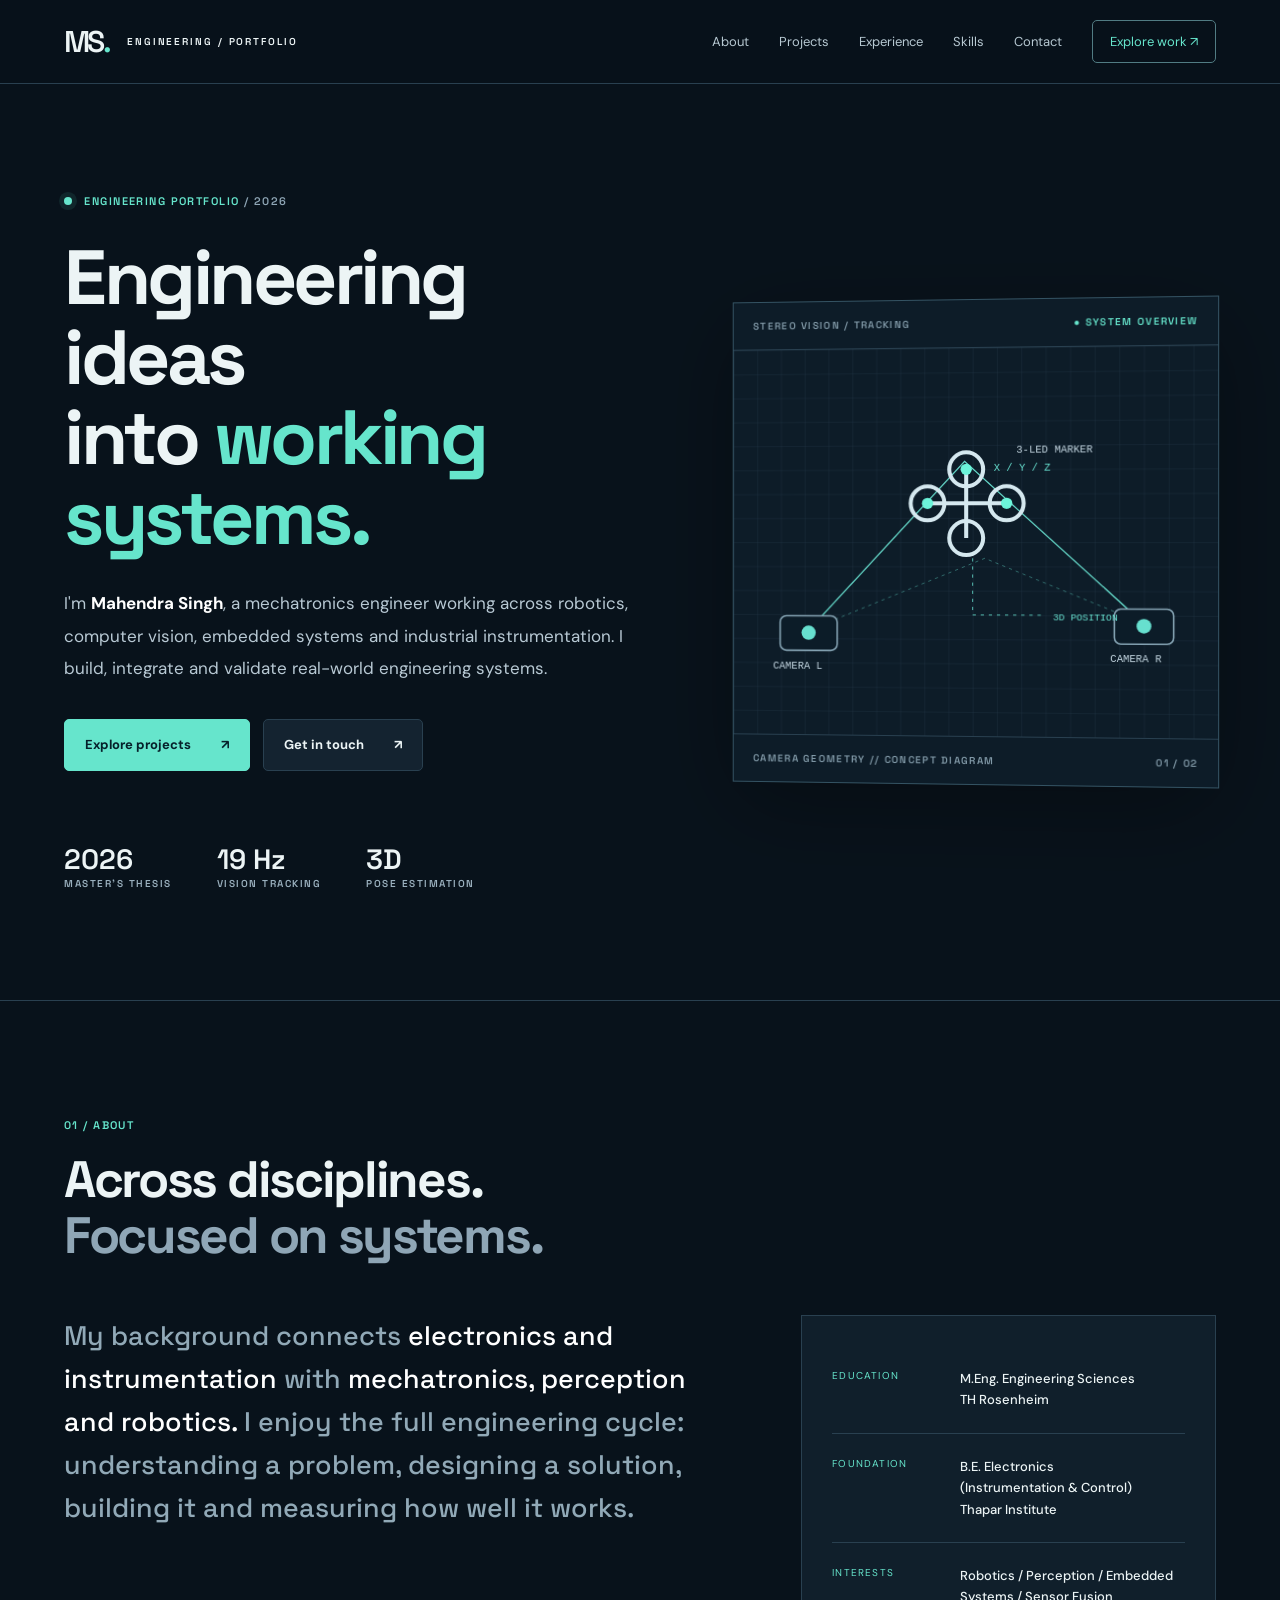
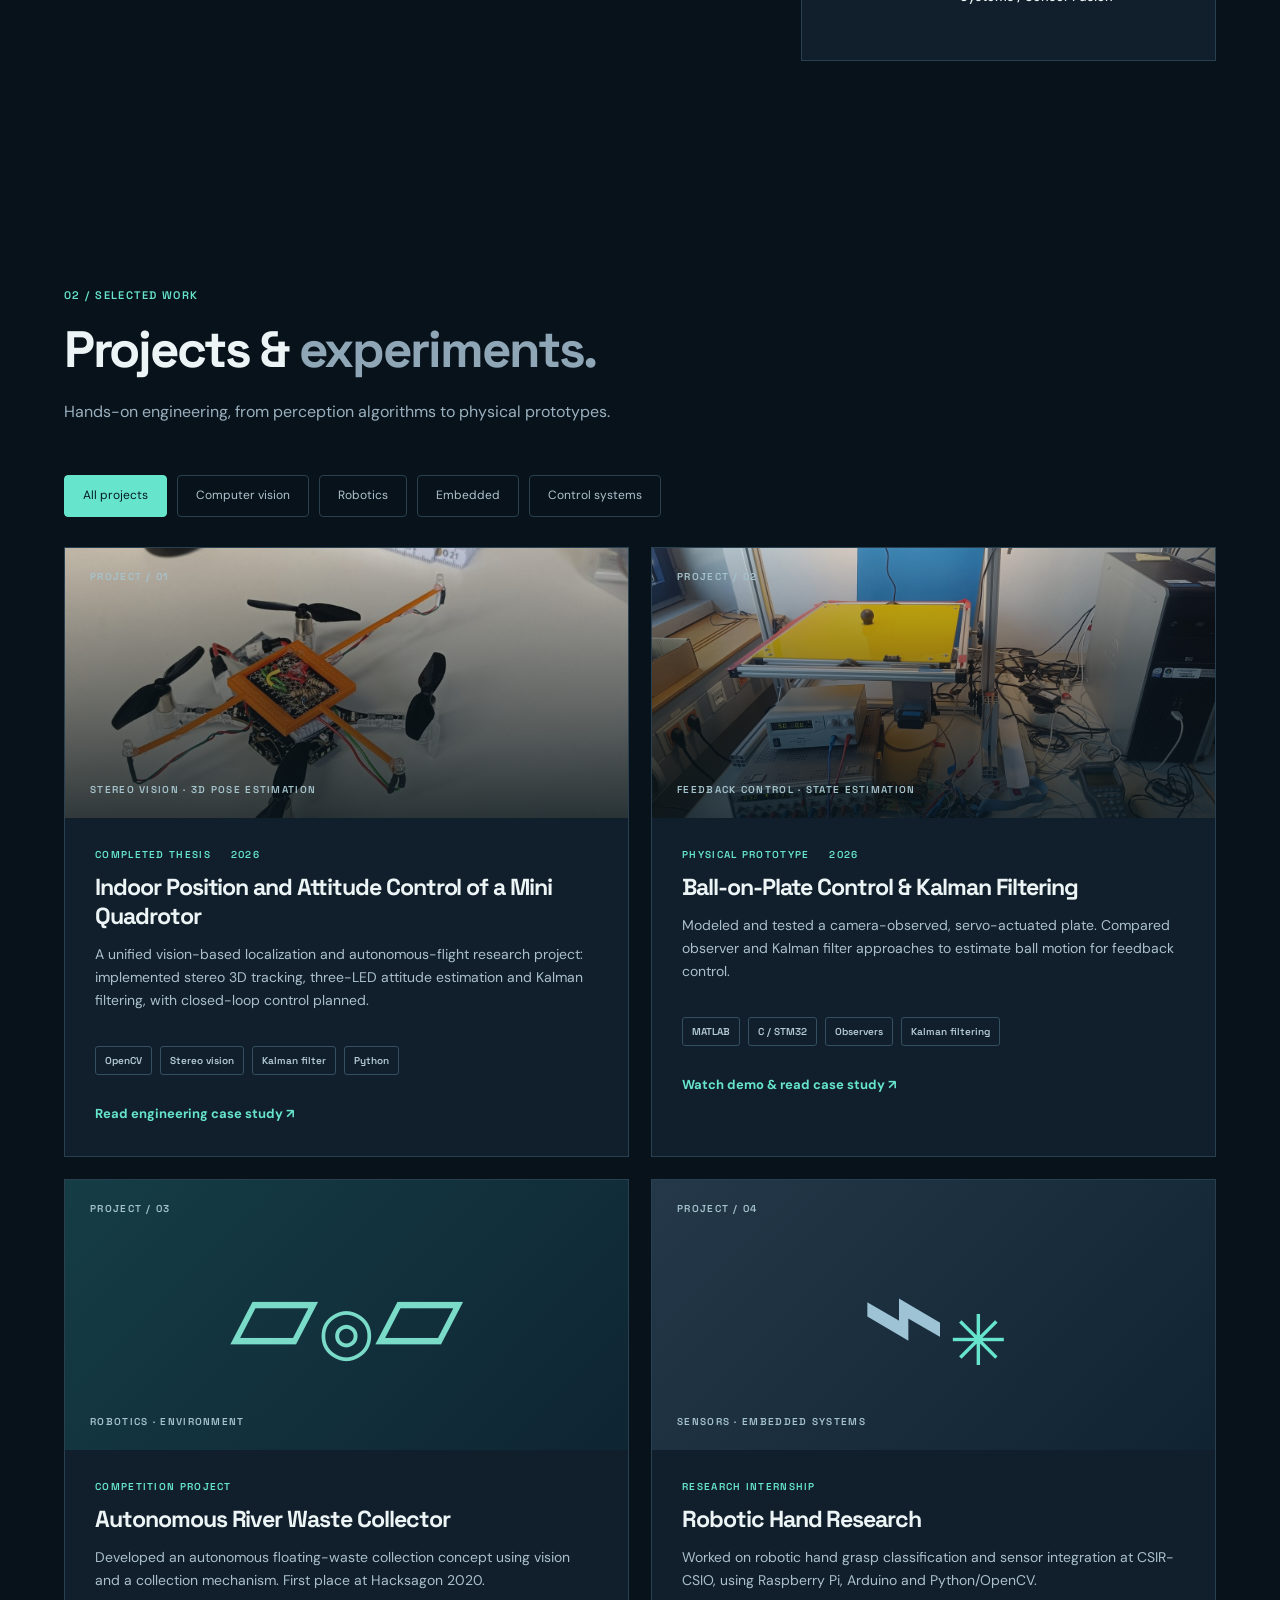
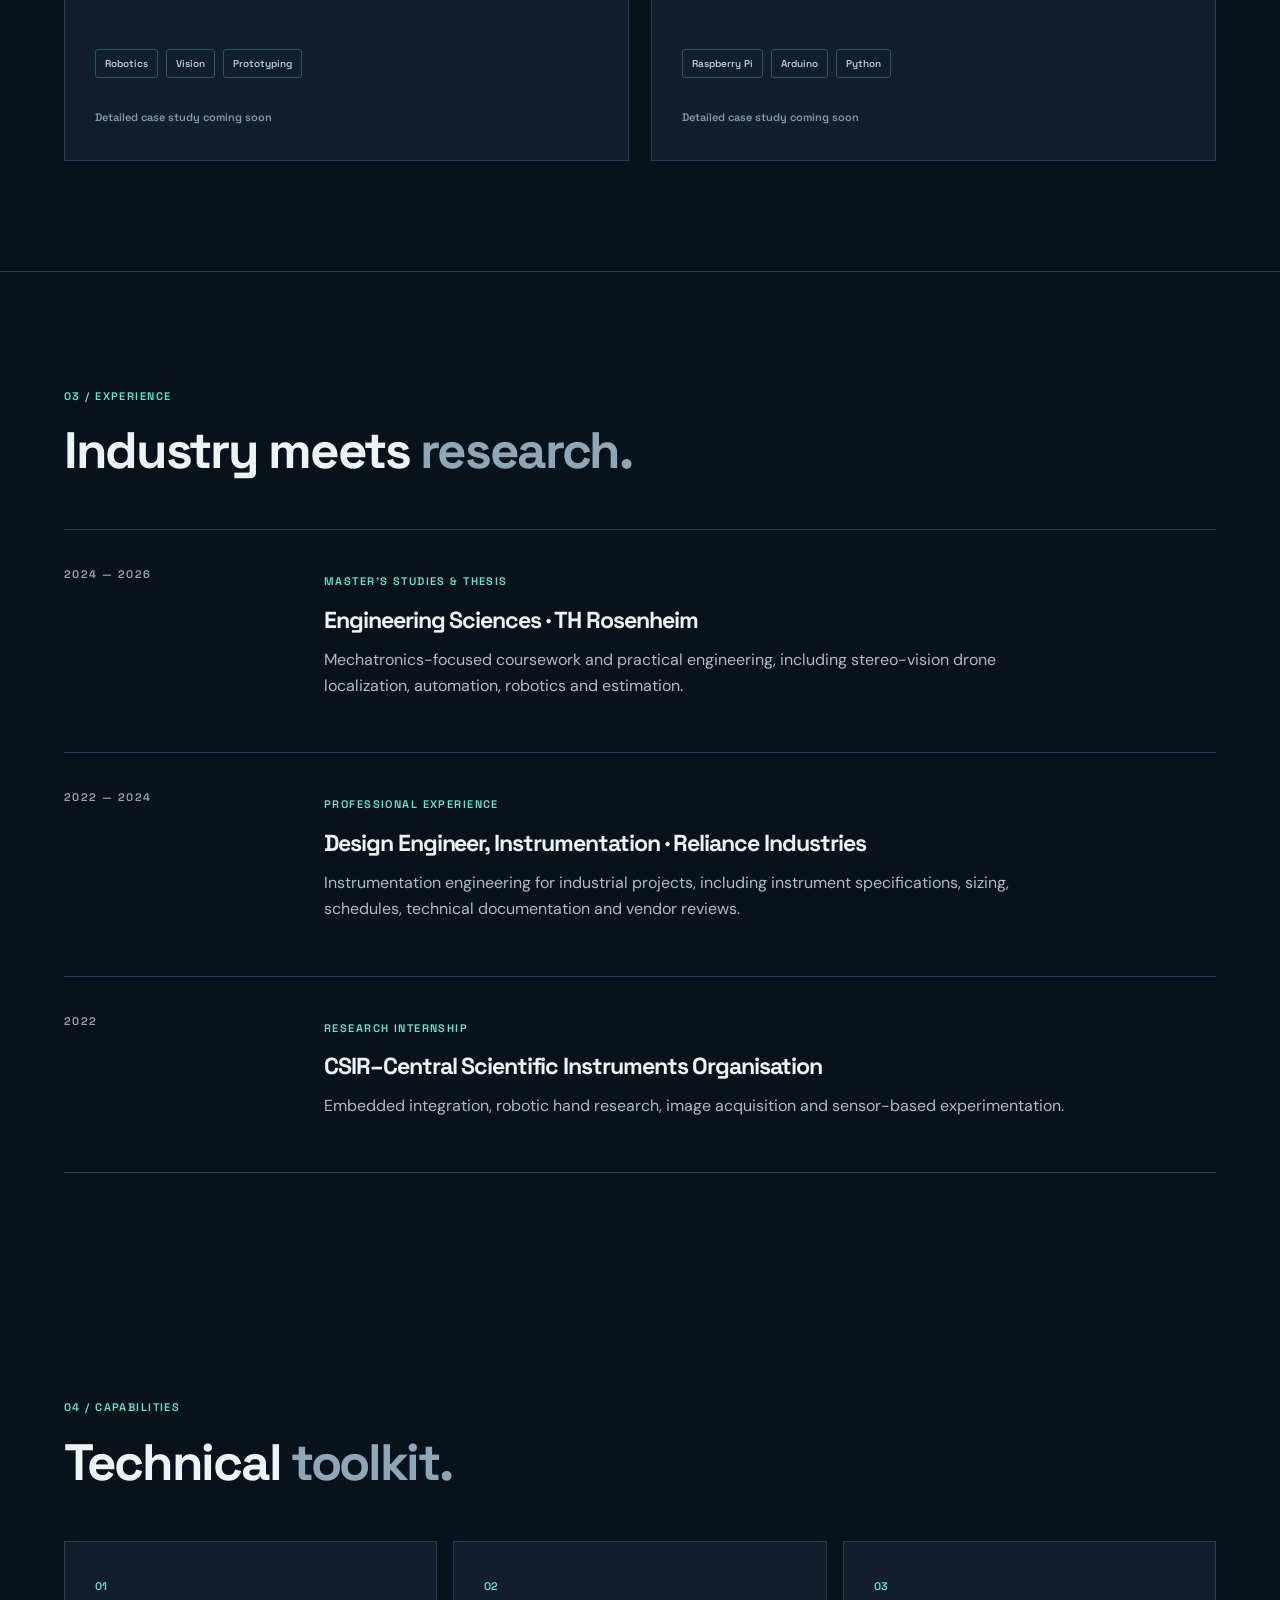
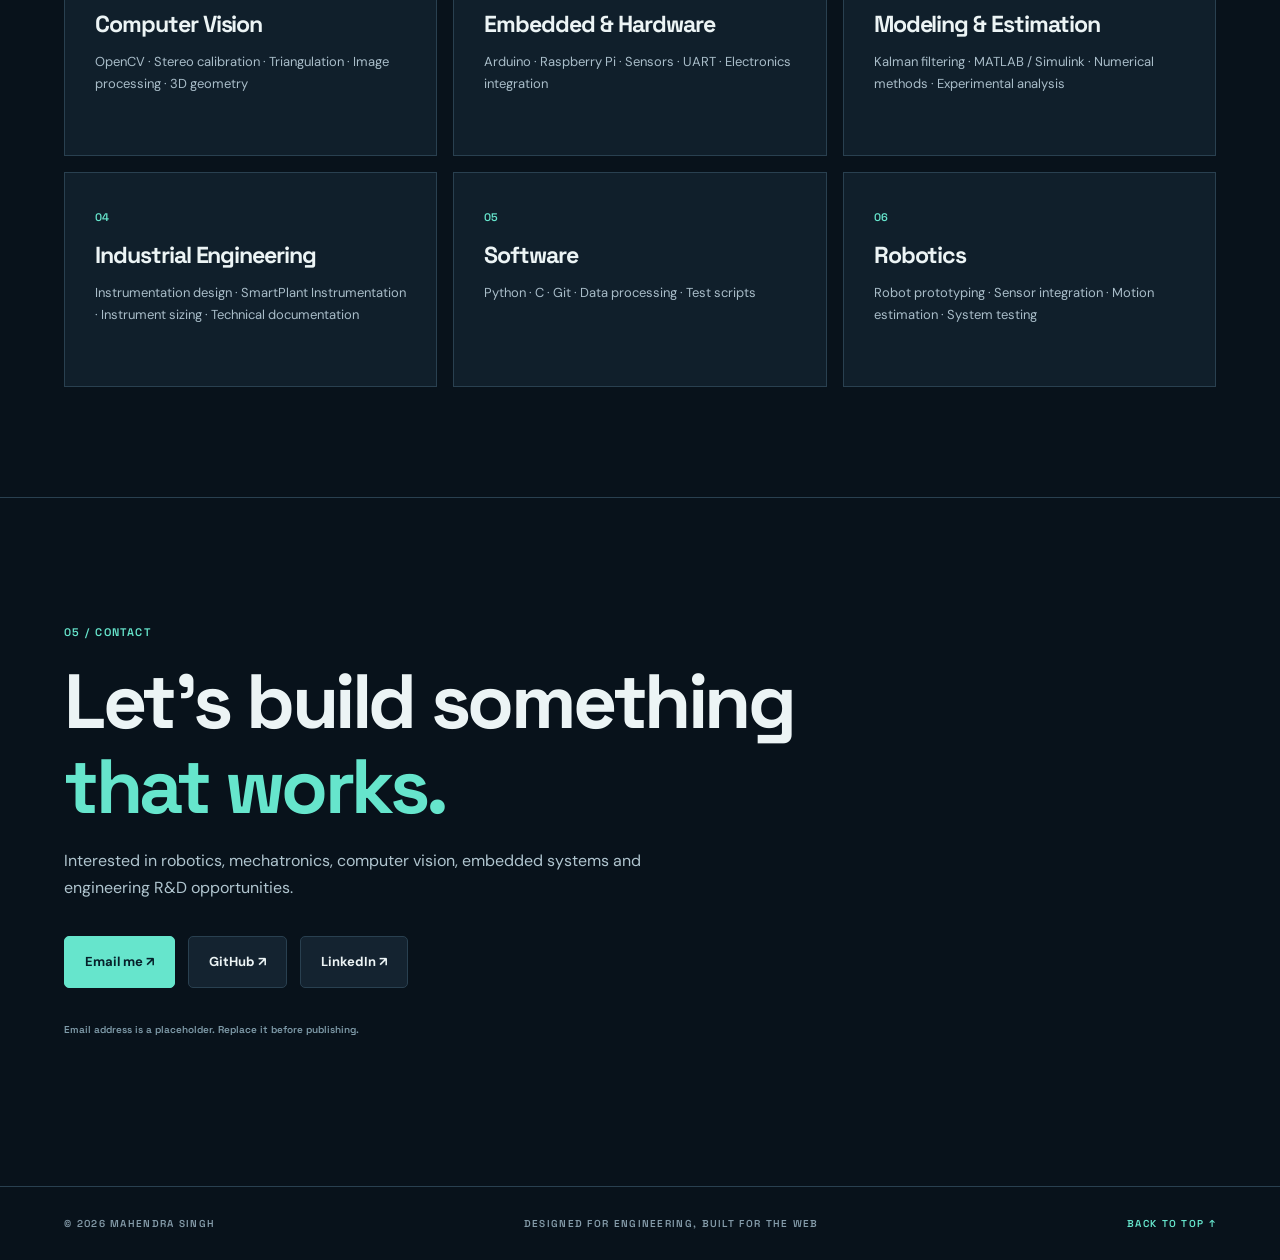
==== index.html @ 8d09dff0 "Add ball-on-plate project case study and demo" ====
<!doctype html>
<html lang="en"><head><meta charset="utf-8"><meta name="viewport" content="width=device-width, initial-scale=1">
<meta name="description" content="Engineering portfolio of Mahendra Singh: robotics, mechatronics, computer vision, embedded systems and industrial instrumentation.">
<title>Mahendra Singh | Engineering Portfolio</title><link rel="stylesheet" href="styles.css"></head>
<body>
<header class="topbar"><a class="brand" href="#home"><span class="brandmark">MS<span class="dot">.</span></span><span>ENGINEERING / PORTFOLIO</span></a><button class="menu" aria-label="Toggle navigation" aria-expanded="false">☰</button><nav id="nav"><a href="#about">About</a><a href="#projects">Projects</a><a href="#experience">Experience</a><a href="#skills">Skills</a><a href="#contact">Contact</a><a class="nav-cta" href="#projects">Explore work ↗</a></nav></header>
<main>
<section class="hero section" id="home"><div class="hero-content"><p class="eyebrow"><span class="pulse"></span> ENGINEERING PORTFOLIO <span class="muted">/ 2026</span></p><h1>Engineering ideas<br>into <em>working systems.</em></h1><p class="intro">I'm <strong>Mahendra Singh</strong>, a mechatronics engineer working across robotics, computer vision, embedded systems and industrial instrumentation. I build, integrate and validate real-world engineering systems.</p><div class="actions"><a class="btn primary" href="#projects">Explore projects <span>↗</span></a><a class="btn secondary" href="#contact">Get in touch <span>↗</span></a></div><div class="hero-stats"><div><strong>2026</strong><small>MASTER'S THESIS</small></div><div><strong>19 Hz</strong><small>VISION TRACKING</small></div><div><strong>3D</strong><small>POSE ESTIMATION</small></div></div></div><div class="hero-visual"><div class="visual-head"><span>STEREO VISION / TRACKING</span><span class="green">● SYSTEM OVERVIEW</span></div><svg viewBox="0 0 600 480" role="img" aria-label="Conceptual stereo-camera drone localization diagram"><defs><pattern id="grid" width="30" height="30" patternUnits="userSpaceOnUse"><path d="M30 0H0V30" fill="none" stroke="#24394a" stroke-width=".7"/></pattern><linearGradient id="beam" x1="0" x2="1"><stop stop-color="#55d5c5" stop-opacity=".23"/><stop offset="1" stop-color="#55d5c5" stop-opacity="0"/></linearGradient></defs><rect width="600" height="480" fill="url(#grid)"/><path d="M95 350L290 140L510 340" fill="none" stroke="#4c7186" stroke-dasharray="5 8"/><path d="M95 350L290 140L510 340" fill="none" stroke="#67e0cf" stroke-width="1.5"/><path d="M95 350L315 260L510 340" fill="none" stroke="#67e0cf" stroke-opacity=".5" stroke-dasharray="4 5"/><g stroke="#d5e8ef" stroke-width="5" fill="none"><path d="M244 192L342 192M292 150V235"/><circle cx="244" cy="192" r="21"/><circle cx="342" cy="192" r="21"/><circle cx="292" cy="150" r="21"/><circle cx="292" cy="235" r="21"/></g><g fill="#6cf5da"><circle cx="292" cy="150" r="7"/><circle cx="244" cy="192" r="7"/><circle cx="342" cy="192" r="7"/></g><g fill="#0c1c28" stroke="#83a1b1" stroke-width="2"><rect x="59" y="332" width="72" height="43" rx="8"/><rect x="474" y="322" width="72" height="43" rx="8"/></g><g fill="#67e0cf"><circle cx="95" cy="353" r="9"/><circle cx="510" cy="343" r="9"/></g><g font-family="monospace" font-size="13" fill="#c2d4df"><text x="50" y="398">CAMERA L</text><text x="469" y="387">CAMERA R</text><text x="354" y="130">3-LED MARKER</text><text x="326" y="152" fill="#67e0cf">X / Y / Z</text></g><path d="M300 260v70h90" fill="none" stroke="#67e0cf" stroke-dasharray="4 6"/><text x="399" y="336" font-family="monospace" font-size="12" fill="#67e0cf">3D POSITION</text></svg><div class="visual-foot"><span>CAMERA GEOMETRY // CONCEPT DIAGRAM</span><span>01 / 02</span></div></div></section>
<section class="section about" id="about"><div class="section-head"><span class="section-number">01 / ABOUT</span><h2>Across disciplines.<br><span class="dim">Focused on systems.</span></h2></div><div class="about-grid"><p class="large-copy">My background connects <span>electronics and instrumentation</span> with <span>mechatronics, perception and robotics.</span> I enjoy the full engineering cycle: understanding a problem, designing a solution, building it and measuring how well it works.</p><div class="info-card"><div class="info-line"><span>EDUCATION</span><strong>M.Eng. Engineering Sciences<br>TH Rosenheim</strong></div><div class="info-line"><span>FOUNDATION</span><strong>B.E. Electronics<br>(Instrumentation & Control)<br>Thapar Institute</strong></div><div class="info-line"><span>INTERESTS</span><strong>Robotics / Perception / Embedded Systems / Sensor Fusion</strong></div></div></div></section>
<section class="section projects" id="projects"><div class="section-head"><span class="section-number">02 / SELECTED WORK</span><h2>Projects &amp; <span class="dim">experiments.</span></h2><p>Hands-on engineering, from perception algorithms to physical prototypes.</p></div><div class="filters" role="group" aria-label="Project filters"><button class="filter active" data-filter="all" aria-pressed="true">All projects</button><button class="filter" data-filter="vision" aria-pressed="false">Computer vision</button><button class="filter" data-filter="robotics" aria-pressed="false">Robotics</button><button class="filter" data-filter="embedded" aria-pressed="false">Embedded</button><button class="filter" data-filter="control" aria-pressed="false">Control systems</button></div><div class="project-grid">
<article class="project-card featured" data-tags="vision robotics embedded"><div class="project-art art-drone project-photo" style="background-image:linear-gradient(180deg,#07141a22,#07141acc),url('assets/drone/three-led-marker-web.jpg')"><span class="art-index">PROJECT / 01</span><span class="art-label">STEREO VISION · 3D POSE ESTIMATION</span></div><div class="project-body"><div class="tags"><span>COMPLETED THESIS</span><span>2026</span></div><h3>Indoor Position and Attitude Control of a Mini Quadrotor</h3><p>A unified vision-based localization and autonomous-flight research project: implemented stereo 3D tracking, three-LED attitude estimation and Kalman filtering, with closed-loop control planned.</p><div class="chips"><span>OpenCV</span><span>Stereo vision</span><span>Kalman filter</span><span>Python</span></div><a class="text-link" href="drone-tracking.html">Read engineering case study ↗</a></div></article>

<article class="project-card" data-tags="vision robotics embedded control"><div class="project-art project-photo art-ball" style="background-image:linear-gradient(180deg,#07141a22,#07141acc),url('assets/ball-on-plate/plate-setup.jpg')"><span class="art-index">PROJECT / 02</span><span class="art-label">FEEDBACK CONTROL · STATE ESTIMATION</span></div><div class="project-body"><div class="tags"><span>PHYSICAL PROTOTYPE</span><span>2026</span></div><h3>Ball-on-Plate Control &amp; Kalman Filtering</h3><p>Modeled and tested a camera-observed, servo-actuated plate. Compared observer and Kalman filter approaches to estimate ball motion for feedback control.</p><div class="chips"><span>MATLAB</span><span>C / STM32</span><span>Observers</span><span>Kalman filtering</span></div><a class="text-link" href="ball-on-plate.html">Watch demo &amp; read case study ↗</a></div></article>
<article class="project-card" data-tags="robotics vision embedded"><div class="project-art art-waste"><span class="art-index">PROJECT / 03</span><div class="line-illustration">▱<span>◎</span>▱</div><span class="art-label">ROBOTICS · ENVIRONMENT</span></div><div class="project-body"><div class="tags"><span>COMPETITION PROJECT</span></div><h3>Autonomous River Waste Collector</h3><p>Developed an autonomous floating-waste collection concept using vision and a collection mechanism. First place at Hacksagon 2020.</p><div class="chips"><span>Robotics</span><span>Vision</span><span>Prototyping</span></div><span class="coming">Detailed case study coming soon</span></div></article>
<article class="project-card" data-tags="embedded robotics"><div class="project-art art-hand"><span class="art-index">PROJECT / 04</span><div class="hand-symbol">⌁<span>✳</span></div><span class="art-label">SENSORS · EMBEDDED SYSTEMS</span></div><div class="project-body"><div class="tags"><span>RESEARCH INTERNSHIP</span></div><h3>Robotic Hand Research</h3><p>Worked on robotic hand grasp classification and sensor integration at CSIR-CSIO, using Raspberry Pi, Arduino and Python/OpenCV.</p><div class="chips"><span>Raspberry Pi</span><span>Arduino</span><span>Python</span></div><span class="coming">Detailed case study coming soon</span></div></article>
</div></section>
<section class="section experience" id="experience"><div class="section-head"><span class="section-number">03 / EXPERIENCE</span><h2>Industry meets <span class="dim">research.</span></h2></div><div class="timeline"><div class="timeline-item"><div class="time">2024 — 2026</div><div><span class="eyebrow">MASTER'S STUDIES &amp; THESIS</span><h3>Engineering Sciences · TH Rosenheim</h3><p>Mechatronics-focused coursework and practical engineering, including stereo-vision drone localization, automation, robotics and estimation.</p></div></div><div class="timeline-item"><div class="time">2022 — 2024</div><div><span class="eyebrow">PROFESSIONAL EXPERIENCE</span><h3>Design Engineer, Instrumentation · Reliance Industries</h3><p>Instrumentation engineering for industrial projects, including instrument specifications, sizing, schedules, technical documentation and vendor reviews.</p></div></div><div class="timeline-item"><div class="time">2022</div><div><span class="eyebrow">RESEARCH INTERNSHIP</span><h3>CSIR–Central Scientific Instruments Organisation</h3><p>Embedded integration, robotic hand research, image acquisition and sensor-based experimentation.</p></div></div></div></section>
<section class="section skills" id="skills"><div class="section-head"><span class="section-number">04 / CAPABILITIES</span><h2>Technical <span class="dim">toolkit.</span></h2></div><div class="skills-grid"><div class="skill-box"><span>01</span><h3>Computer Vision</h3><p>OpenCV · Stereo calibration · Triangulation · Image processing · 3D geometry</p></div><div class="skill-box"><span>02</span><h3>Embedded &amp; Hardware</h3><p>Arduino · Raspberry Pi · Sensors · UART · Electronics integration</p></div><div class="skill-box"><span>03</span><h3>Modeling &amp; Estimation</h3><p>Kalman filtering · MATLAB / Simulink · Numerical methods · Experimental analysis</p></div><div class="skill-box"><span>04</span><h3>Industrial Engineering</h3><p>Instrumentation design · SmartPlant Instrumentation · Instrument sizing · Technical documentation</p></div><div class="skill-box"><span>05</span><h3>Software</h3><p>Python · C · Git · Data processing · Test scripts</p></div><div class="skill-box"><span>06</span><h3>Robotics</h3><p>Robot prototyping · Sensor integration · Motion estimation · System testing</p></div></div></section>
<section class="section contact" id="contact"><span class="section-number">05 / CONTACT</span><h2>Let's build something<br><em>that works.</em></h2><p>Interested in robotics, mechatronics, computer vision, embedded systems and engineering R&amp;D opportunities.</p><div class="actions"><a class="btn primary" href="mailto:YOUR_EMAIL@example.com?subject=Engineering%20Portfolio%20Inquiry">Email me ↗</a><a class="btn secondary" href="https://github.com/Mahendra7754" target="_blank" rel="noopener">GitHub ↗</a><a class="btn secondary" href="https://www.linkedin.com/in/mahendra-singh-7754s/" target="_blank" rel="noopener">LinkedIn ↗</a></div><p class="placeholder-note">Email address is a placeholder. Replace it before publishing.</p></section>
</main><footer><span>© <span id="year">2026</span> MAHENDRA SINGH</span><span>DESIGNED FOR ENGINEERING, BUILT FOR THE WEB</span><a href="#home">BACK TO TOP ↑</a></footer><script src="script.js"></script></body></html>
---- styles.css ----
@import url('https://fonts.googleapis.com/css2?family=DM+Sans:wght@400;500;600;700&family=Space+Grotesk:wght@400;500;600;700&display=swap');
:root{--bg:#08121b;--panel:#101f2b;--panel2:#132634;--line:#294050;--text:#ecf4f5;--muted:#9ab0be;--accent:#66e5cc}*{box-sizing:border-box}html{scroll-behavior:smooth}body{margin:0;background:var(--bg);color:var(--text);font-family:'DM Sans',sans-serif;line-height:1.65}a{color:inherit;text-decoration:none}button{font:inherit}h1,h2,h3,p{margin-top:0}h1,h2,h3,.brandmark{font-family:'Space Grotesk',sans-serif;letter-spacing:-.045em}h1{font-size:clamp(3.2rem,6vw,6.5rem);line-height:1.04;margin:30px 0}h2{font-size:clamp(2.4rem,4vw,4.5rem);line-height:1.1;margin:15px 0 20px}h3{font-size:1.45rem;line-height:1.25;margin:12px 0}em{font-style:normal;color:var(--accent)}.dim,.muted{color:#8fa6b6}.topbar{height:84px;display:flex;align-items:center;justify-content:space-between;padding:0 max(5%,calc((100vw - 1450px)/2));border-bottom:1px solid var(--line);position:sticky;top:0;z-index:10;background:#08121beF;backdrop-filter:blur(15px)}.brand{display:flex;align-items:center;gap:18px;font:600 10px 'Space Grotesk',sans-serif;letter-spacing:.19em}.brandmark{font-size:30px;letter-spacing:-.09em}.dot{color:var(--accent)}nav{display:flex;gap:30px;align-items:center;font-size:13px;color:#b7c9d2}nav a:hover,.text-link:hover{color:var(--accent)}.nav-cta{border:1px solid #517c83;padding:10px 17px;border-radius:5px;color:var(--accent)}.menu{display:none;background:none;border:0;color:white;font-size:26px}.section{max-width:1450px;margin:auto;padding:110px 5%}.hero{min-height:720px;display:grid;grid-template-columns:1.1fr .9fr;align-items:center;gap:6%}.eyebrow,.section-number,.art-index,.art-label,.visual-head,.visual-foot,.tags,.time,.chips,.coming,.placeholder-note{font:600 11px 'Space Grotesk',sans-serif;letter-spacing:.13em}.eyebrow,.section-number{color:var(--accent)}.pulse{display:inline-block;width:8px;height:8px;background:var(--accent);border-radius:50%;margin-right:8px;box-shadow:0 0 0 5px #66e5cc18}.intro{max-width:590px;color:#b8c9d4;font-size:17px;line-height:1.9}.intro strong{color:white}.actions{display:flex;gap:13px;flex-wrap:wrap;margin:35px 0}.btn{display:inline-flex;align-items:center;justify-content:space-between;gap:30px;border:1px solid var(--line);padding:14px 20px;border-radius:5px;font-weight:700;font-size:13px;transition:transform .2s}.btn:hover{transform:translateY(-3px)}.primary{background:var(--accent);color:#06202a;border-color:var(--accent)}.secondary{background:#142330}.hero-stats{display:flex;gap:45px;margin-top:70px}.hero-stats div{display:flex;flex-direction:column}.hero-stats strong{font:600 28px 'Space Grotesk',sans-serif}.hero-stats small{font:600 10px 'Space Grotesk',sans-serif;letter-spacing:.15em;color:var(--muted)}.hero-visual{border:1px solid #345363;background:#0d1c28;box-shadow:0 24px 90px #0005;transform:perspective(900px) rotateY(-3deg)}.hero-visual svg{width:100%;display:block}.visual-head,.visual-foot{display:flex;justify-content:space-between;padding:17px 20px;color:#829aa8;font-size:10px}.visual-head{border-bottom:1px solid var(--line)}.visual-foot{border-top:1px solid var(--line)}.green{color:var(--accent)}.section-head{margin-bottom:50px}.section-head>p{color:var(--muted);max-width:580px}.about,.experience,.contact{border-top:1px solid var(--line)}.about-grid{display:grid;grid-template-columns:1.2fr .8fr;gap:10%}.large-copy{font:500 clamp(1.4rem,2.1vw,2.15rem)/1.6 'Space Grotesk',sans-serif;color:#91a9b7}.large-copy span{color:white}.info-card{border:1px solid var(--line);padding:30px;background:var(--panel)}.info-line{display:grid;grid-template-columns:110px 1fr;gap:18px;padding:22px 0;border-bottom:1px solid var(--line)}.info-line:last-child{border:0}.info-line>span{font-size:10px;letter-spacing:.12em;color:var(--accent)}.info-line strong{font-size:13px;font-weight:500}.filters{display:flex;gap:10px;flex-wrap:wrap;margin-bottom:30px}.filter{background:none;color:#b0c3cd;border:1px solid var(--line);padding:10px 18px;border-radius:4px;cursor:pointer;font-size:12px}.filter.active,.filter:hover{color:#061b23;background:var(--accent);border-color:var(--accent)}.project-grid{display:grid;grid-template-columns:1fr 1fr;gap:22px}.project-card{border:1px solid var(--line);background:var(--panel);overflow:hidden}.project-card[hidden]{display:none}.project-art{height:270px;position:relative;overflow:hidden;display:flex;align-items:center;justify-content:center}.art-index,.art-label{position:absolute;color:#a5c3cc;font-size:10px}.art-index{top:22px;left:25px}.art-label{bottom:22px;left:25px}.art-drone{background:radial-gradient(ellipse at center,#1a5557,#102b39 50%,#0b202d)}.art-future{background:radial-gradient(circle at 60% 50%,#234657,#122736 60%,#0d202d)}.art-waste{background:linear-gradient(135deg,#153d46,#0e2532)}.art-hand{background:linear-gradient(135deg,#243849,#102332)}.radar{width:200px;height:200px;position:relative;display:grid;place-items:center}.radar-ring{position:absolute;border:1px solid #64d7ca70;border-radius:50%}.ring1{width:100px;height:100px}.ring2{width:155px;height:155px}.ring3{width:205px;height:205px}.drone-glyph{font-size:100px;line-height:1;color:#d1eee8;transform:rotate(45deg)}.radar-point{width:9px;height:9px;background:var(--accent);position:absolute;border-radius:50%;box-shadow:0 0 16px var(--accent)}.radar-point.a{top:30px;left:40px}.radar-point.b{bottom:40px;right:23px}.radar-point.c{top:40px;right:45px}.future-symbol{font-size:160px;line-height:1;color:#75dfcc;font-family:'Space Grotesk',sans-serif}.future-symbol small{display:block;font-size:15px;letter-spacing:.5em;text-align:center}.line-illustration{font-size:115px;color:#7adbc8}.line-illustration span{font-size:65px}.hand-symbol{font-size:150px;color:#9dc3d4}.hand-symbol span{color:var(--accent);font-size:70px}.project-body{padding:30px}.tags{display:flex;gap:20px;color:var(--accent);font-size:10px}.project-body p{color:#abc0cc;min-height:78px;font-size:14px}.chips{display:flex;gap:8px;flex-wrap:wrap;margin:25px 0}.chips span{padding:7px 9px;border:1px solid #345060;border-radius:3px;color:#b4cbd5;font-size:10px;letter-spacing:0}.text-link{font-size:13px;color:var(--accent);font-weight:700}.coming{color:#819aa9;letter-spacing:0}.timeline{border-top:1px solid var(--line)}.timeline-item{display:grid;grid-template-columns:230px 1fr;gap:30px;padding:37px 0;border-bottom:1px solid var(--line)}.time{color:#91aab9}.timeline-item p{color:#a8bdc9;max-width:740px}.skills-grid{display:grid;grid-template-columns:repeat(3,1fr);gap:16px}.skill-box{border:1px solid var(--line);background:var(--panel);padding:30px;min-height:215px}.skill-box>span{color:var(--accent);font:600 11px 'Space Grotesk',sans-serif}.skill-box p{font-size:13px;color:#a9bdc9}.contact{padding-top:120px;padding-bottom:140px}.contact h2{font-size:clamp(3rem,6vw,6rem)}.contact>p{color:#b0c5cf;max-width:600px}.placeholder-note{font-size:10px;color:#7f9ba9!important;letter-spacing:0}footer{border-top:1px solid var(--line);padding:30px 5%;display:flex;justify-content:space-between;gap:20px;font:600 10px 'Space Grotesk',sans-serif;letter-spacing:.13em;color:#849ba9}footer a{color:var(--accent)}.case-hero{padding-top:100px;padding-bottom:60px}.case-hero h1{max-width:1000px}.case-intro{font-size:20px;color:#b8ccd4;max-width:850px}.case-meta{display:flex;flex-wrap:wrap;gap:15px;margin:35px 0}.case-meta span{border:1px solid var(--line);padding:9px 14px;font-size:11px;color:#bdd1d8}.case-content{max-width:1040px;margin:auto;padding:20px 5% 120px}.case-content h2{font-size:clamp(1.8rem,3vw,3rem);margin-top:75px}.case-content p,.case-content li{color:#b4c6d0}.case-content ul{padding-left:22px}.metric-grid{display:grid;grid-template-columns:repeat(4,1fr);gap:12px}.metric{padding:22px;background:var(--panel);border:1px solid var(--line)}.metric strong{display:block;font:600 30px 'Space Grotesk',sans-serif;color:var(--accent)}.metric small{color:#a5bac5}.pipeline{display:flex;align-items:stretch;flex-wrap:wrap;gap:8px;margin:30px 0}.pipe{padding:18px 14px;background:#14303a;border:1px solid #365b63;flex:1;min-width:140px;text-align:center;font-size:12px;font-weight:700}.arrow{display:flex;align-items:center;color:var(--accent)}.note{border-left:3px solid var(--accent);background:#102630;padding:20px 25px;margin:28px 0;color:#b7cbd3}.back{color:var(--accent);font-size:13px;font-weight:700}
@media(max-width:1050px){.hero{grid-template-columns:1fr;gap:40px}.hero-visual{max-width:650px;transform:none}.skills-grid{grid-template-columns:repeat(2,1fr)}}@media(max-width:720px){.topbar{height:70px}.brand{font-size:8px}.menu{display:block}nav{display:none;position:absolute;top:70px;left:0;right:0;padding:20px 5%;background:#0c1c28;border-bottom:1px solid var(--line);flex-direction:column;align-items:flex-start}nav.open{display:flex}.section{padding:75px 6%}.hero{min-height:0}.hero-stats{gap:20px;margin-top:35px}.hero-stats strong{font-size:21px}.project-grid,.about-grid,.skills-grid{grid-template-columns:1fr}.timeline-item{grid-template-columns:1fr;gap:8px}.info-line{grid-template-columns:90px 1fr}.metric-grid{grid-template-columns:repeat(2,1fr)}footer{flex-direction:column}.case-content{padding:20px 6% 90px}.arrow{display:none}}
@media(prefers-reduced-motion:reduce){html{scroll-behavior:auto}.btn{transition:none}}
.art-ball{background-position:center 38%}.ball-case .setup-figure img{background:#162632}
/* Engineering case study v3 */
.project-photo{background-size:cover;background-position:center}.case-hero-v3 h1{font-size:clamp(2.6rem,5.1vw,5.5rem);max-width:1200px}.case-hero-v3 .case-intro{max-width:920px}.case-hero-media{position:relative;border:1px solid var(--line);background:#111e26;overflow:hidden;max-width:1150px}.case-hero-media>img{display:block;width:100%;max-height:620px;object-fit:contain;background:#1a2329}.case-hero-caption{display:flex;justify-content:space-between;gap:20px;flex-wrap:wrap;padding:15px 22px;color:#b8c9d4;font-size:12px}.case-hero-caption strong{color:var(--text)}.case-metrics{margin:20px 0}.jump-links{display:flex;gap:25px;flex-wrap:wrap;margin-top:30px}.jump-links a{color:var(--accent);font-size:13px;font-weight:700}.case-content-v3{max-width:1200px}.case-content-v3 section{scroll-margin-top:110px;margin:65px 0 100px}.case-content-v3 section>.eyebrow{margin-bottom:10px}.case-content-v3 h2{margin:0 0 25px}.case-content-v3 p{max-width:950px}.demo-grid,.hardware-grid,.results-grid,.insight-grid{display:grid;grid-template-columns:repeat(2,minmax(0,1fr));gap:22px}.media-panel,.figure-card,.insight-grid article{background:var(--panel);border:1px solid var(--line);overflow:hidden;margin:0}.video-frame{background:#02070a}.video-frame video{width:100%;display:block;aspect-ratio:16/9;object-fit:contain}.media-copy{padding:22px}.media-copy p{font-size:14px;margin-bottom:0}.mini-tag{font:600 10px 'Space Grotesk',sans-serif;color:var(--accent);letter-spacing:.13em}.media-footnote{font-size:12px;color:#90a9b5!important;margin-top:14px}.figure-card img{display:block;width:100%;height:auto}.hardware-grid .figure-card img{height:380px;object-fit:contain;background:#e4e4e4}.figure-card figcaption{padding:18px 22px;color:#a8c0ca;font-size:13px}.figure-card figcaption strong{display:block;color:var(--text);margin-bottom:6px}.figure-card figcaption span{display:block}.zoom-media{display:block;width:100%;padding:0;border:0;background:transparent;cursor:zoom-in}.zoom-media:focus-visible{outline:3px solid var(--accent);outline-offset:-3px}.full-figure{margin:24px 0}.full-figure img{max-height:750px;object-fit:contain;background:white}.featured-figure img{max-height:690px}.case-pipeline .pipe{min-width:145px;flex-basis:20%}.tech-detail{border:1px solid var(--line);background:#0e202b;margin:15px 0;padding:17px 22px}.tech-detail summary{color:#d8edf0;cursor:pointer;font-weight:700}.tech-detail p{margin:15px 0 0}.tech-detail figure{margin:18px 0}.result-stats{display:grid;grid-template-columns:repeat(3,1fr);gap:12px;margin:24px 0}.result-stats>div{border:1px solid var(--line);background:var(--panel);padding:22px}.result-stats span,.result-stats small{display:block;color:#99b5c1;font-size:11px}.result-stats strong{display:block;color:var(--accent);font:600 29px 'Space Grotesk',sans-serif;margin:9px 0}.insight-grid article{padding:23px}.insight-grid article p{font-size:14px;margin:0}.roadmap{border-top:1px solid var(--line)}.roadmap>div{display:flex;align-items:center;gap:25px;padding:19px 0;border-bottom:1px solid var(--line)}.roadmap strong{font-size:15px}.status{font:700 10px 'Space Grotesk',sans-serif;letter-spacing:.08em;min-width:110px}.status.done{color:var(--accent)}.status.future{color:#c3a9ff}.case-end{margin-top:60px}.image-lightbox{max-width:min(95vw,1450px);max-height:94vh;background:#08121b;color:white;border:1px solid #426273;padding:20px;box-shadow:0 20px 100px #000a}.image-lightbox::backdrop{background:#000c}.image-lightbox img{display:block;max-width:100%;max-height:78vh;margin:auto;object-fit:contain}.image-lightbox p{font-size:13px;color:#b3c8d2;text-align:center;margin:12px 0 0}.lightbox-close{display:block;margin:0 0 12px auto;background:#19303c;color:white;border:1px solid #43606e;border-radius:4px;padding:5px 12px;cursor:pointer}@media(max-width:760px){.demo-grid,.hardware-grid,.results-grid,.insight-grid{grid-template-columns:1fr}.hardware-grid .figure-card img{height:auto;max-height:520px}.result-stats{grid-template-columns:1fr}.case-hero-v3 h1{font-size:clamp(2.3rem,9vw,3.8rem)}.case-hero-caption{display:block}.roadmap>div{gap:12px}.status{min-width:90px}.case-content-v3 section{margin:45px 0 70px}}
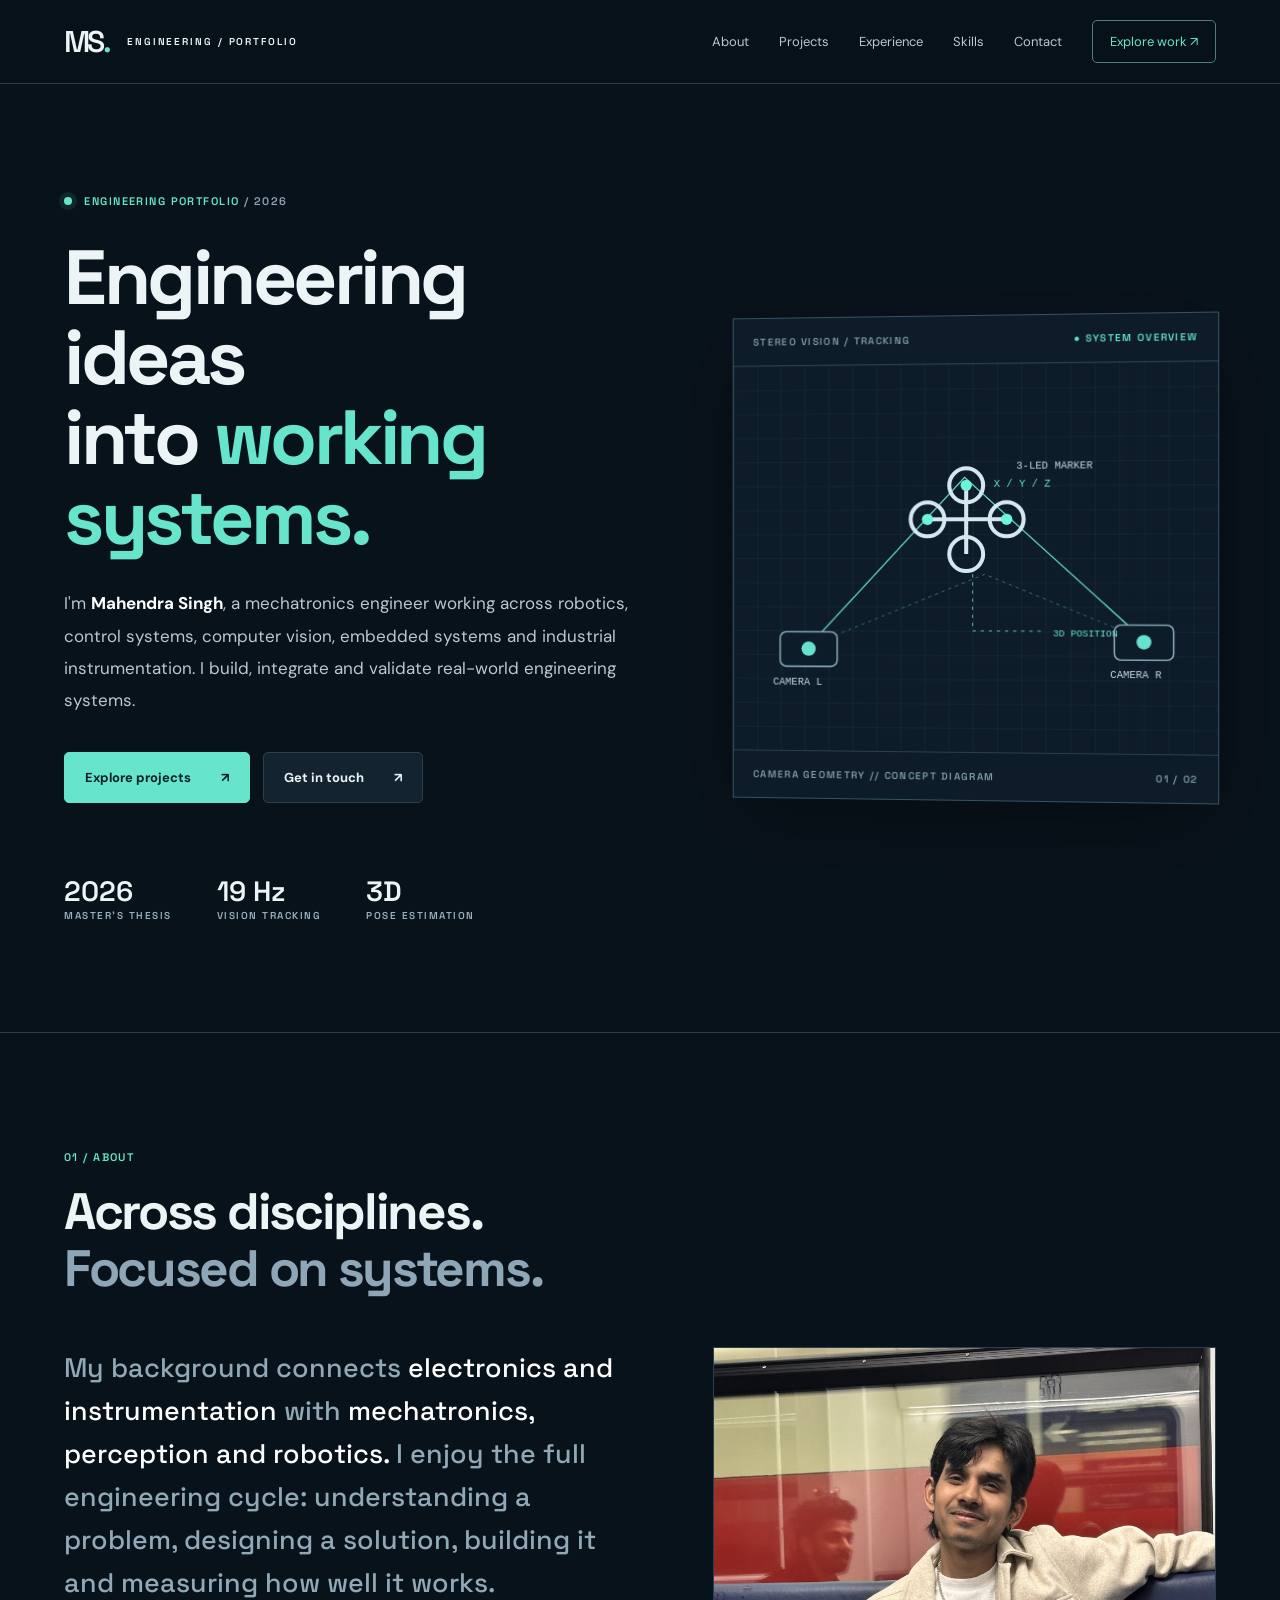
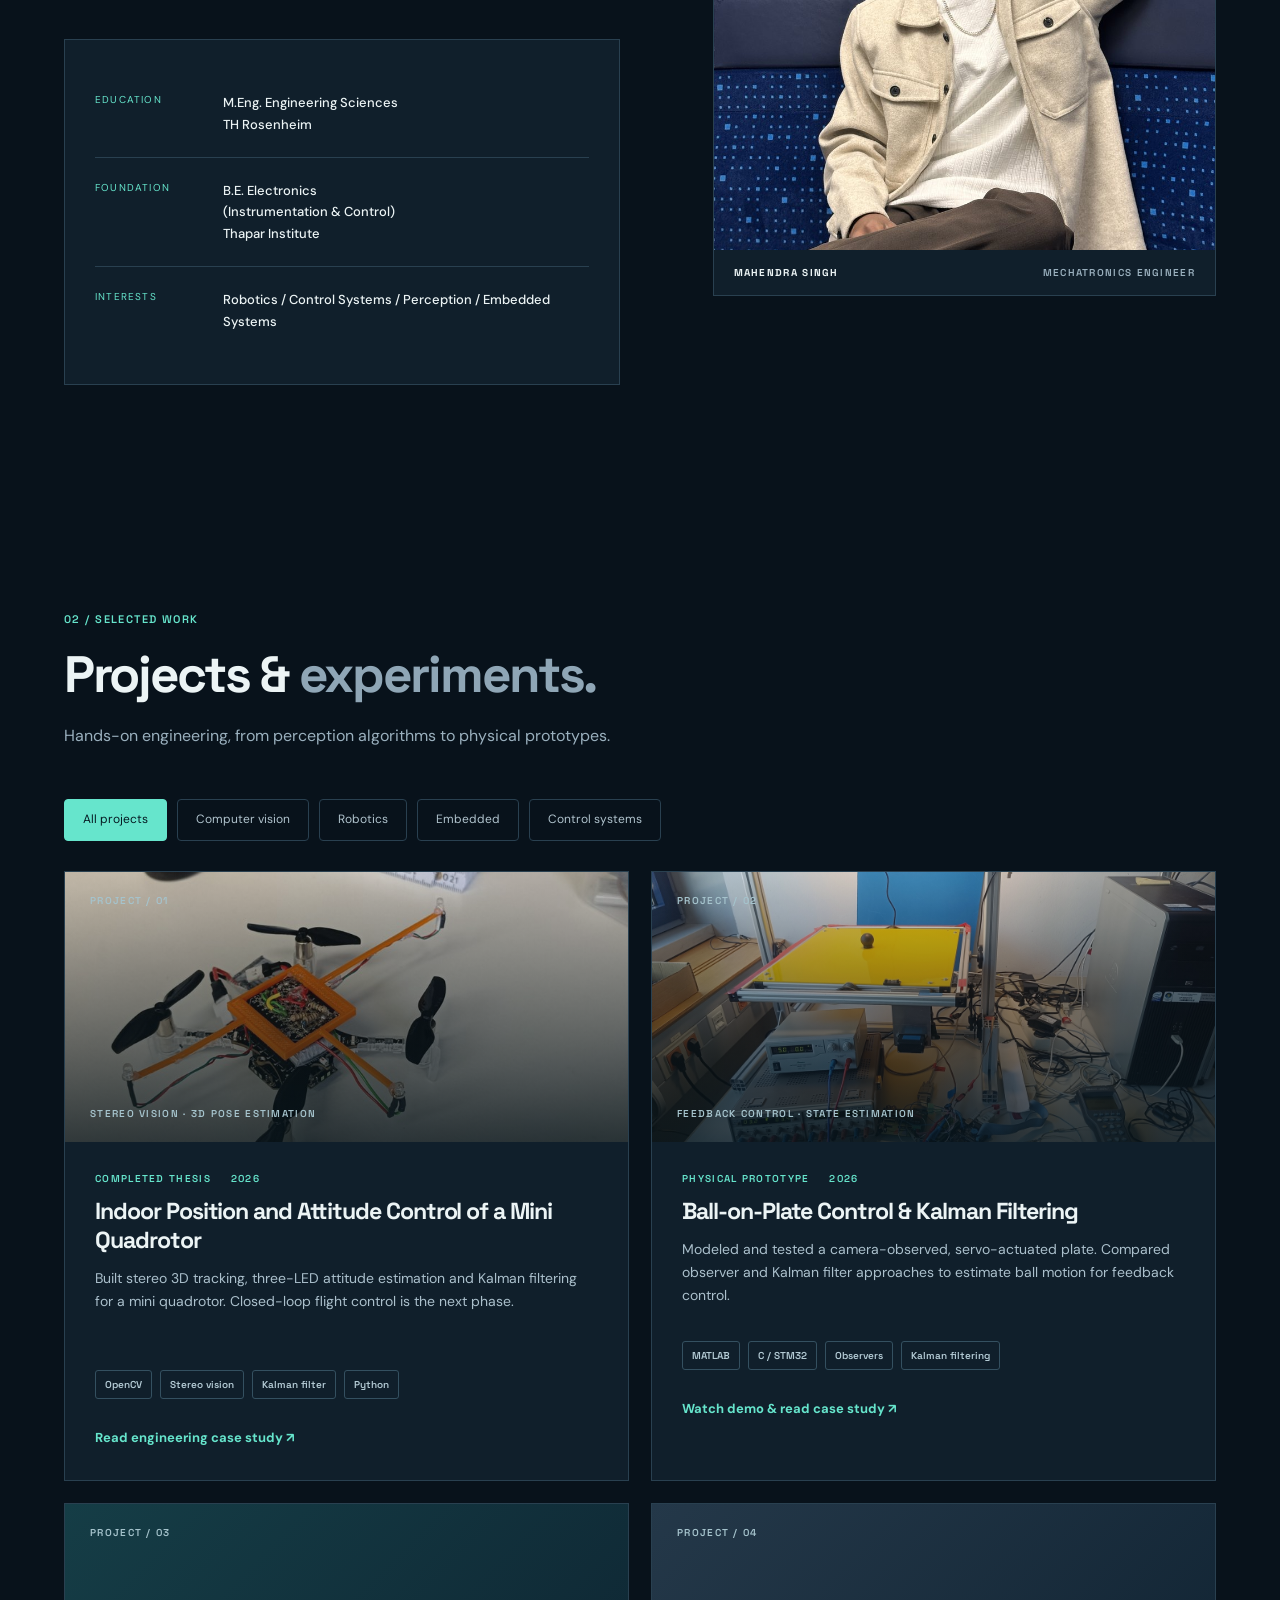
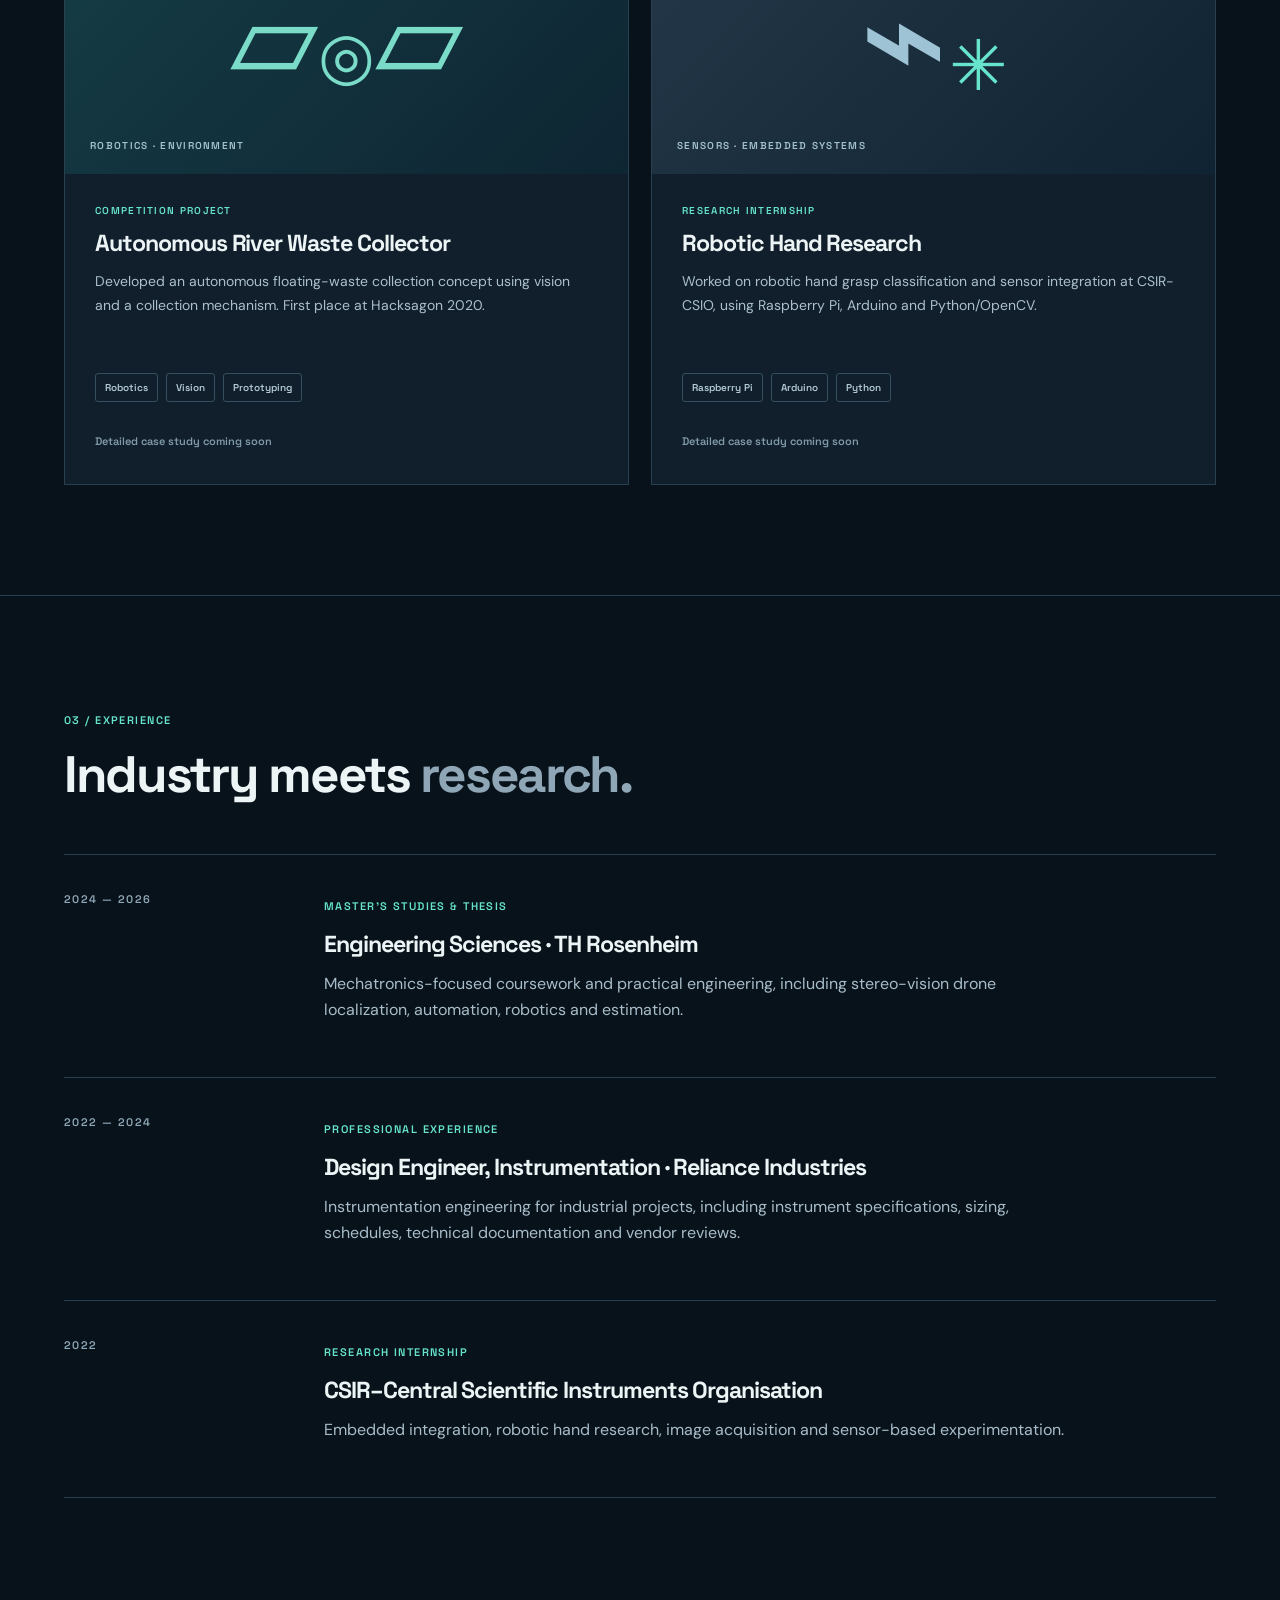
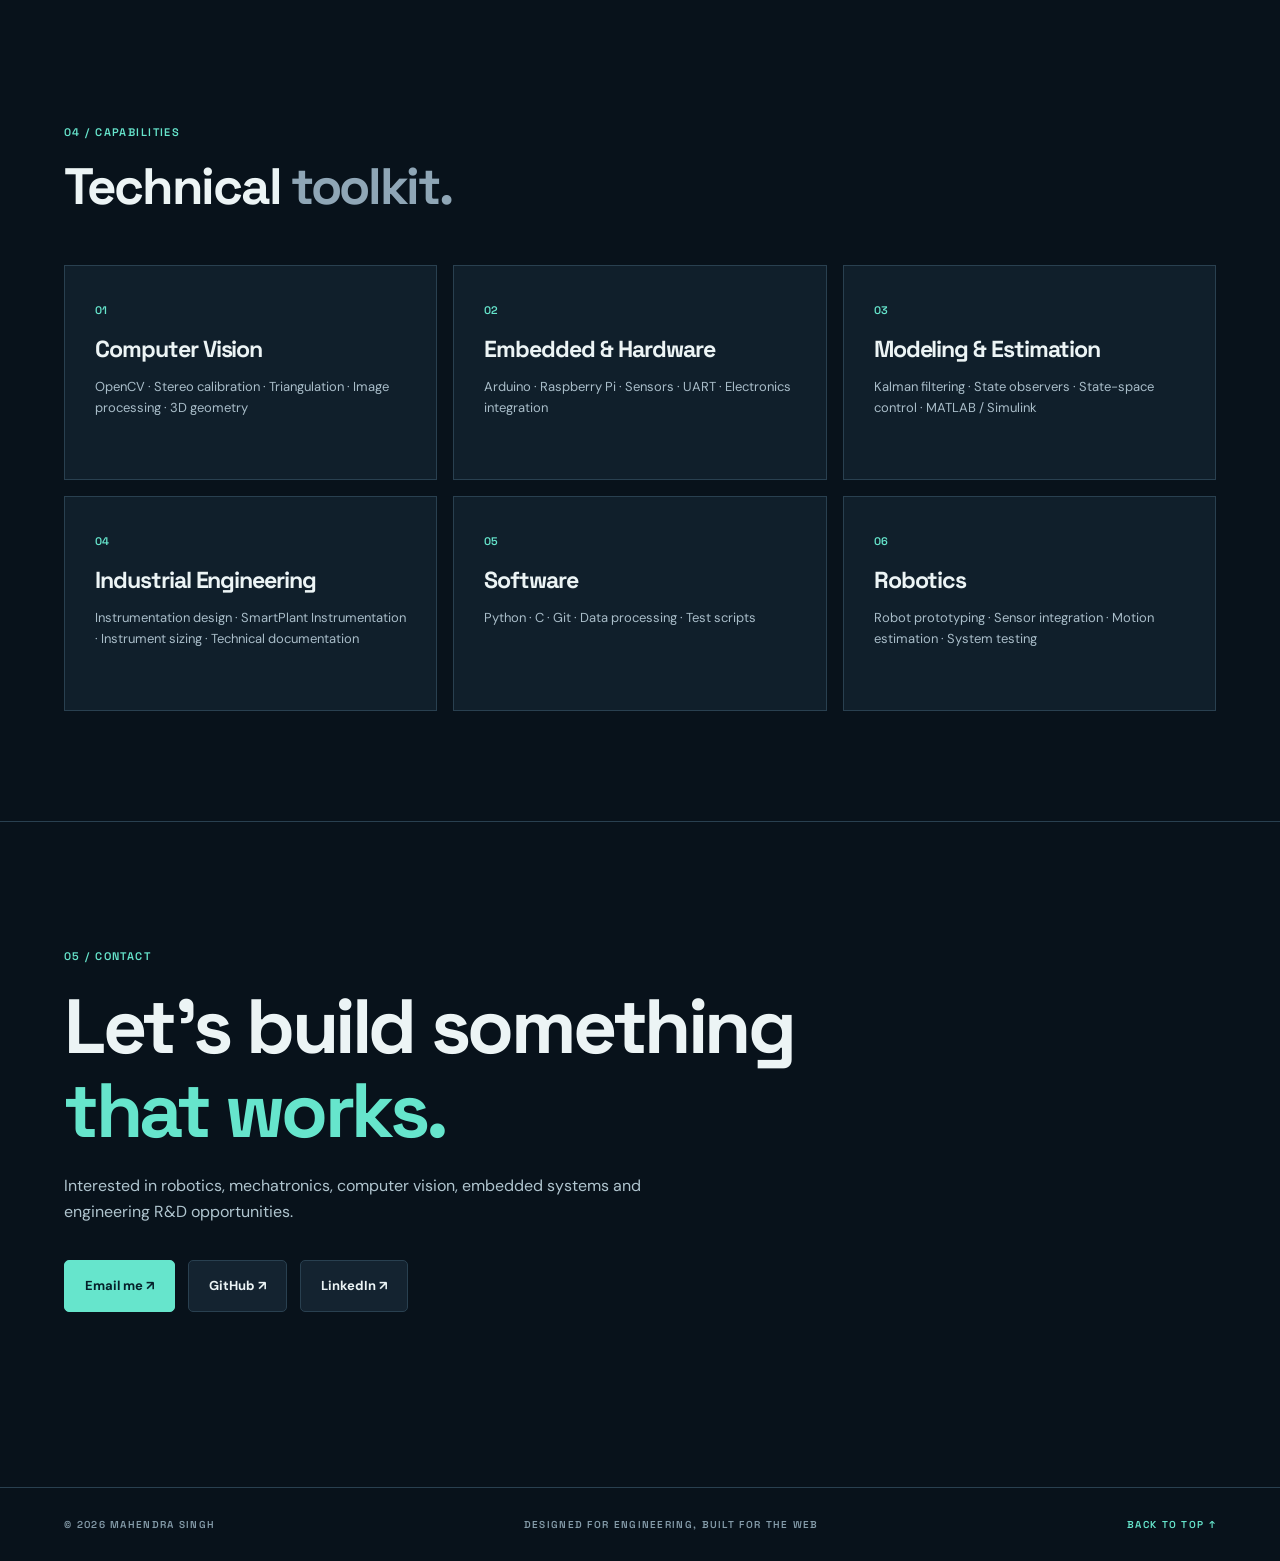
==== commit c13724be: "Polish portfolio profile, contact and video playback" ====
--- a/index.html
+++ b/index.html
@@ -1,20 +1,20 @@
 <!doctype html>
 <html lang="en"><head><meta charset="utf-8"><meta name="viewport" content="width=device-width, initial-scale=1">
-<meta name="description" content="Engineering portfolio of Mahendra Singh: robotics, mechatronics, computer vision, embedded systems and industrial instrumentation.">
+<meta name="description" content="Engineering portfolio of Mahendra Singh: robotics, control systems, computer vision, embedded systems and industrial instrumentation.">
 <title>Mahendra Singh | Engineering Portfolio</title><link rel="stylesheet" href="styles.css"></head>
 <body>
 <header class="topbar"><a class="brand" href="#home"><span class="brandmark">MS<span class="dot">.</span></span><span>ENGINEERING / PORTFOLIO</span></a><button class="menu" aria-label="Toggle navigation" aria-expanded="false">☰</button><nav id="nav"><a href="#about">About</a><a href="#projects">Projects</a><a href="#experience">Experience</a><a href="#skills">Skills</a><a href="#contact">Contact</a><a class="nav-cta" href="#projects">Explore work ↗</a></nav></header>
 <main>
-<section class="hero section" id="home"><div class="hero-content"><p class="eyebrow"><span class="pulse"></span> ENGINEERING PORTFOLIO <span class="muted">/ 2026</span></p><h1>Engineering ideas<br>into <em>working systems.</em></h1><p class="intro">I'm <strong>Mahendra Singh</strong>, a mechatronics engineer working across robotics, computer vision, embedded systems and industrial instrumentation. I build, integrate and validate real-world engineering systems.</p><div class="actions"><a class="btn primary" href="#projects">Explore projects <span>↗</span></a><a class="btn secondary" href="#contact">Get in touch <span>↗</span></a></div><div class="hero-stats"><div><strong>2026</strong><small>MASTER'S THESIS</small></div><div><strong>19 Hz</strong><small>VISION TRACKING</small></div><div><strong>3D</strong><small>POSE ESTIMATION</small></div></div></div><div class="hero-visual"><div class="visual-head"><span>STEREO VISION / TRACKING</span><span class="green">● SYSTEM OVERVIEW</span></div><svg viewBox="0 0 600 480" role="img" aria-label="Conceptual stereo-camera drone localization diagram"><defs><pattern id="grid" width="30" height="30" patternUnits="userSpaceOnUse"><path d="M30 0H0V30" fill="none" stroke="#24394a" stroke-width=".7"/></pattern><linearGradient id="beam" x1="0" x2="1"><stop stop-color="#55d5c5" stop-opacity=".23"/><stop offset="1" stop-color="#55d5c5" stop-opacity="0"/></linearGradient></defs><rect width="600" height="480" fill="url(#grid)"/><path d="M95 350L290 140L510 340" fill="none" stroke="#4c7186" stroke-dasharray="5 8"/><path d="M95 350L290 140L510 340" fill="none" stroke="#67e0cf" stroke-width="1.5"/><path d="M95 350L315 260L510 340" fill="none" stroke="#67e0cf" stroke-opacity=".5" stroke-dasharray="4 5"/><g stroke="#d5e8ef" stroke-width="5" fill="none"><path d="M244 192L342 192M292 150V235"/><circle cx="244" cy="192" r="21"/><circle cx="342" cy="192" r="21"/><circle cx="292" cy="150" r="21"/><circle cx="292" cy="235" r="21"/></g><g fill="#6cf5da"><circle cx="292" cy="150" r="7"/><circle cx="244" cy="192" r="7"/><circle cx="342" cy="192" r="7"/></g><g fill="#0c1c28" stroke="#83a1b1" stroke-width="2"><rect x="59" y="332" width="72" height="43" rx="8"/><rect x="474" y="322" width="72" height="43" rx="8"/></g><g fill="#67e0cf"><circle cx="95" cy="353" r="9"/><circle cx="510" cy="343" r="9"/></g><g font-family="monospace" font-size="13" fill="#c2d4df"><text x="50" y="398">CAMERA L</text><text x="469" y="387">CAMERA R</text><text x="354" y="130">3-LED MARKER</text><text x="326" y="152" fill="#67e0cf">X / Y / Z</text></g><path d="M300 260v70h90" fill="none" stroke="#67e0cf" stroke-dasharray="4 6"/><text x="399" y="336" font-family="monospace" font-size="12" fill="#67e0cf">3D POSITION</text></svg><div class="visual-foot"><span>CAMERA GEOMETRY // CONCEPT DIAGRAM</span><span>01 / 02</span></div></div></section>
-<section class="section about" id="about"><div class="section-head"><span class="section-number">01 / ABOUT</span><h2>Across disciplines.<br><span class="dim">Focused on systems.</span></h2></div><div class="about-grid"><p class="large-copy">My background connects <span>electronics and instrumentation</span> with <span>mechatronics, perception and robotics.</span> I enjoy the full engineering cycle: understanding a problem, designing a solution, building it and measuring how well it works.</p><div class="info-card"><div class="info-line"><span>EDUCATION</span><strong>M.Eng. Engineering Sciences<br>TH Rosenheim</strong></div><div class="info-line"><span>FOUNDATION</span><strong>B.E. Electronics<br>(Instrumentation & Control)<br>Thapar Institute</strong></div><div class="info-line"><span>INTERESTS</span><strong>Robotics / Perception / Embedded Systems / Sensor Fusion</strong></div></div></div></section>
+<section class="hero section" id="home"><div class="hero-content"><p class="eyebrow"><span class="pulse"></span> ENGINEERING PORTFOLIO <span class="muted">/ 2026</span></p><h1>Engineering ideas<br>into <em>working systems.</em></h1><p class="intro">I'm <strong>Mahendra Singh</strong>, a mechatronics engineer working across robotics, control systems, computer vision, embedded systems and industrial instrumentation. I build, integrate and validate real-world engineering systems.</p><div class="actions"><a class="btn primary" href="#projects">Explore projects <span>↗</span></a><a class="btn secondary" href="#contact">Get in touch <span>↗</span></a></div><div class="hero-stats"><div><strong>2026</strong><small>MASTER'S THESIS</small></div><div><strong>19 Hz</strong><small>VISION TRACKING</small></div><div><strong>3D</strong><small>POSE ESTIMATION</small></div></div></div><div class="hero-visual"><div class="visual-head"><span>STEREO VISION / TRACKING</span><span class="green">● SYSTEM OVERVIEW</span></div><svg viewBox="0 0 600 480" role="img" aria-label="Conceptual stereo-camera drone localization diagram"><defs><pattern id="grid" width="30" height="30" patternUnits="userSpaceOnUse"><path d="M30 0H0V30" fill="none" stroke="#24394a" stroke-width=".7"/></pattern><linearGradient id="beam" x1="0" x2="1"><stop stop-color="#55d5c5" stop-opacity=".23"/><stop offset="1" stop-color="#55d5c5" stop-opacity="0"/></linearGradient></defs><rect width="600" height="480" fill="url(#grid)"/><path d="M95 350L290 140L510 340" fill="none" stroke="#4c7186" stroke-dasharray="5 8"/><path d="M95 350L290 140L510 340" fill="none" stroke="#67e0cf" stroke-width="1.5"/><path d="M95 350L315 260L510 340" fill="none" stroke="#67e0cf" stroke-opacity=".5" stroke-dasharray="4 5"/><g stroke="#d5e8ef" stroke-width="5" fill="none"><path d="M244 192L342 192M292 150V235"/><circle cx="244" cy="192" r="21"/><circle cx="342" cy="192" r="21"/><circle cx="292" cy="150" r="21"/><circle cx="292" cy="235" r="21"/></g><g fill="#6cf5da"><circle cx="292" cy="150" r="7"/><circle cx="244" cy="192" r="7"/><circle cx="342" cy="192" r="7"/></g><g fill="#0c1c28" stroke="#83a1b1" stroke-width="2"><rect x="59" y="332" width="72" height="43" rx="8"/><rect x="474" y="322" width="72" height="43" rx="8"/></g><g fill="#67e0cf"><circle cx="95" cy="353" r="9"/><circle cx="510" cy="343" r="9"/></g><g font-family="monospace" font-size="13" fill="#c2d4df"><text x="50" y="398">CAMERA L</text><text x="469" y="387">CAMERA R</text><text x="354" y="130">3-LED MARKER</text><text x="326" y="152" fill="#67e0cf">X / Y / Z</text></g><path d="M300 260v70h90" fill="none" stroke="#67e0cf" stroke-dasharray="4 6"/><text x="399" y="336" font-family="monospace" font-size="12" fill="#67e0cf">3D POSITION</text></svg><div class="visual-foot"><span>CAMERA GEOMETRY // CONCEPT DIAGRAM</span><span>01 / 02</span></div></div></section>
+<section class="section about" id="about"><div class="section-head"><span class="section-number">01 / ABOUT</span><h2>Across disciplines.<br><span class="dim">Focused on systems.</span></h2></div><div class="about-grid"><div class="about-details"><p class="large-copy">My background connects <span>electronics and instrumentation</span> with <span>mechatronics, perception and robotics.</span> I enjoy the full engineering cycle: understanding a problem, designing a solution, building it and measuring how well it works.</p><div class="info-card"><div class="info-line"><span>EDUCATION</span><strong>M.Eng. Engineering Sciences<br>TH Rosenheim</strong></div><div class="info-line"><span>FOUNDATION</span><strong>B.E. Electronics<br>(Instrumentation &amp; Control)<br>Thapar Institute</strong></div><div class="info-line"><span>INTERESTS</span><strong>Robotics / Control Systems / Perception / Embedded Systems</strong></div></div></div><figure class="about-portrait"><img src="assets/profile/mahendra-singh.jpg" width="900" height="1200" loading="lazy" alt="Portrait of Mahendra Singh"><figcaption><strong>MAHENDRA SINGH</strong><span>MECHATRONICS ENGINEER</span></figcaption></figure></div></section>
 <section class="section projects" id="projects"><div class="section-head"><span class="section-number">02 / SELECTED WORK</span><h2>Projects &amp; <span class="dim">experiments.</span></h2><p>Hands-on engineering, from perception algorithms to physical prototypes.</p></div><div class="filters" role="group" aria-label="Project filters"><button class="filter active" data-filter="all" aria-pressed="true">All projects</button><button class="filter" data-filter="vision" aria-pressed="false">Computer vision</button><button class="filter" data-filter="robotics" aria-pressed="false">Robotics</button><button class="filter" data-filter="embedded" aria-pressed="false">Embedded</button><button class="filter" data-filter="control" aria-pressed="false">Control systems</button></div><div class="project-grid">
-<article class="project-card featured" data-tags="vision robotics embedded"><div class="project-art art-drone project-photo" style="background-image:linear-gradient(180deg,#07141a22,#07141acc),url('assets/drone/three-led-marker-web.jpg')"><span class="art-index">PROJECT / 01</span><span class="art-label">STEREO VISION · 3D POSE ESTIMATION</span></div><div class="project-body"><div class="tags"><span>COMPLETED THESIS</span><span>2026</span></div><h3>Indoor Position and Attitude Control of a Mini Quadrotor</h3><p>A unified vision-based localization and autonomous-flight research project: implemented stereo 3D tracking, three-LED attitude estimation and Kalman filtering, with closed-loop control planned.</p><div class="chips"><span>OpenCV</span><span>Stereo vision</span><span>Kalman filter</span><span>Python</span></div><a class="text-link" href="drone-tracking.html">Read engineering case study ↗</a></div></article>
+<article class="project-card featured" data-tags="vision robotics embedded"><div class="project-art art-drone project-photo" style="background-image:linear-gradient(180deg,#07141a22,#07141acc),url('assets/drone/three-led-marker-web.jpg')"><span class="art-index">PROJECT / 01</span><span class="art-label">STEREO VISION · 3D POSE ESTIMATION</span></div><div class="project-body"><div class="tags"><span>COMPLETED THESIS</span><span>2026</span></div><h3>Indoor Position and Attitude Control of a Mini Quadrotor</h3><p>Built stereo 3D tracking, three-LED attitude estimation and Kalman filtering for a mini quadrotor. Closed-loop flight control is the next phase.</p><div class="chips"><span>OpenCV</span><span>Stereo vision</span><span>Kalman filter</span><span>Python</span></div><a class="text-link" href="drone-tracking.html">Read engineering case study ↗</a></div></article>
 
 <article class="project-card" data-tags="vision robotics embedded control"><div class="project-art project-photo art-ball" style="background-image:linear-gradient(180deg,#07141a22,#07141acc),url('assets/ball-on-plate/plate-setup.jpg')"><span class="art-index">PROJECT / 02</span><span class="art-label">FEEDBACK CONTROL · STATE ESTIMATION</span></div><div class="project-body"><div class="tags"><span>PHYSICAL PROTOTYPE</span><span>2026</span></div><h3>Ball-on-Plate Control &amp; Kalman Filtering</h3><p>Modeled and tested a camera-observed, servo-actuated plate. Compared observer and Kalman filter approaches to estimate ball motion for feedback control.</p><div class="chips"><span>MATLAB</span><span>C / STM32</span><span>Observers</span><span>Kalman filtering</span></div><a class="text-link" href="ball-on-plate.html">Watch demo &amp; read case study ↗</a></div></article>
 <article class="project-card" data-tags="robotics vision embedded"><div class="project-art art-waste"><span class="art-index">PROJECT / 03</span><div class="line-illustration">▱<span>◎</span>▱</div><span class="art-label">ROBOTICS · ENVIRONMENT</span></div><div class="project-body"><div class="tags"><span>COMPETITION PROJECT</span></div><h3>Autonomous River Waste Collector</h3><p>Developed an autonomous floating-waste collection concept using vision and a collection mechanism. First place at Hacksagon 2020.</p><div class="chips"><span>Robotics</span><span>Vision</span><span>Prototyping</span></div><span class="coming">Detailed case study coming soon</span></div></article>
 <article class="project-card" data-tags="embedded robotics"><div class="project-art art-hand"><span class="art-index">PROJECT / 04</span><div class="hand-symbol">⌁<span>✳</span></div><span class="art-label">SENSORS · EMBEDDED SYSTEMS</span></div><div class="project-body"><div class="tags"><span>RESEARCH INTERNSHIP</span></div><h3>Robotic Hand Research</h3><p>Worked on robotic hand grasp classification and sensor integration at CSIR-CSIO, using Raspberry Pi, Arduino and Python/OpenCV.</p><div class="chips"><span>Raspberry Pi</span><span>Arduino</span><span>Python</span></div><span class="coming">Detailed case study coming soon</span></div></article>
 </div></section>
 <section class="section experience" id="experience"><div class="section-head"><span class="section-number">03 / EXPERIENCE</span><h2>Industry meets <span class="dim">research.</span></h2></div><div class="timeline"><div class="timeline-item"><div class="time">2024 — 2026</div><div><span class="eyebrow">MASTER'S STUDIES &amp; THESIS</span><h3>Engineering Sciences · TH Rosenheim</h3><p>Mechatronics-focused coursework and practical engineering, including stereo-vision drone localization, automation, robotics and estimation.</p></div></div><div class="timeline-item"><div class="time">2022 — 2024</div><div><span class="eyebrow">PROFESSIONAL EXPERIENCE</span><h3>Design Engineer, Instrumentation · Reliance Industries</h3><p>Instrumentation engineering for industrial projects, including instrument specifications, sizing, schedules, technical documentation and vendor reviews.</p></div></div><div class="timeline-item"><div class="time">2022</div><div><span class="eyebrow">RESEARCH INTERNSHIP</span><h3>CSIR–Central Scientific Instruments Organisation</h3><p>Embedded integration, robotic hand research, image acquisition and sensor-based experimentation.</p></div></div></div></section>
-<section class="section skills" id="skills"><div class="section-head"><span class="section-number">04 / CAPABILITIES</span><h2>Technical <span class="dim">toolkit.</span></h2></div><div class="skills-grid"><div class="skill-box"><span>01</span><h3>Computer Vision</h3><p>OpenCV · Stereo calibration · Triangulation · Image processing · 3D geometry</p></div><div class="skill-box"><span>02</span><h3>Embedded &amp; Hardware</h3><p>Arduino · Raspberry Pi · Sensors · UART · Electronics integration</p></div><div class="skill-box"><span>03</span><h3>Modeling &amp; Estimation</h3><p>Kalman filtering · MATLAB / Simulink · Numerical methods · Experimental analysis</p></div><div class="skill-box"><span>04</span><h3>Industrial Engineering</h3><p>Instrumentation design · SmartPlant Instrumentation · Instrument sizing · Technical documentation</p></div><div class="skill-box"><span>05</span><h3>Software</h3><p>Python · C · Git · Data processing · Test scripts</p></div><div class="skill-box"><span>06</span><h3>Robotics</h3><p>Robot prototyping · Sensor integration · Motion estimation · System testing</p></div></div></section>
-<section class="section contact" id="contact"><span class="section-number">05 / CONTACT</span><h2>Let's build something<br><em>that works.</em></h2><p>Interested in robotics, mechatronics, computer vision, embedded systems and engineering R&amp;D opportunities.</p><div class="actions"><a class="btn primary" href="mailto:YOUR_EMAIL@example.com?subject=Engineering%20Portfolio%20Inquiry">Email me ↗</a><a class="btn secondary" href="https://github.com/Mahendra7754" target="_blank" rel="noopener">GitHub ↗</a><a class="btn secondary" href="https://www.linkedin.com/in/mahendra-singh-7754s/" target="_blank" rel="noopener">LinkedIn ↗</a></div><p class="placeholder-note">Email address is a placeholder. Replace it before publishing.</p></section>
+<section class="section skills" id="skills"><div class="section-head"><span class="section-number">04 / CAPABILITIES</span><h2>Technical <span class="dim">toolkit.</span></h2></div><div class="skills-grid"><div class="skill-box"><span>01</span><h3>Computer Vision</h3><p>OpenCV · Stereo calibration · Triangulation · Image processing · 3D geometry</p></div><div class="skill-box"><span>02</span><h3>Embedded &amp; Hardware</h3><p>Arduino · Raspberry Pi · Sensors · UART · Electronics integration</p></div><div class="skill-box"><span>03</span><h3>Modeling &amp; Estimation</h3><p>Kalman filtering · State observers · State-space control · MATLAB / Simulink</p></div><div class="skill-box"><span>04</span><h3>Industrial Engineering</h3><p>Instrumentation design · SmartPlant Instrumentation · Instrument sizing · Technical documentation</p></div><div class="skill-box"><span>05</span><h3>Software</h3><p>Python · C · Git · Data processing · Test scripts</p></div><div class="skill-box"><span>06</span><h3>Robotics</h3><p>Robot prototyping · Sensor integration · Motion estimation · System testing</p></div></div></section>
+<section class="section contact" id="contact"><span class="section-number">05 / CONTACT</span><h2>Let's build something<br><em>that works.</em></h2><p>Interested in robotics, mechatronics, computer vision, embedded systems and engineering R&amp;D opportunities.</p><div class="actions"><a class="btn primary" href="mailto:mahendra7754singh@gmail.com?subject=Engineering%20Portfolio%20Inquiry">Email me ↗</a><a class="btn secondary" href="https://github.com/Mahendra7754" target="_blank" rel="noopener">GitHub ↗</a><a class="btn secondary" href="https://www.linkedin.com/in/mahendra-singh-7754s/" target="_blank" rel="noopener">LinkedIn ↗</a></div></section>
 </main><footer><span>© <span id="year">2026</span> MAHENDRA SINGH</span><span>DESIGNED FOR ENGINEERING, BUILT FOR THE WEB</span><a href="#home">BACK TO TOP ↑</a></footer><script src="script.js"></script></body></html>
--- a/styles.css
+++ b/styles.css
@@ -5,3 +5,12 @@
 .art-ball{background-position:center 38%}.ball-case .setup-figure img{background:#162632}
 /* Engineering case study v3 */
 .project-photo{background-size:cover;background-position:center}.case-hero-v3 h1{font-size:clamp(2.6rem,5.1vw,5.5rem);max-width:1200px}.case-hero-v3 .case-intro{max-width:920px}.case-hero-media{position:relative;border:1px solid var(--line);background:#111e26;overflow:hidden;max-width:1150px}.case-hero-media>img{display:block;width:100%;max-height:620px;object-fit:contain;background:#1a2329}.case-hero-caption{display:flex;justify-content:space-between;gap:20px;flex-wrap:wrap;padding:15px 22px;color:#b8c9d4;font-size:12px}.case-hero-caption strong{color:var(--text)}.case-metrics{margin:20px 0}.jump-links{display:flex;gap:25px;flex-wrap:wrap;margin-top:30px}.jump-links a{color:var(--accent);font-size:13px;font-weight:700}.case-content-v3{max-width:1200px}.case-content-v3 section{scroll-margin-top:110px;margin:65px 0 100px}.case-content-v3 section>.eyebrow{margin-bottom:10px}.case-content-v3 h2{margin:0 0 25px}.case-content-v3 p{max-width:950px}.demo-grid,.hardware-grid,.results-grid,.insight-grid{display:grid;grid-template-columns:repeat(2,minmax(0,1fr));gap:22px}.media-panel,.figure-card,.insight-grid article{background:var(--panel);border:1px solid var(--line);overflow:hidden;margin:0}.video-frame{background:#02070a}.video-frame video{width:100%;display:block;aspect-ratio:16/9;object-fit:contain}.media-copy{padding:22px}.media-copy p{font-size:14px;margin-bottom:0}.mini-tag{font:600 10px 'Space Grotesk',sans-serif;color:var(--accent);letter-spacing:.13em}.media-footnote{font-size:12px;color:#90a9b5!important;margin-top:14px}.figure-card img{display:block;width:100%;height:auto}.hardware-grid .figure-card img{height:380px;object-fit:contain;background:#e4e4e4}.figure-card figcaption{padding:18px 22px;color:#a8c0ca;font-size:13px}.figure-card figcaption strong{display:block;color:var(--text);margin-bottom:6px}.figure-card figcaption span{display:block}.zoom-media{display:block;width:100%;padding:0;border:0;background:transparent;cursor:zoom-in}.zoom-media:focus-visible{outline:3px solid var(--accent);outline-offset:-3px}.full-figure{margin:24px 0}.full-figure img{max-height:750px;object-fit:contain;background:white}.featured-figure img{max-height:690px}.case-pipeline .pipe{min-width:145px;flex-basis:20%}.tech-detail{border:1px solid var(--line);background:#0e202b;margin:15px 0;padding:17px 22px}.tech-detail summary{color:#d8edf0;cursor:pointer;font-weight:700}.tech-detail p{margin:15px 0 0}.tech-detail figure{margin:18px 0}.result-stats{display:grid;grid-template-columns:repeat(3,1fr);gap:12px;margin:24px 0}.result-stats>div{border:1px solid var(--line);background:var(--panel);padding:22px}.result-stats span,.result-stats small{display:block;color:#99b5c1;font-size:11px}.result-stats strong{display:block;color:var(--accent);font:600 29px 'Space Grotesk',sans-serif;margin:9px 0}.insight-grid article{padding:23px}.insight-grid article p{font-size:14px;margin:0}.roadmap{border-top:1px solid var(--line)}.roadmap>div{display:flex;align-items:center;gap:25px;padding:19px 0;border-bottom:1px solid var(--line)}.roadmap strong{font-size:15px}.status{font:700 10px 'Space Grotesk',sans-serif;letter-spacing:.08em;min-width:110px}.status.done{color:var(--accent)}.status.future{color:#c3a9ff}.case-end{margin-top:60px}.image-lightbox{max-width:min(95vw,1450px);max-height:94vh;background:#08121b;color:white;border:1px solid #426273;padding:20px;box-shadow:0 20px 100px #000a}.image-lightbox::backdrop{background:#000c}.image-lightbox img{display:block;max-width:100%;max-height:78vh;margin:auto;object-fit:contain}.image-lightbox p{font-size:13px;color:#b3c8d2;text-align:center;margin:12px 0 0}.lightbox-close{display:block;margin:0 0 12px auto;background:#19303c;color:white;border:1px solid #43606e;border-radius:4px;padding:5px 12px;cursor:pointer}@media(max-width:760px){.demo-grid,.hardware-grid,.results-grid,.insight-grid{grid-template-columns:1fr}.hardware-grid .figure-card img{height:auto;max-height:520px}.result-stats{grid-template-columns:1fr}.case-hero-v3 h1{font-size:clamp(2.3rem,9vw,3.8rem)}.case-hero-caption{display:block}.roadmap>div{gap:12px}.status{min-width:90px}.case-content-v3 section{margin:45px 0 70px}}
+
+/* About portrait */
+.about-grid{grid-template-columns:minmax(0,1.05fr) minmax(0,.95fr);gap:8%;align-items:start}
+.about-details .large-copy{margin-bottom:34px}
+.about-portrait{margin:0;border:1px solid var(--line);background:var(--panel);overflow:hidden}
+.about-portrait img{display:block;width:100%;height:auto;aspect-ratio:1;object-fit:cover;object-position:center 68%}
+.about-portrait figcaption{display:flex;justify-content:space-between;gap:12px;flex-wrap:wrap;padding:16px 20px;font:600 10px 'Space Grotesk',sans-serif;letter-spacing:.13em;color:var(--muted)}
+.about-portrait figcaption strong{color:var(--text)}
+@media(max-width:720px){.about-grid{grid-template-columns:1fr;gap:32px}}
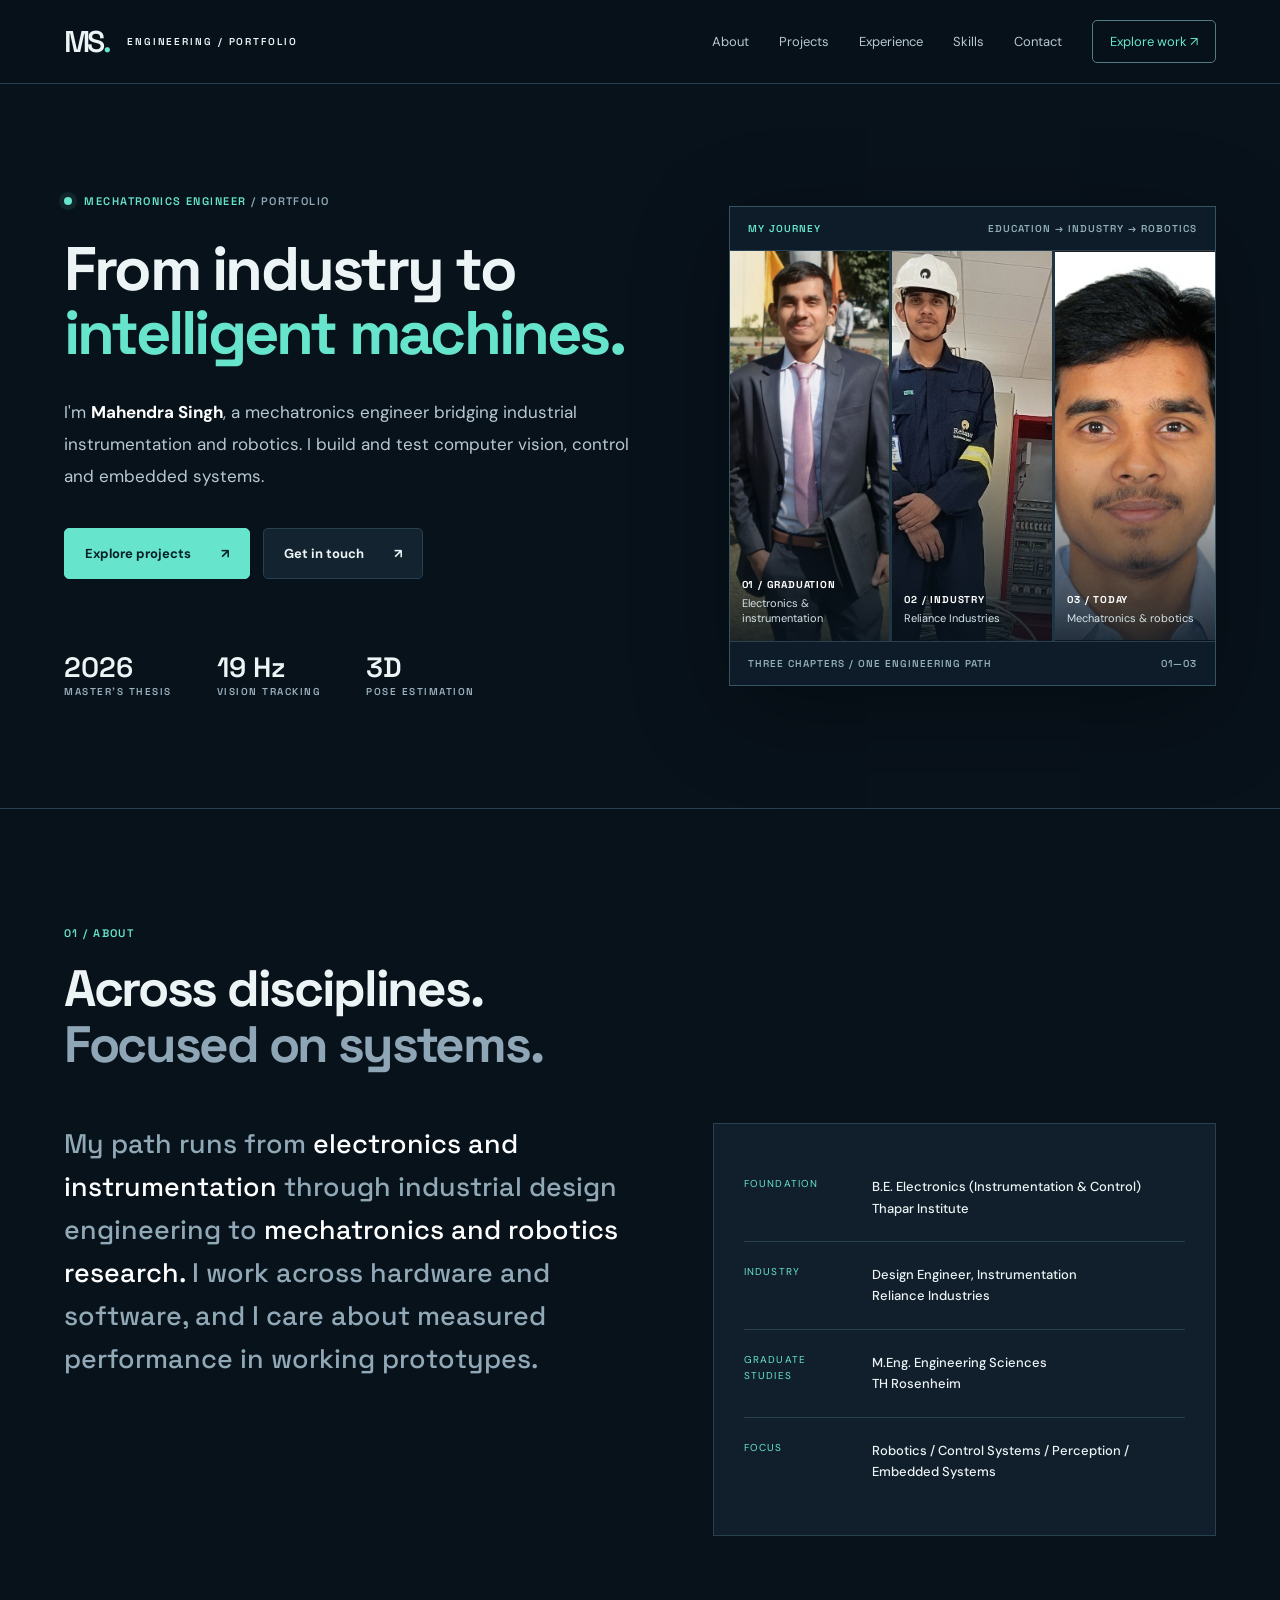
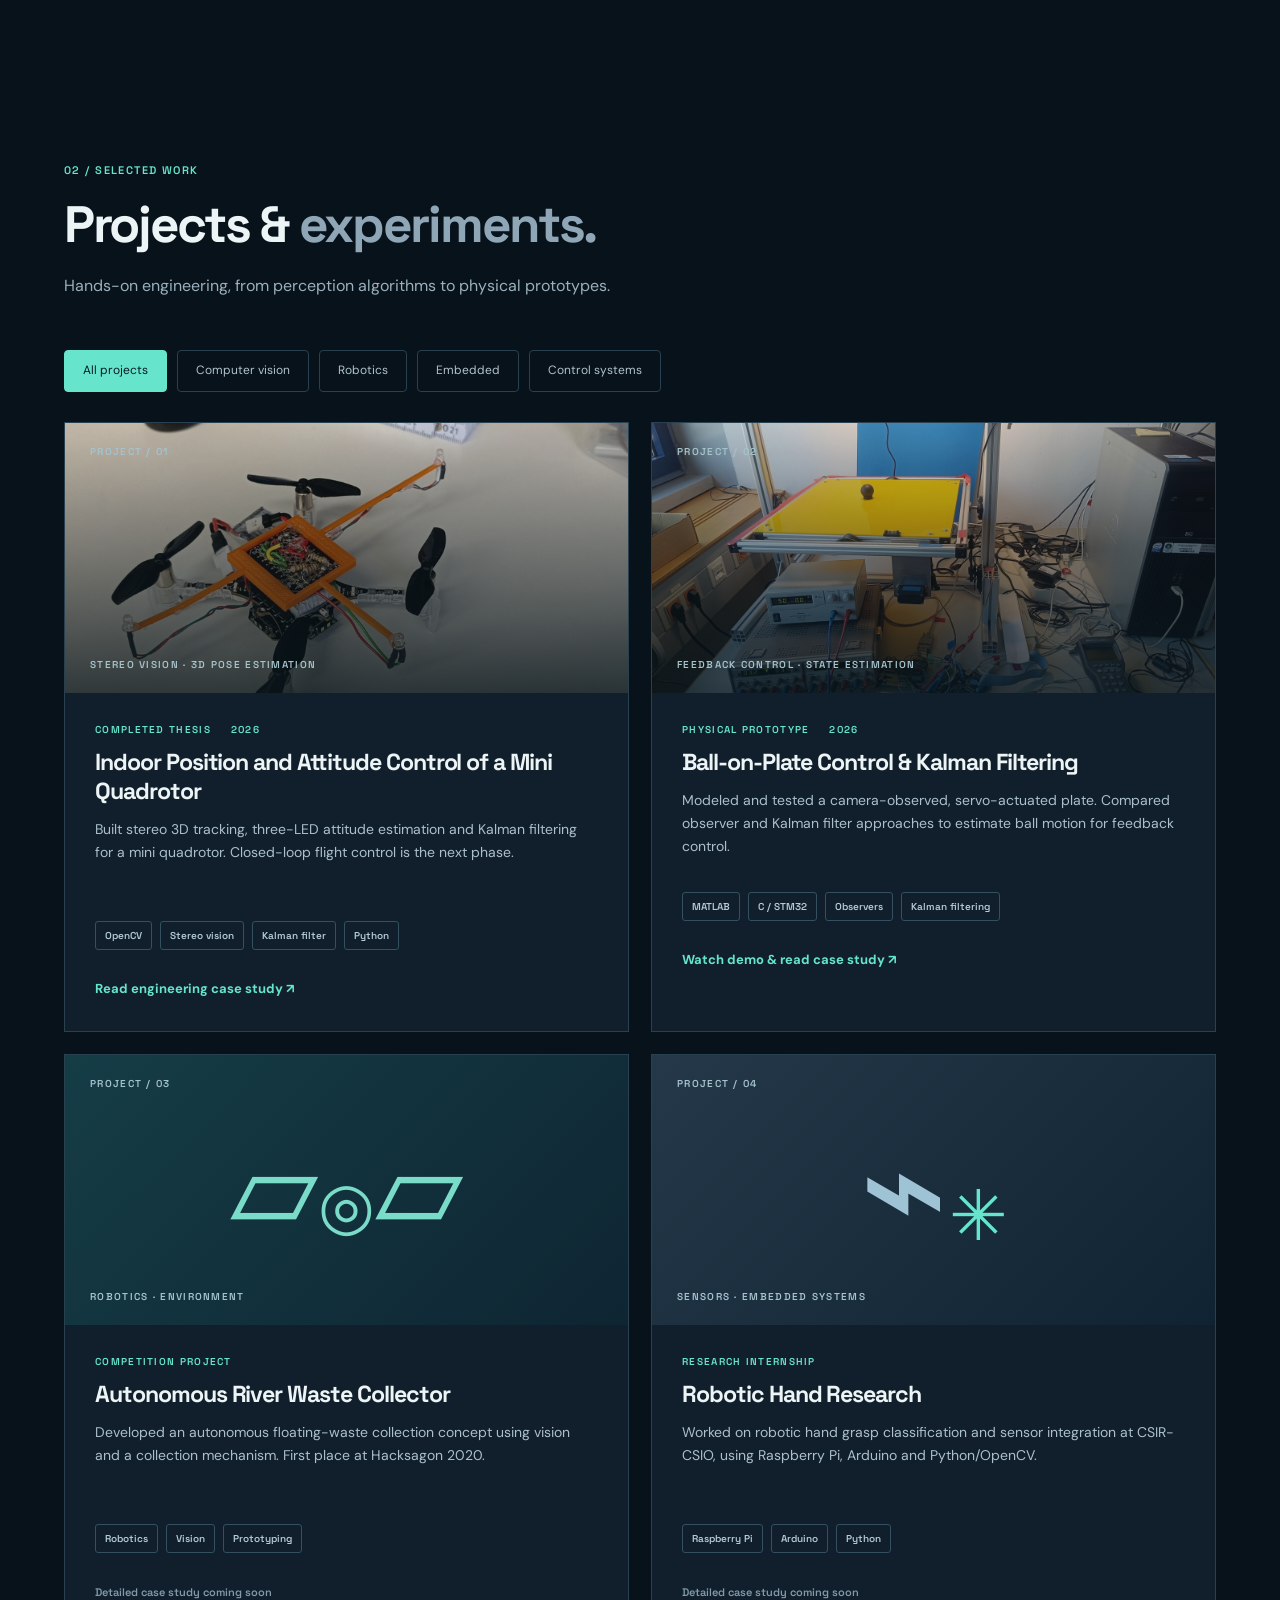
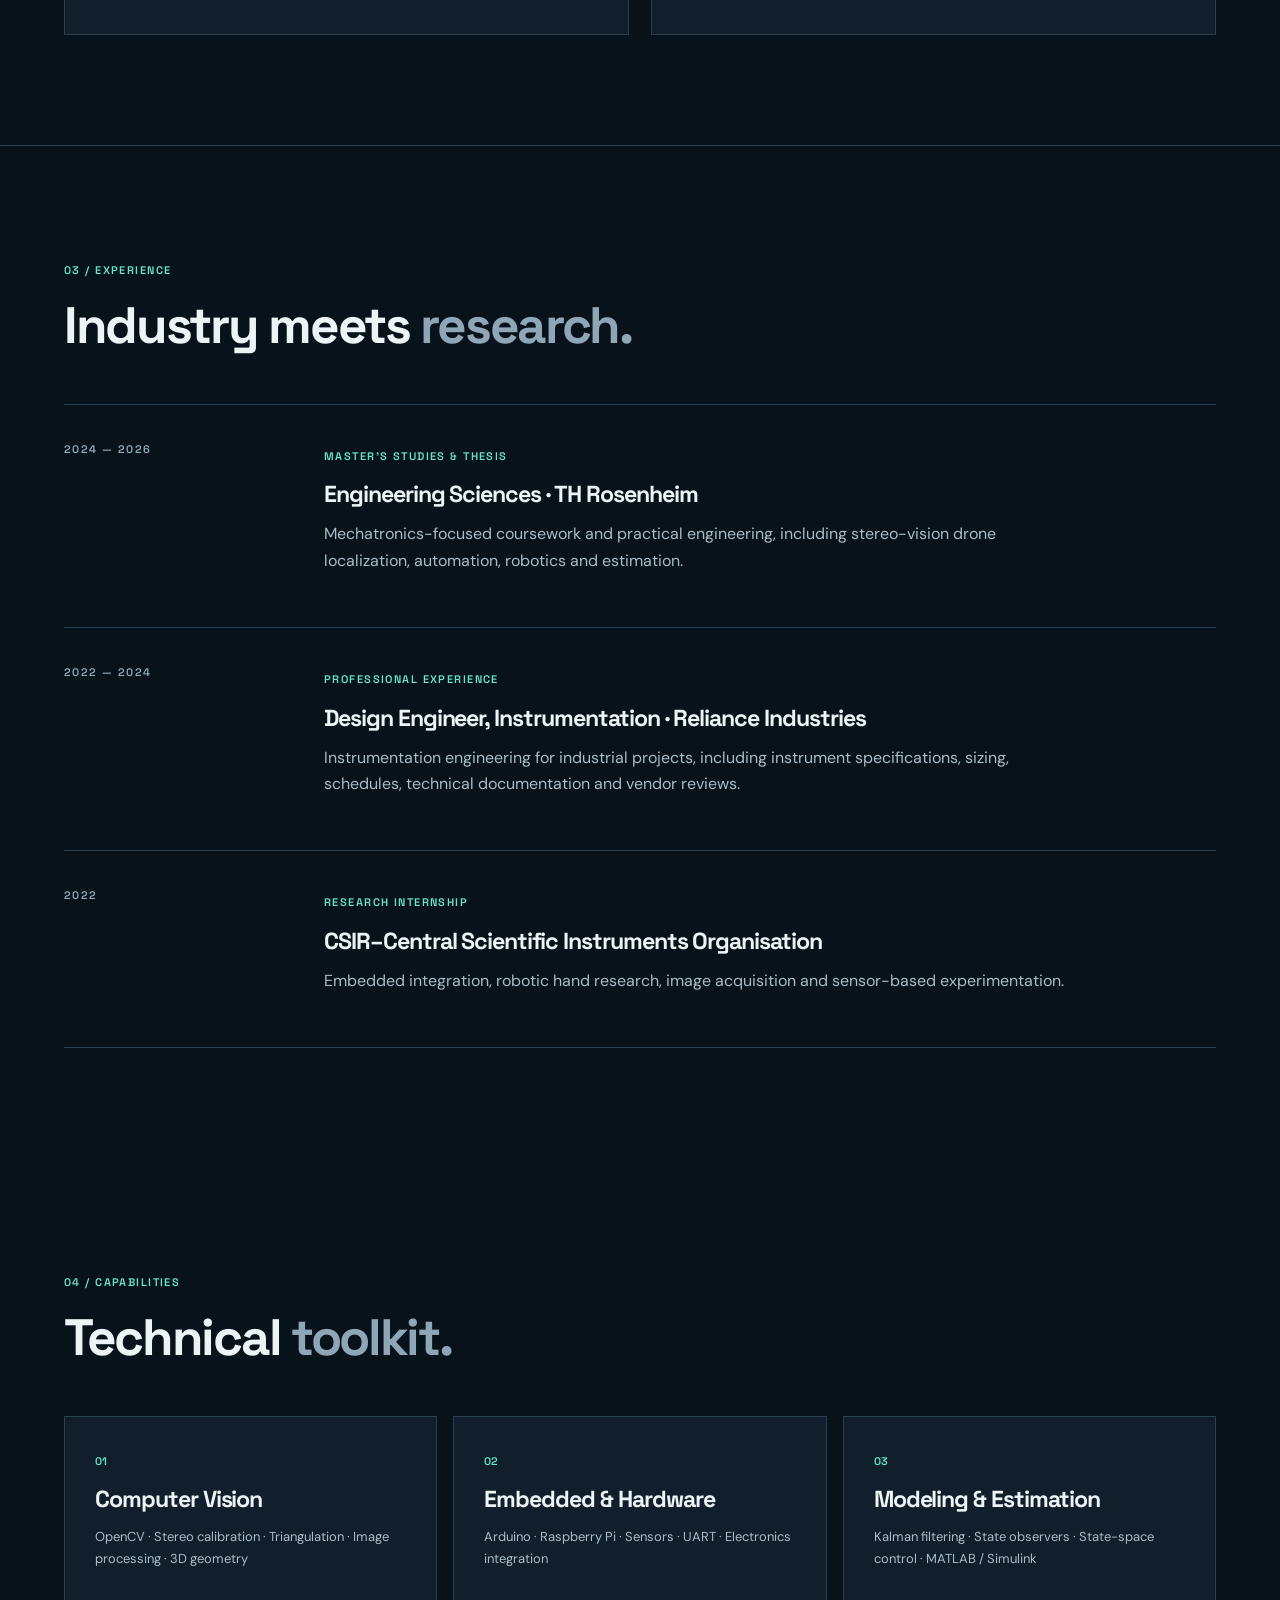
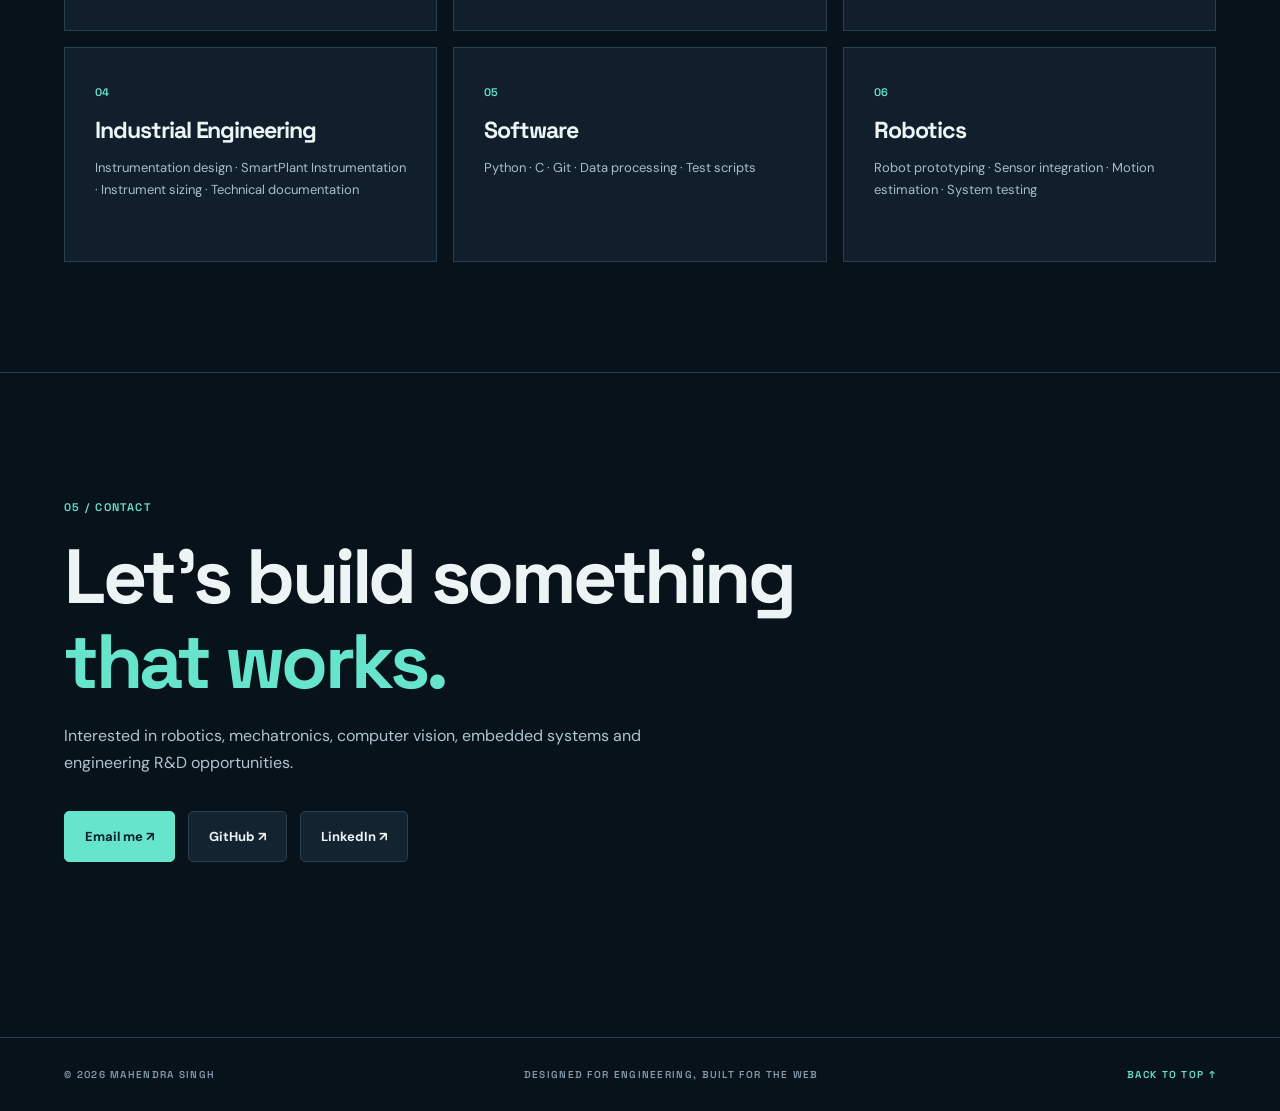
==== commit 207868a4: "Show professional journey on portfolio homepage" ====
--- a/index.html
+++ b/index.html
@@ -1,12 +1,12 @@
 <!doctype html>
 <html lang="en"><head><meta charset="utf-8"><meta name="viewport" content="width=device-width, initial-scale=1">
-<meta name="description" content="Engineering portfolio of Mahendra Singh: robotics, control systems, computer vision, embedded systems and industrial instrumentation.">
-<title>Mahendra Singh | Engineering Portfolio</title><link rel="stylesheet" href="styles.css"></head>
+<meta name="description" content="Mahendra Singh is a mechatronics engineer with industrial instrumentation experience and robotics projects in computer vision, control and embedded systems.">
+<title>Mahendra Singh | Engineering Portfolio</title><link rel="stylesheet" href="styles.css?v=4"></head>
 <body>
 <header class="topbar"><a class="brand" href="#home"><span class="brandmark">MS<span class="dot">.</span></span><span>ENGINEERING / PORTFOLIO</span></a><button class="menu" aria-label="Toggle navigation" aria-expanded="false">☰</button><nav id="nav"><a href="#about">About</a><a href="#projects">Projects</a><a href="#experience">Experience</a><a href="#skills">Skills</a><a href="#contact">Contact</a><a class="nav-cta" href="#projects">Explore work ↗</a></nav></header>
 <main>
-<section class="hero section" id="home"><div class="hero-content"><p class="eyebrow"><span class="pulse"></span> ENGINEERING PORTFOLIO <span class="muted">/ 2026</span></p><h1>Engineering ideas<br>into <em>working systems.</em></h1><p class="intro">I'm <strong>Mahendra Singh</strong>, a mechatronics engineer working across robotics, control systems, computer vision, embedded systems and industrial instrumentation. I build, integrate and validate real-world engineering systems.</p><div class="actions"><a class="btn primary" href="#projects">Explore projects <span>↗</span></a><a class="btn secondary" href="#contact">Get in touch <span>↗</span></a></div><div class="hero-stats"><div><strong>2026</strong><small>MASTER'S THESIS</small></div><div><strong>19 Hz</strong><small>VISION TRACKING</small></div><div><strong>3D</strong><small>POSE ESTIMATION</small></div></div></div><div class="hero-visual"><div class="visual-head"><span>STEREO VISION / TRACKING</span><span class="green">● SYSTEM OVERVIEW</span></div><svg viewBox="0 0 600 480" role="img" aria-label="Conceptual stereo-camera drone localization diagram"><defs><pattern id="grid" width="30" height="30" patternUnits="userSpaceOnUse"><path d="M30 0H0V30" fill="none" stroke="#24394a" stroke-width=".7"/></pattern><linearGradient id="beam" x1="0" x2="1"><stop stop-color="#55d5c5" stop-opacity=".23"/><stop offset="1" stop-color="#55d5c5" stop-opacity="0"/></linearGradient></defs><rect width="600" height="480" fill="url(#grid)"/><path d="M95 350L290 140L510 340" fill="none" stroke="#4c7186" stroke-dasharray="5 8"/><path d="M95 350L290 140L510 340" fill="none" stroke="#67e0cf" stroke-width="1.5"/><path d="M95 350L315 260L510 340" fill="none" stroke="#67e0cf" stroke-opacity=".5" stroke-dasharray="4 5"/><g stroke="#d5e8ef" stroke-width="5" fill="none"><path d="M244 192L342 192M292 150V235"/><circle cx="244" cy="192" r="21"/><circle cx="342" cy="192" r="21"/><circle cx="292" cy="150" r="21"/><circle cx="292" cy="235" r="21"/></g><g fill="#6cf5da"><circle cx="292" cy="150" r="7"/><circle cx="244" cy="192" r="7"/><circle cx="342" cy="192" r="7"/></g><g fill="#0c1c28" stroke="#83a1b1" stroke-width="2"><rect x="59" y="332" width="72" height="43" rx="8"/><rect x="474" y="322" width="72" height="43" rx="8"/></g><g fill="#67e0cf"><circle cx="95" cy="353" r="9"/><circle cx="510" cy="343" r="9"/></g><g font-family="monospace" font-size="13" fill="#c2d4df"><text x="50" y="398">CAMERA L</text><text x="469" y="387">CAMERA R</text><text x="354" y="130">3-LED MARKER</text><text x="326" y="152" fill="#67e0cf">X / Y / Z</text></g><path d="M300 260v70h90" fill="none" stroke="#67e0cf" stroke-dasharray="4 6"/><text x="399" y="336" font-family="monospace" font-size="12" fill="#67e0cf">3D POSITION</text></svg><div class="visual-foot"><span>CAMERA GEOMETRY // CONCEPT DIAGRAM</span><span>01 / 02</span></div></div></section>
-<section class="section about" id="about"><div class="section-head"><span class="section-number">01 / ABOUT</span><h2>Across disciplines.<br><span class="dim">Focused on systems.</span></h2></div><div class="about-grid"><div class="about-details"><p class="large-copy">My background connects <span>electronics and instrumentation</span> with <span>mechatronics, perception and robotics.</span> I enjoy the full engineering cycle: understanding a problem, designing a solution, building it and measuring how well it works.</p><div class="info-card"><div class="info-line"><span>EDUCATION</span><strong>M.Eng. Engineering Sciences<br>TH Rosenheim</strong></div><div class="info-line"><span>FOUNDATION</span><strong>B.E. Electronics<br>(Instrumentation &amp; Control)<br>Thapar Institute</strong></div><div class="info-line"><span>INTERESTS</span><strong>Robotics / Control Systems / Perception / Embedded Systems</strong></div></div></div><figure class="about-portrait"><img src="assets/profile/mahendra-singh.jpg" width="900" height="1200" loading="lazy" alt="Portrait of Mahendra Singh"><figcaption><strong>MAHENDRA SINGH</strong><span>MECHATRONICS ENGINEER</span></figcaption></figure></div></section>
+<section class="hero section" id="home"><div class="hero-content"><p class="eyebrow"><span class="pulse"></span> MECHATRONICS ENGINEER <span class="muted">/ PORTFOLIO</span></p><h1>From industry to<br><em>intelligent machines.</em></h1><p class="intro">I'm <strong>Mahendra Singh</strong>, a mechatronics engineer bridging industrial instrumentation and robotics. I build and test computer vision, control and embedded systems.</p><div class="actions"><a class="btn primary" href="#projects">Explore projects <span>↗</span></a><a class="btn secondary" href="#contact">Get in touch <span>↗</span></a></div><div class="hero-stats"><div><strong>2026</strong><small>MASTER'S THESIS</small></div><div><strong>19 Hz</strong><small>VISION TRACKING</small></div><div><strong>3D</strong><small>POSE ESTIMATION</small></div></div></div><div class="hero-journey" aria-label="Mahendra Singh's professional journey in three photographs"><div class="journey-head"><span>MY JOURNEY</span><span>EDUCATION → INDUSTRY → ROBOTICS</span></div><div class="journey-photos"><figure><img src="assets/profile/graduation.jpg" width="1284" height="1800" alt="Mahendra Singh dressed for graduation and holding his degree folder" fetchpriority="high"><figcaption><strong>01 / GRADUATION</strong><span>Electronics &amp; instrumentation</span></figcaption></figure><figure><img src="assets/profile/reliance.jpg" width="599" height="969" alt="Mahendra Singh in engineering safety wear at Reliance Industries"><figcaption><strong>02 / INDUSTRY</strong><span>Reliance Industries</span></figcaption></figure><figure><img src="assets/profile/current.jpg" width="413" height="531" alt="Recent portrait of Mahendra Singh"><figcaption><strong>03 / TODAY</strong><span>Mechatronics &amp; robotics</span></figcaption></figure></div><div class="journey-foot"><span>THREE CHAPTERS / ONE ENGINEERING PATH</span><span>01—03</span></div></div></section>
+<section class="section about" id="about"><div class="section-head"><span class="section-number">01 / ABOUT</span><h2>Across disciplines.<br><span class="dim">Focused on systems.</span></h2></div><div class="about-grid"><div class="about-details"><p class="large-copy">My path runs from <span>electronics and instrumentation</span> through industrial design engineering to <span>mechatronics and robotics research.</span> I work across hardware and software, and I care about measured performance in working prototypes.</p></div><div class="info-card"><div class="info-line"><span>FOUNDATION</span><strong>B.E. Electronics (Instrumentation &amp; Control)<br>Thapar Institute</strong></div><div class="info-line"><span>INDUSTRY</span><strong>Design Engineer, Instrumentation<br>Reliance Industries</strong></div><div class="info-line"><span>GRADUATE STUDIES</span><strong>M.Eng. Engineering Sciences<br>TH Rosenheim</strong></div><div class="info-line"><span>FOCUS</span><strong>Robotics / Control Systems / Perception / Embedded Systems</strong></div></div></div></section>
 <section class="section projects" id="projects"><div class="section-head"><span class="section-number">02 / SELECTED WORK</span><h2>Projects &amp; <span class="dim">experiments.</span></h2><p>Hands-on engineering, from perception algorithms to physical prototypes.</p></div><div class="filters" role="group" aria-label="Project filters"><button class="filter active" data-filter="all" aria-pressed="true">All projects</button><button class="filter" data-filter="vision" aria-pressed="false">Computer vision</button><button class="filter" data-filter="robotics" aria-pressed="false">Robotics</button><button class="filter" data-filter="embedded" aria-pressed="false">Embedded</button><button class="filter" data-filter="control" aria-pressed="false">Control systems</button></div><div class="project-grid">
 <article class="project-card featured" data-tags="vision robotics embedded"><div class="project-art art-drone project-photo" style="background-image:linear-gradient(180deg,#07141a22,#07141acc),url('assets/drone/three-led-marker-web.jpg')"><span class="art-index">PROJECT / 01</span><span class="art-label">STEREO VISION · 3D POSE ESTIMATION</span></div><div class="project-body"><div class="tags"><span>COMPLETED THESIS</span><span>2026</span></div><h3>Indoor Position and Attitude Control of a Mini Quadrotor</h3><p>Built stereo 3D tracking, three-LED attitude estimation and Kalman filtering for a mini quadrotor. Closed-loop flight control is the next phase.</p><div class="chips"><span>OpenCV</span><span>Stereo vision</span><span>Kalman filter</span><span>Python</span></div><a class="text-link" href="drone-tracking.html">Read engineering case study ↗</a></div></article>
 
@@ -17,4 +17,4 @@
 <section class="section experience" id="experience"><div class="section-head"><span class="section-number">03 / EXPERIENCE</span><h2>Industry meets <span class="dim">research.</span></h2></div><div class="timeline"><div class="timeline-item"><div class="time">2024 — 2026</div><div><span class="eyebrow">MASTER'S STUDIES &amp; THESIS</span><h3>Engineering Sciences · TH Rosenheim</h3><p>Mechatronics-focused coursework and practical engineering, including stereo-vision drone localization, automation, robotics and estimation.</p></div></div><div class="timeline-item"><div class="time">2022 — 2024</div><div><span class="eyebrow">PROFESSIONAL EXPERIENCE</span><h3>Design Engineer, Instrumentation · Reliance Industries</h3><p>Instrumentation engineering for industrial projects, including instrument specifications, sizing, schedules, technical documentation and vendor reviews.</p></div></div><div class="timeline-item"><div class="time">2022</div><div><span class="eyebrow">RESEARCH INTERNSHIP</span><h3>CSIR–Central Scientific Instruments Organisation</h3><p>Embedded integration, robotic hand research, image acquisition and sensor-based experimentation.</p></div></div></div></section>
 <section class="section skills" id="skills"><div class="section-head"><span class="section-number">04 / CAPABILITIES</span><h2>Technical <span class="dim">toolkit.</span></h2></div><div class="skills-grid"><div class="skill-box"><span>01</span><h3>Computer Vision</h3><p>OpenCV · Stereo calibration · Triangulation · Image processing · 3D geometry</p></div><div class="skill-box"><span>02</span><h3>Embedded &amp; Hardware</h3><p>Arduino · Raspberry Pi · Sensors · UART · Electronics integration</p></div><div class="skill-box"><span>03</span><h3>Modeling &amp; Estimation</h3><p>Kalman filtering · State observers · State-space control · MATLAB / Simulink</p></div><div class="skill-box"><span>04</span><h3>Industrial Engineering</h3><p>Instrumentation design · SmartPlant Instrumentation · Instrument sizing · Technical documentation</p></div><div class="skill-box"><span>05</span><h3>Software</h3><p>Python · C · Git · Data processing · Test scripts</p></div><div class="skill-box"><span>06</span><h3>Robotics</h3><p>Robot prototyping · Sensor integration · Motion estimation · System testing</p></div></div></section>
 <section class="section contact" id="contact"><span class="section-number">05 / CONTACT</span><h2>Let's build something<br><em>that works.</em></h2><p>Interested in robotics, mechatronics, computer vision, embedded systems and engineering R&amp;D opportunities.</p><div class="actions"><a class="btn primary" href="mailto:mahendra7754singh@gmail.com?subject=Engineering%20Portfolio%20Inquiry">Email me ↗</a><a class="btn secondary" href="https://github.com/Mahendra7754" target="_blank" rel="noopener">GitHub ↗</a><a class="btn secondary" href="https://www.linkedin.com/in/mahendra-singh-7754s/" target="_blank" rel="noopener">LinkedIn ↗</a></div></section>
-</main><footer><span>© <span id="year">2026</span> MAHENDRA SINGH</span><span>DESIGNED FOR ENGINEERING, BUILT FOR THE WEB</span><a href="#home">BACK TO TOP ↑</a></footer><script src="script.js"></script></body></html>
+</main><footer><span>© <span id="year">2026</span> MAHENDRA SINGH</span><span>DESIGNED FOR ENGINEERING, BUILT FOR THE WEB</span><a href="#home">BACK TO TOP ↑</a></footer><script src="script.js?v=3"></script></body></html>
--- a/styles.css
+++ b/styles.css
@@ -6,11 +6,23 @@
 /* Engineering case study v3 */
 .project-photo{background-size:cover;background-position:center}.case-hero-v3 h1{font-size:clamp(2.6rem,5.1vw,5.5rem);max-width:1200px}.case-hero-v3 .case-intro{max-width:920px}.case-hero-media{position:relative;border:1px solid var(--line);background:#111e26;overflow:hidden;max-width:1150px}.case-hero-media>img{display:block;width:100%;max-height:620px;object-fit:contain;background:#1a2329}.case-hero-caption{display:flex;justify-content:space-between;gap:20px;flex-wrap:wrap;padding:15px 22px;color:#b8c9d4;font-size:12px}.case-hero-caption strong{color:var(--text)}.case-metrics{margin:20px 0}.jump-links{display:flex;gap:25px;flex-wrap:wrap;margin-top:30px}.jump-links a{color:var(--accent);font-size:13px;font-weight:700}.case-content-v3{max-width:1200px}.case-content-v3 section{scroll-margin-top:110px;margin:65px 0 100px}.case-content-v3 section>.eyebrow{margin-bottom:10px}.case-content-v3 h2{margin:0 0 25px}.case-content-v3 p{max-width:950px}.demo-grid,.hardware-grid,.results-grid,.insight-grid{display:grid;grid-template-columns:repeat(2,minmax(0,1fr));gap:22px}.media-panel,.figure-card,.insight-grid article{background:var(--panel);border:1px solid var(--line);overflow:hidden;margin:0}.video-frame{background:#02070a}.video-frame video{width:100%;display:block;aspect-ratio:16/9;object-fit:contain}.media-copy{padding:22px}.media-copy p{font-size:14px;margin-bottom:0}.mini-tag{font:600 10px 'Space Grotesk',sans-serif;color:var(--accent);letter-spacing:.13em}.media-footnote{font-size:12px;color:#90a9b5!important;margin-top:14px}.figure-card img{display:block;width:100%;height:auto}.hardware-grid .figure-card img{height:380px;object-fit:contain;background:#e4e4e4}.figure-card figcaption{padding:18px 22px;color:#a8c0ca;font-size:13px}.figure-card figcaption strong{display:block;color:var(--text);margin-bottom:6px}.figure-card figcaption span{display:block}.zoom-media{display:block;width:100%;padding:0;border:0;background:transparent;cursor:zoom-in}.zoom-media:focus-visible{outline:3px solid var(--accent);outline-offset:-3px}.full-figure{margin:24px 0}.full-figure img{max-height:750px;object-fit:contain;background:white}.featured-figure img{max-height:690px}.case-pipeline .pipe{min-width:145px;flex-basis:20%}.tech-detail{border:1px solid var(--line);background:#0e202b;margin:15px 0;padding:17px 22px}.tech-detail summary{color:#d8edf0;cursor:pointer;font-weight:700}.tech-detail p{margin:15px 0 0}.tech-detail figure{margin:18px 0}.result-stats{display:grid;grid-template-columns:repeat(3,1fr);gap:12px;margin:24px 0}.result-stats>div{border:1px solid var(--line);background:var(--panel);padding:22px}.result-stats span,.result-stats small{display:block;color:#99b5c1;font-size:11px}.result-stats strong{display:block;color:var(--accent);font:600 29px 'Space Grotesk',sans-serif;margin:9px 0}.insight-grid article{padding:23px}.insight-grid article p{font-size:14px;margin:0}.roadmap{border-top:1px solid var(--line)}.roadmap>div{display:flex;align-items:center;gap:25px;padding:19px 0;border-bottom:1px solid var(--line)}.roadmap strong{font-size:15px}.status{font:700 10px 'Space Grotesk',sans-serif;letter-spacing:.08em;min-width:110px}.status.done{color:var(--accent)}.status.future{color:#c3a9ff}.case-end{margin-top:60px}.image-lightbox{max-width:min(95vw,1450px);max-height:94vh;background:#08121b;color:white;border:1px solid #426273;padding:20px;box-shadow:0 20px 100px #000a}.image-lightbox::backdrop{background:#000c}.image-lightbox img{display:block;max-width:100%;max-height:78vh;margin:auto;object-fit:contain}.image-lightbox p{font-size:13px;color:#b3c8d2;text-align:center;margin:12px 0 0}.lightbox-close{display:block;margin:0 0 12px auto;background:#19303c;color:white;border:1px solid #43606e;border-radius:4px;padding:5px 12px;cursor:pointer}@media(max-width:760px){.demo-grid,.hardware-grid,.results-grid,.insight-grid{grid-template-columns:1fr}.hardware-grid .figure-card img{height:auto;max-height:520px}.result-stats{grid-template-columns:1fr}.case-hero-v3 h1{font-size:clamp(2.3rem,9vw,3.8rem)}.case-hero-caption{display:block}.roadmap>div{gap:12px}.status{min-width:90px}.case-content-v3 section{margin:45px 0 70px}}
 
-/* About portrait */
+/* Professional journey */
+.hero h1{font-size:clamp(2.9rem,4.8vw,5.4rem)}
+.hero-journey{min-width:0;border:1px solid #345363;background:#0d1c28;box-shadow:0 24px 90px #0005}
+.journey-head,.journey-foot{display:flex;justify-content:space-between;gap:12px;flex-wrap:wrap;padding:15px 18px;font:600 10px 'Space Grotesk',sans-serif;letter-spacing:.1em;color:#91aeb9}
+.journey-head span:first-child{color:var(--accent)}
+.journey-head{border-bottom:1px solid var(--line)}
+.journey-foot{border-top:1px solid var(--line)}
+.journey-photos{display:grid;grid-template-columns:repeat(3,minmax(0,1fr));gap:3px;background:#203543}
+.journey-photos figure{position:relative;min-width:0;height:390px;margin:0;overflow:hidden;background:#122836}
+.journey-photos img{display:block;width:100%;height:100%;object-fit:cover;object-position:center top}
+.journey-photos figure::after{content:"";position:absolute;inset:45% 0 0;background:linear-gradient(transparent,#07121bd9)}
+.journey-photos figcaption{position:absolute;left:12px;right:8px;bottom:15px;z-index:1;line-height:1.35}
+.journey-photos figcaption strong,.journey-photos figcaption span{display:block}
+.journey-photos figcaption strong{font:700 10px 'Space Grotesk',sans-serif;letter-spacing:.08em;color:#fff}
+.journey-photos figcaption span{margin-top:5px;font-size:11px;color:#d5e5e9}
 .about-grid{grid-template-columns:minmax(0,1.05fr) minmax(0,.95fr);gap:8%;align-items:start}
-.about-details .large-copy{margin-bottom:34px}
-.about-portrait{margin:0;border:1px solid var(--line);background:var(--panel);overflow:hidden}
-.about-portrait img{display:block;width:100%;height:auto;aspect-ratio:1;object-fit:cover;object-position:center 68%}
-.about-portrait figcaption{display:flex;justify-content:space-between;gap:12px;flex-wrap:wrap;padding:16px 20px;font:600 10px 'Space Grotesk',sans-serif;letter-spacing:.13em;color:var(--muted)}
-.about-portrait figcaption strong{color:var(--text)}
-@media(max-width:720px){.about-grid{grid-template-columns:1fr;gap:32px}}
+.about-details .large-copy{margin-bottom:0}
+@media(max-width:1050px){.hero-journey{width:min(100%,720px)}}
+@media(max-width:720px){.about-grid{grid-template-columns:1fr;gap:32px}.journey-photos figure{height:280px}}
+@media(max-width:480px){.section.hero{padding-top:55px;padding-bottom:65px}.hero{gap:28px}.hero .actions{gap:8px;margin:25px 0 0}.hero .btn{gap:8px;padding:11px 12px;font-size:12px}.hero-stats{display:none}.journey-head,.journey-foot{font-size:9px}.journey-photos figure{height:235px}.journey-photos figcaption{left:7px;right:4px;bottom:9px}.journey-photos figcaption strong{font-size:8px}.journey-photos figcaption span{font-size:9px}}
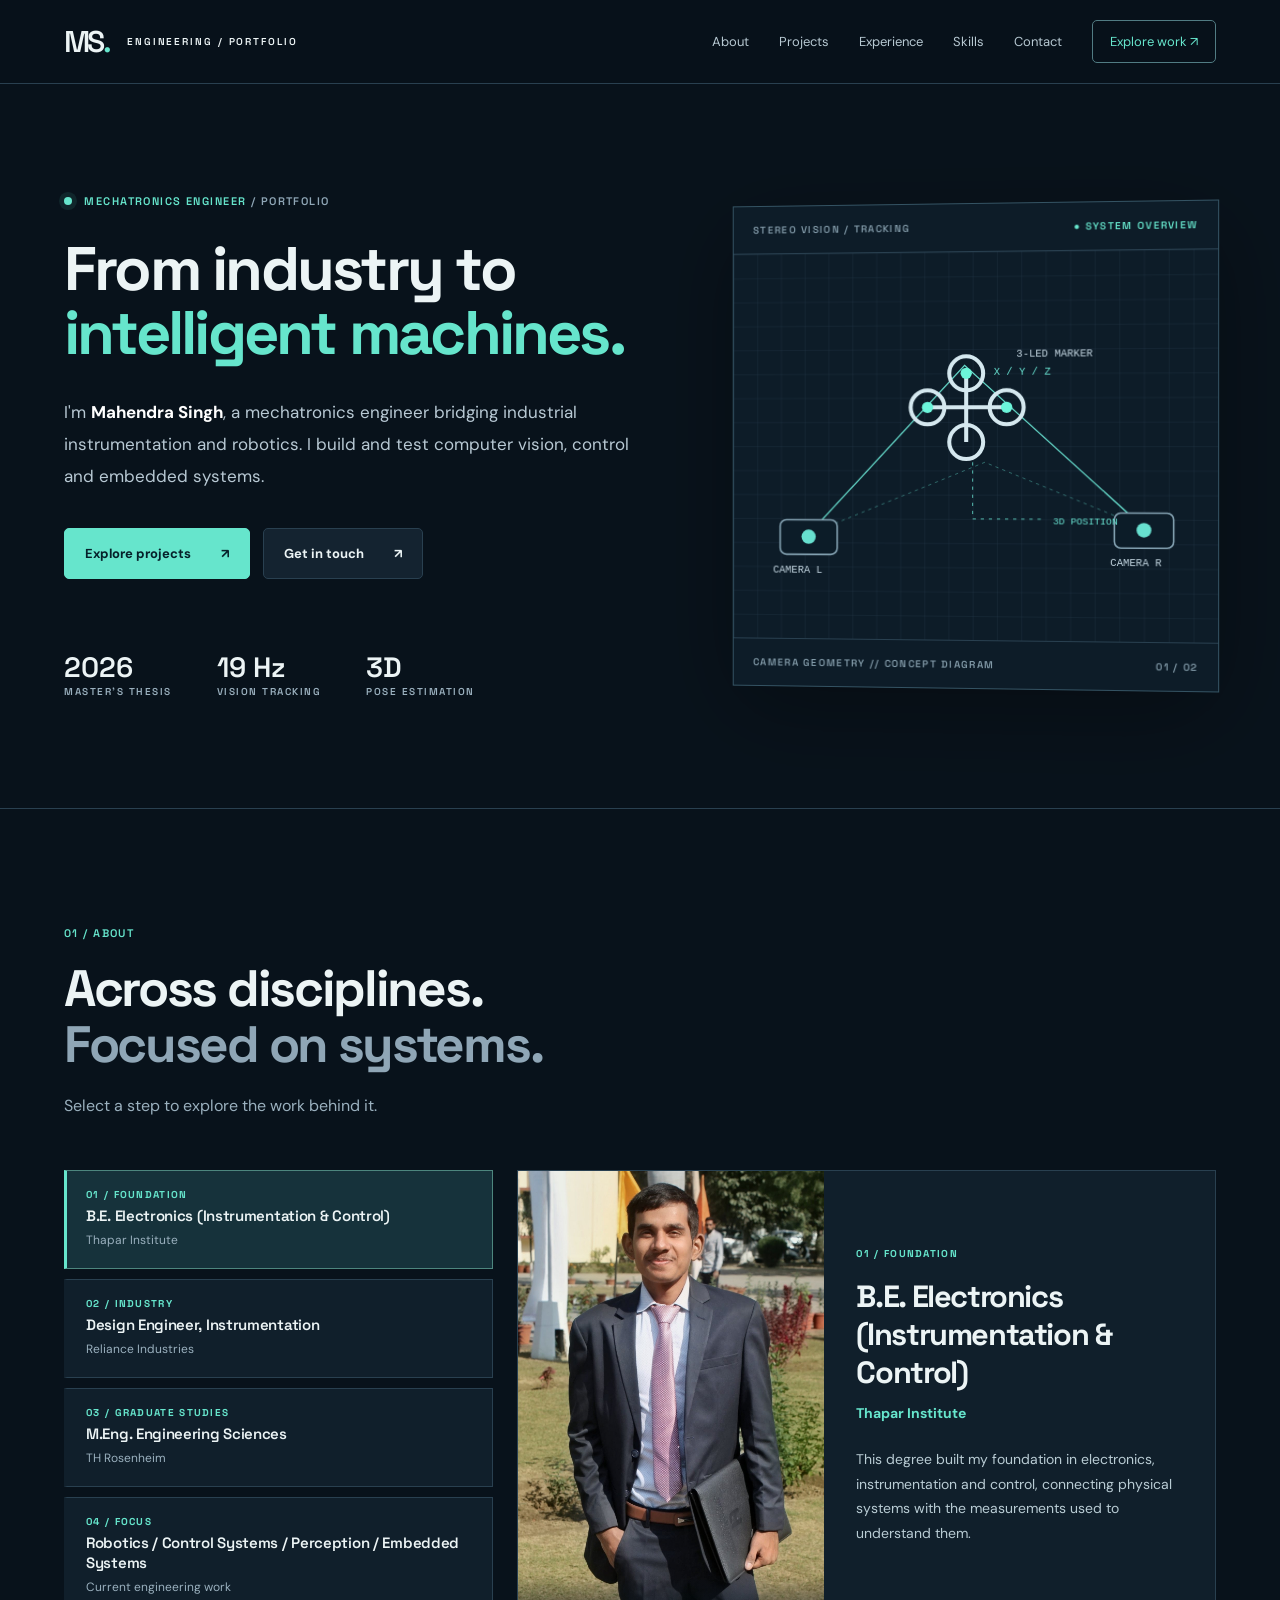
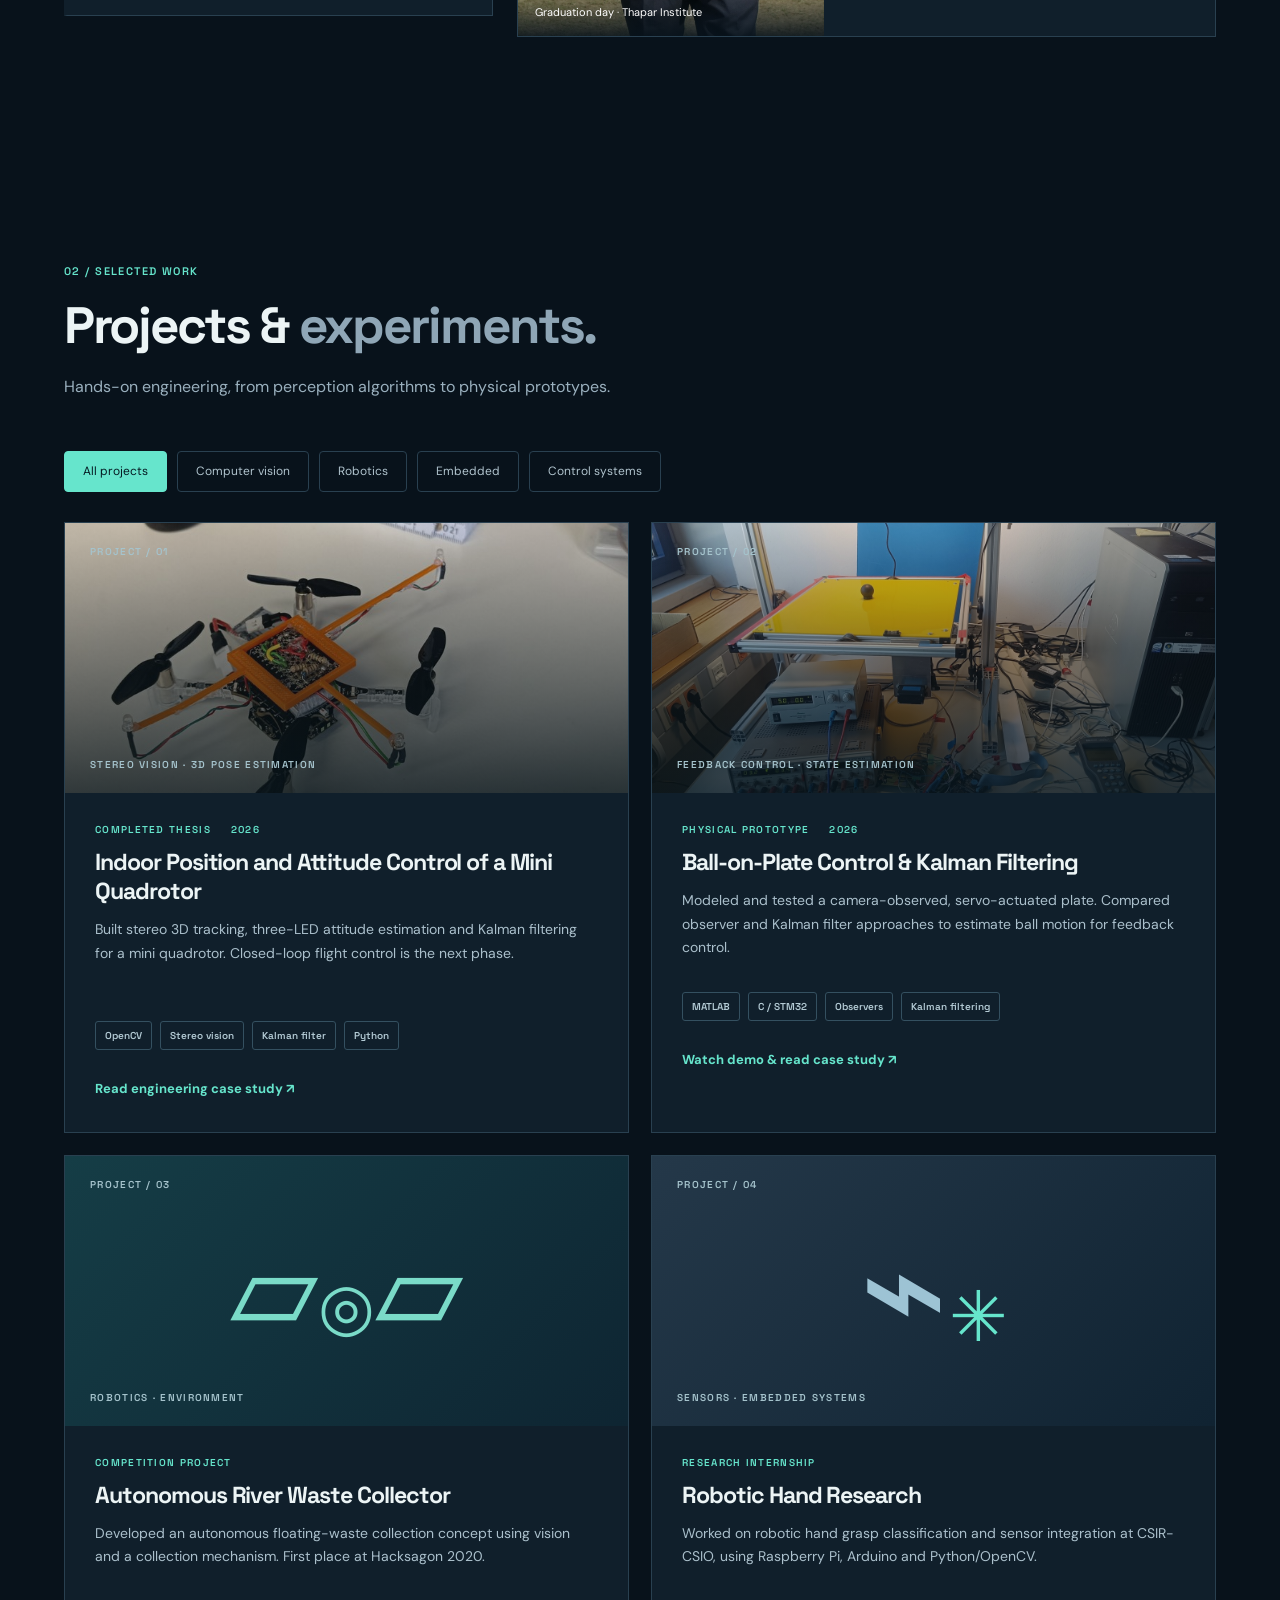
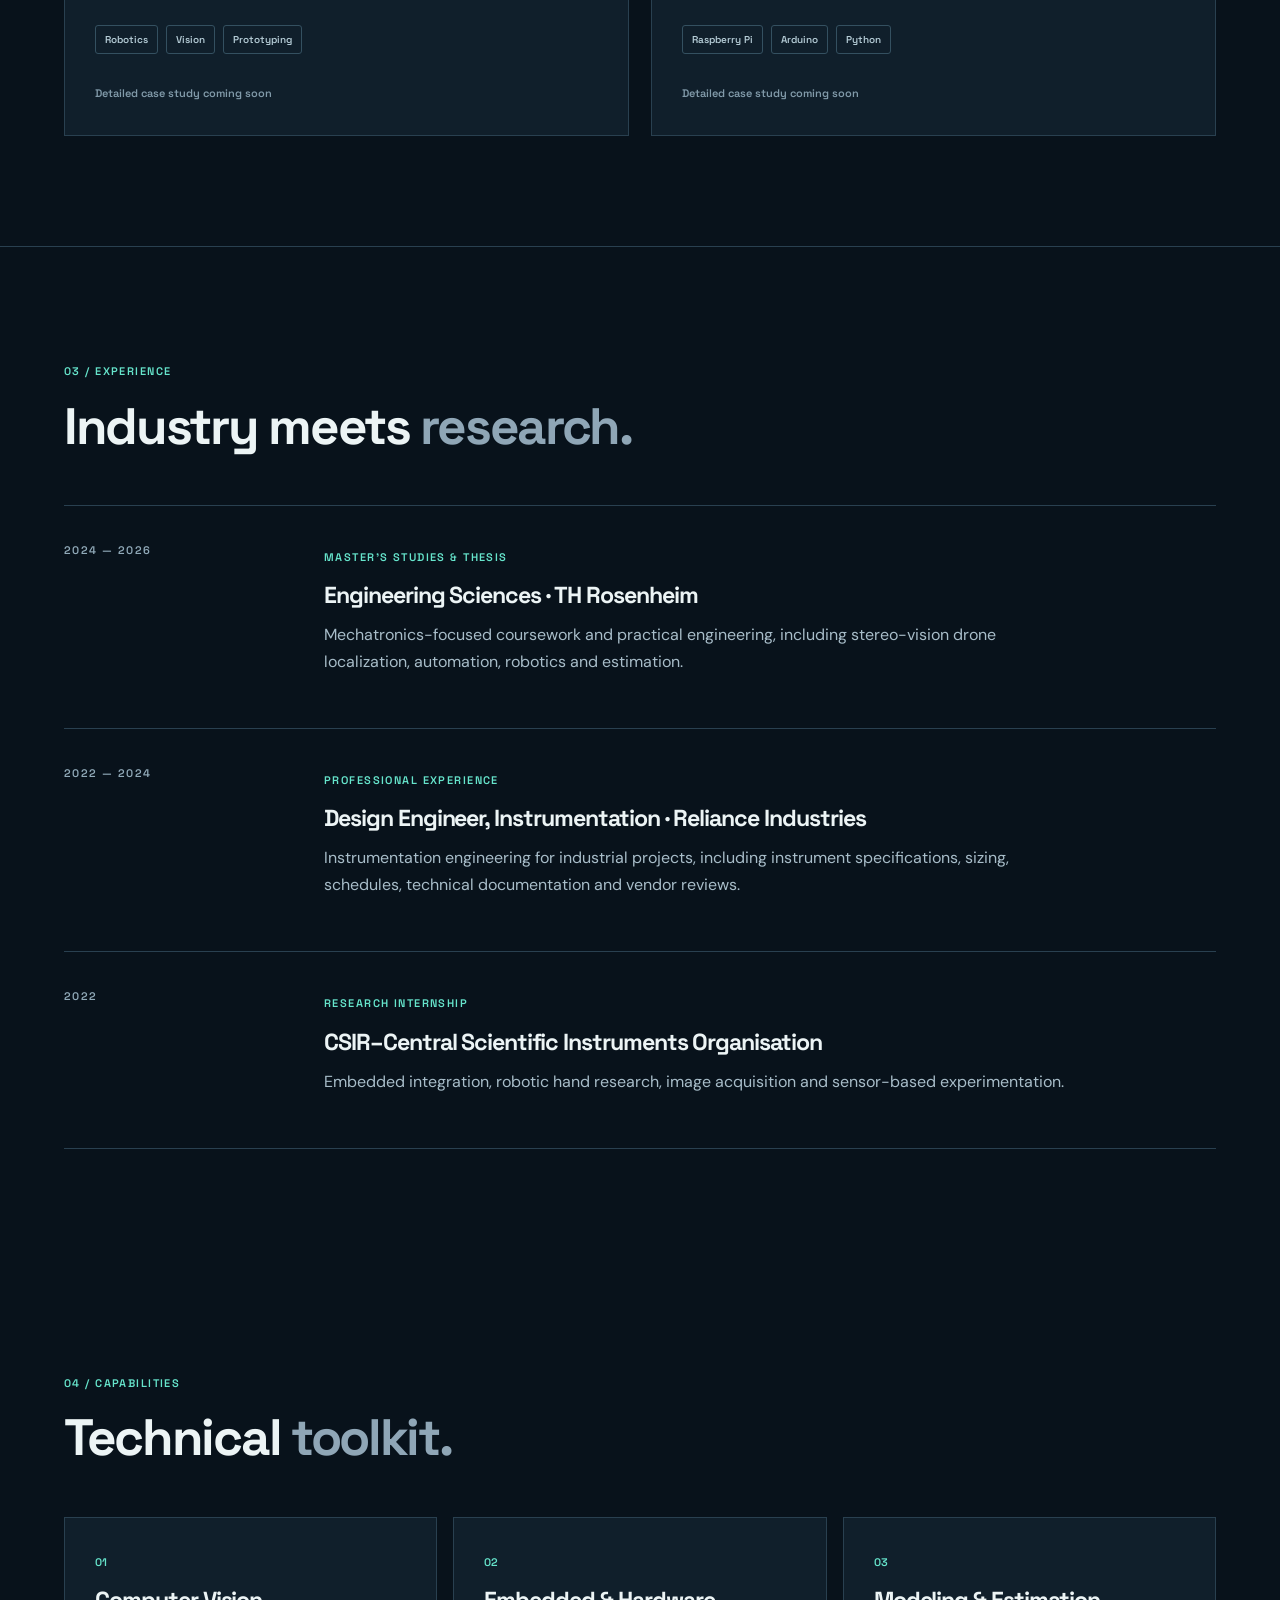
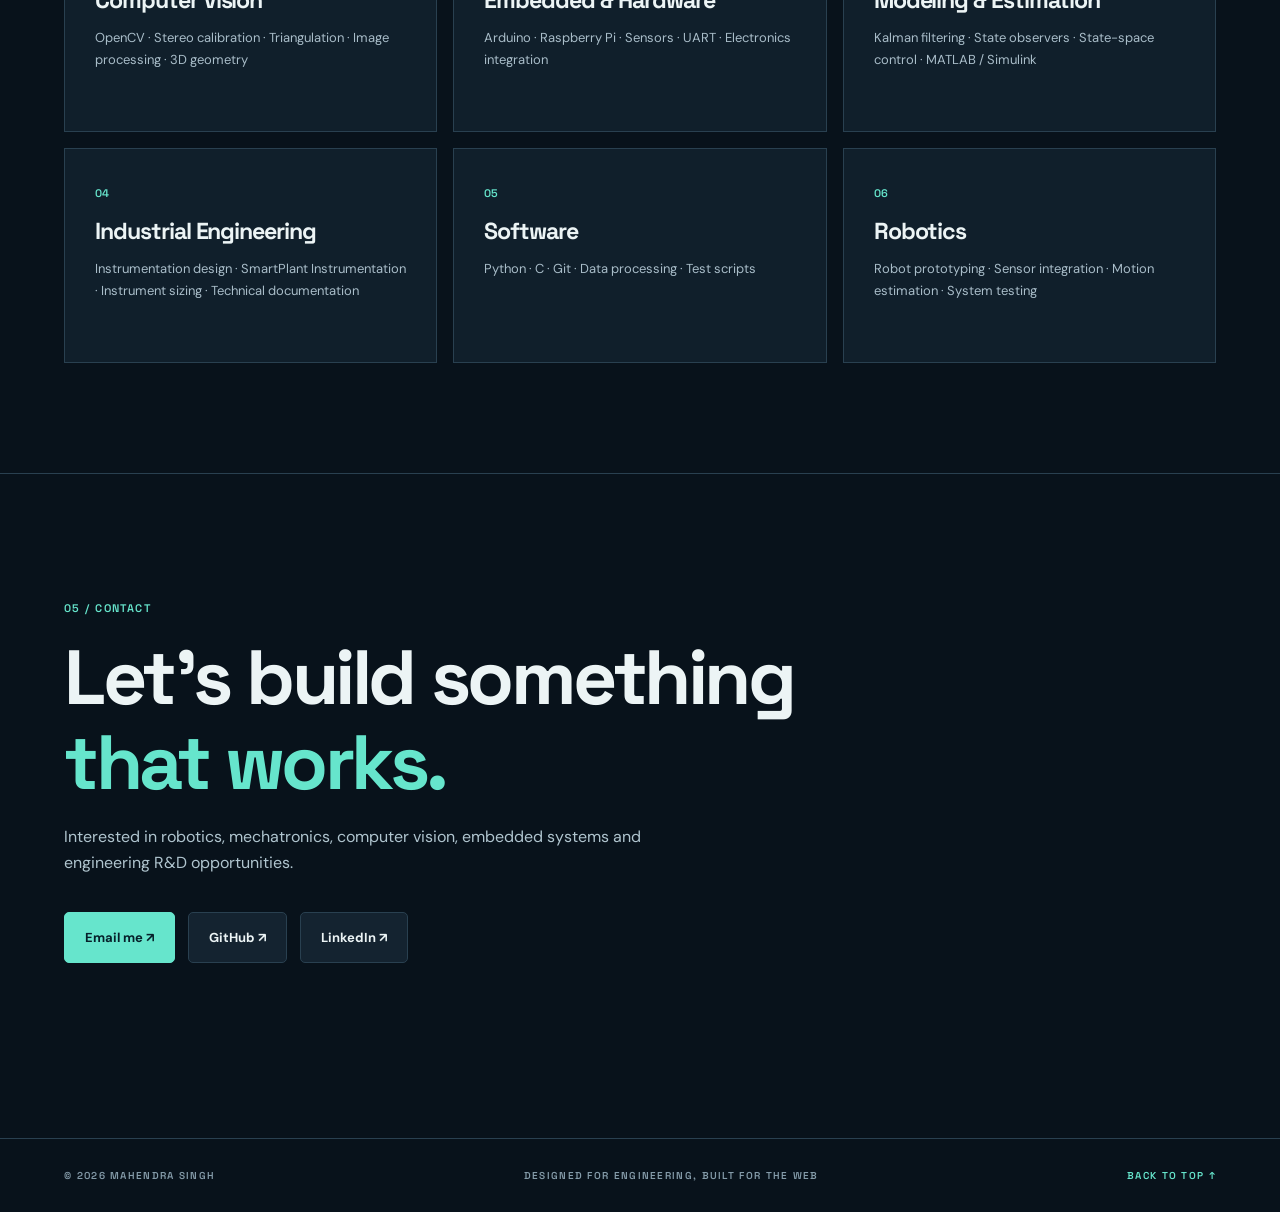
==== commit 6a4d765c: "Pair career milestones with contextual images" ====
--- a/index.html
+++ b/index.html
@@ -1,12 +1,22 @@
 <!doctype html>
 <html lang="en"><head><meta charset="utf-8"><meta name="viewport" content="width=device-width, initial-scale=1">
 <meta name="description" content="Mahendra Singh is a mechatronics engineer with industrial instrumentation experience and robotics projects in computer vision, control and embedded systems.">
-<title>Mahendra Singh | Engineering Portfolio</title><link rel="stylesheet" href="styles.css?v=4"></head>
+<title>Mahendra Singh | Engineering Portfolio</title><link rel="stylesheet" href="styles.css?v=5"></head>
 <body>
 <header class="topbar"><a class="brand" href="#home"><span class="brandmark">MS<span class="dot">.</span></span><span>ENGINEERING / PORTFOLIO</span></a><button class="menu" aria-label="Toggle navigation" aria-expanded="false">☰</button><nav id="nav"><a href="#about">About</a><a href="#projects">Projects</a><a href="#experience">Experience</a><a href="#skills">Skills</a><a href="#contact">Contact</a><a class="nav-cta" href="#projects">Explore work ↗</a></nav></header>
 <main>
-<section class="hero section" id="home"><div class="hero-content"><p class="eyebrow"><span class="pulse"></span> MECHATRONICS ENGINEER <span class="muted">/ PORTFOLIO</span></p><h1>From industry to<br><em>intelligent machines.</em></h1><p class="intro">I'm <strong>Mahendra Singh</strong>, a mechatronics engineer bridging industrial instrumentation and robotics. I build and test computer vision, control and embedded systems.</p><div class="actions"><a class="btn primary" href="#projects">Explore projects <span>↗</span></a><a class="btn secondary" href="#contact">Get in touch <span>↗</span></a></div><div class="hero-stats"><div><strong>2026</strong><small>MASTER'S THESIS</small></div><div><strong>19 Hz</strong><small>VISION TRACKING</small></div><div><strong>3D</strong><small>POSE ESTIMATION</small></div></div></div><div class="hero-journey" aria-label="Mahendra Singh's professional journey in three photographs"><div class="journey-head"><span>MY JOURNEY</span><span>EDUCATION → INDUSTRY → ROBOTICS</span></div><div class="journey-photos"><figure><img src="assets/profile/graduation.jpg" width="1284" height="1800" alt="Mahendra Singh dressed for graduation and holding his degree folder" fetchpriority="high"><figcaption><strong>01 / GRADUATION</strong><span>Electronics &amp; instrumentation</span></figcaption></figure><figure><img src="assets/profile/reliance.jpg" width="599" height="969" alt="Mahendra Singh in engineering safety wear at Reliance Industries"><figcaption><strong>02 / INDUSTRY</strong><span>Reliance Industries</span></figcaption></figure><figure><img src="assets/profile/current.jpg" width="413" height="531" alt="Recent portrait of Mahendra Singh"><figcaption><strong>03 / TODAY</strong><span>Mechatronics &amp; robotics</span></figcaption></figure></div><div class="journey-foot"><span>THREE CHAPTERS / ONE ENGINEERING PATH</span><span>01—03</span></div></div></section>
-<section class="section about" id="about"><div class="section-head"><span class="section-number">01 / ABOUT</span><h2>Across disciplines.<br><span class="dim">Focused on systems.</span></h2></div><div class="about-grid"><div class="about-details"><p class="large-copy">My path runs from <span>electronics and instrumentation</span> through industrial design engineering to <span>mechatronics and robotics research.</span> I work across hardware and software, and I care about measured performance in working prototypes.</p></div><div class="info-card"><div class="info-line"><span>FOUNDATION</span><strong>B.E. Electronics (Instrumentation &amp; Control)<br>Thapar Institute</strong></div><div class="info-line"><span>INDUSTRY</span><strong>Design Engineer, Instrumentation<br>Reliance Industries</strong></div><div class="info-line"><span>GRADUATE STUDIES</span><strong>M.Eng. Engineering Sciences<br>TH Rosenheim</strong></div><div class="info-line"><span>FOCUS</span><strong>Robotics / Control Systems / Perception / Embedded Systems</strong></div></div></div></section>
+<section class="hero section" id="home"><div class="hero-content"><p class="eyebrow"><span class="pulse"></span> MECHATRONICS ENGINEER <span class="muted">/ PORTFOLIO</span></p><h1>From industry to<br><em>intelligent machines.</em></h1><p class="intro">I'm <strong>Mahendra Singh</strong>, a mechatronics engineer bridging industrial instrumentation and robotics. I build and test computer vision, control and embedded systems.</p><div class="actions"><a class="btn primary" href="#projects">Explore projects <span>↗</span></a><a class="btn secondary" href="#contact">Get in touch <span>↗</span></a></div><div class="hero-stats"><div><strong>2026</strong><small>MASTER'S THESIS</small></div><div><strong>19 Hz</strong><small>VISION TRACKING</small></div><div><strong>3D</strong><small>POSE ESTIMATION</small></div></div></div><div class="hero-visual"><div class="visual-head"><span>STEREO VISION / TRACKING</span><span class="green">● SYSTEM OVERVIEW</span></div><svg viewBox="0 0 600 480" role="img" aria-label="Conceptual stereo-camera drone localization diagram"><defs><pattern id="grid" width="30" height="30" patternUnits="userSpaceOnUse"><path d="M30 0H0V30" fill="none" stroke="#24394a" stroke-width=".7"/></pattern><linearGradient id="beam" x1="0" x2="1"><stop stop-color="#55d5c5" stop-opacity=".23"/><stop offset="1" stop-color="#55d5c5" stop-opacity="0"/></linearGradient></defs><rect width="600" height="480" fill="url(#grid)"/><path d="M95 350L290 140L510 340" fill="none" stroke="#4c7186" stroke-dasharray="5 8"/><path d="M95 350L290 140L510 340" fill="none" stroke="#67e0cf" stroke-width="1.5"/><path d="M95 350L315 260L510 340" fill="none" stroke="#67e0cf" stroke-opacity=".5" stroke-dasharray="4 5"/><g stroke="#d5e8ef" stroke-width="5" fill="none"><path d="M244 192L342 192M292 150V235"/><circle cx="244" cy="192" r="21"/><circle cx="342" cy="192" r="21"/><circle cx="292" cy="150" r="21"/><circle cx="292" cy="235" r="21"/></g><g fill="#6cf5da"><circle cx="292" cy="150" r="7"/><circle cx="244" cy="192" r="7"/><circle cx="342" cy="192" r="7"/></g><g fill="#0c1c28" stroke="#83a1b1" stroke-width="2"><rect x="59" y="332" width="72" height="43" rx="8"/><rect x="474" y="322" width="72" height="43" rx="8"/></g><g fill="#67e0cf"><circle cx="95" cy="353" r="9"/><circle cx="510" cy="343" r="9"/></g><g font-family="monospace" font-size="13" fill="#c2d4df"><text x="50" y="398">CAMERA L</text><text x="469" y="387">CAMERA R</text><text x="354" y="130">3-LED MARKER</text><text x="326" y="152" fill="#67e0cf">X / Y / Z</text></g><path d="M300 260v70h90" fill="none" stroke="#67e0cf" stroke-dasharray="4 6"/><text x="399" y="336" font-family="monospace" font-size="12" fill="#67e0cf">3D POSITION</text></svg><div class="visual-foot"><span>CAMERA GEOMETRY // CONCEPT DIAGRAM</span><span>01 / 02</span></div></div></section>
+<section class="section about" id="about"><div class="section-head"><span class="section-number">01 / ABOUT</span><h2>Across disciplines.<br><span class="dim">Focused on systems.</span></h2><p>Select a step to explore the work behind it.</p></div><div class="milestone-layout"><div class="milestone-tabs" role="tablist" aria-label="Professional journey">
+<button class="milestone-tab is-active" id="milestone-tab-foundation" type="button" role="tab" aria-controls="milestone-foundation" aria-selected="true" tabindex="0" data-milestone-tab="foundation"><span class="milestone-index">01 / FOUNDATION</span><strong>B.E. Electronics (Instrumentation &amp; Control)</strong><small>Thapar Institute</small></button>
+<button class="milestone-tab" id="milestone-tab-industry" type="button" role="tab" aria-controls="milestone-industry" aria-selected="false" tabindex="-1" data-milestone-tab="industry"><span class="milestone-index">02 / INDUSTRY</span><strong>Design Engineer, Instrumentation</strong><small>Reliance Industries</small></button>
+<button class="milestone-tab" id="milestone-tab-graduate" type="button" role="tab" aria-controls="milestone-graduate" aria-selected="false" tabindex="-1" data-milestone-tab="graduate"><span class="milestone-index">03 / GRADUATE STUDIES</span><strong>M.Eng. Engineering Sciences</strong><small>TH Rosenheim</small></button>
+<button class="milestone-tab" id="milestone-tab-focus" type="button" role="tab" aria-controls="milestone-focus" aria-selected="false" tabindex="-1" data-milestone-tab="focus"><span class="milestone-index">04 / FOCUS</span><strong>Robotics / Control Systems / Perception / Embedded Systems</strong><small>Current engineering work</small></button>
+</div><div class="milestone-panels">
+<article class="milestone-panel is-active" id="milestone-foundation" role="tabpanel" aria-labelledby="milestone-tab-foundation"><figure><img src="assets/profile/graduation.jpg" width="1284" height="1800" loading="lazy" alt="Mahendra Singh on graduation day, holding his degree folder"><figcaption>Graduation day · Thapar Institute</figcaption></figure><div class="milestone-copy"><span class="milestone-index">01 / FOUNDATION</span><h3>B.E. Electronics (Instrumentation &amp; Control)</h3><p class="milestone-org">Thapar Institute</p><p>This degree built my foundation in electronics, instrumentation and control, connecting physical systems with the measurements used to understand them.</p></div></article>
+<article class="milestone-panel" id="milestone-industry" role="tabpanel" aria-labelledby="milestone-tab-industry" hidden><figure><img src="assets/profile/reliance.jpg" width="599" height="969" loading="lazy" alt="Mahendra Singh in engineering safety wear at Reliance Industries"><figcaption>Instrumentation engineering · Reliance Industries</figcaption></figure><div class="milestone-copy"><span class="milestone-index">02 / INDUSTRY</span><h3>Design Engineer, Instrumentation</h3><p class="milestone-org">Reliance Industries · 2022–2024</p><p>I worked on instrument specifications, sizing, technical documentation and vendor reviews for industrial projects.</p></div></article>
+<article class="milestone-panel" id="milestone-graduate" role="tabpanel" aria-labelledby="milestone-tab-graduate" hidden><figure><img src="assets/profile/current.jpg" width="413" height="531" loading="lazy" alt="Recent portrait of Mahendra Singh"><figcaption>Mahendra Singh · recent portrait</figcaption></figure><div class="milestone-copy"><span class="milestone-index">03 / GRADUATE STUDIES</span><h3>M.Eng. Engineering Sciences</h3><p class="milestone-org">TH Rosenheim · 2024–2026</p><p>My graduate work moved toward mechatronics and robotics, including stereo-vision drone localization, state estimation and experimental validation.</p></div></article>
+<article class="milestone-panel" id="milestone-focus" role="tabpanel" aria-labelledby="milestone-tab-focus" hidden><figure><img src="assets/drone/three-led-marker-web.jpg" width="787" height="1400" loading="lazy" alt="Mini quadrotor with a custom three-LED marker used for vision-based localization"><figcaption>Vision-based drone localization · project hardware</figcaption></figure><div class="milestone-copy"><span class="milestone-index">04 / FOCUS</span><h3>Robotics, control, perception and embedded systems</h3><p class="milestone-org">From measurements to working prototypes</p><p>I combine sensing, software and hardware, then test how the whole system performs. The drone and ball-on-plate projects show this approach in practice.</p><a class="text-link" href="#projects">Explore selected projects ↗</a></div></article>
+</div></div></section>
 <section class="section projects" id="projects"><div class="section-head"><span class="section-number">02 / SELECTED WORK</span><h2>Projects &amp; <span class="dim">experiments.</span></h2><p>Hands-on engineering, from perception algorithms to physical prototypes.</p></div><div class="filters" role="group" aria-label="Project filters"><button class="filter active" data-filter="all" aria-pressed="true">All projects</button><button class="filter" data-filter="vision" aria-pressed="false">Computer vision</button><button class="filter" data-filter="robotics" aria-pressed="false">Robotics</button><button class="filter" data-filter="embedded" aria-pressed="false">Embedded</button><button class="filter" data-filter="control" aria-pressed="false">Control systems</button></div><div class="project-grid">
 <article class="project-card featured" data-tags="vision robotics embedded"><div class="project-art art-drone project-photo" style="background-image:linear-gradient(180deg,#07141a22,#07141acc),url('assets/drone/three-led-marker-web.jpg')"><span class="art-index">PROJECT / 01</span><span class="art-label">STEREO VISION · 3D POSE ESTIMATION</span></div><div class="project-body"><div class="tags"><span>COMPLETED THESIS</span><span>2026</span></div><h3>Indoor Position and Attitude Control of a Mini Quadrotor</h3><p>Built stereo 3D tracking, three-LED attitude estimation and Kalman filtering for a mini quadrotor. Closed-loop flight control is the next phase.</p><div class="chips"><span>OpenCV</span><span>Stereo vision</span><span>Kalman filter</span><span>Python</span></div><a class="text-link" href="drone-tracking.html">Read engineering case study ↗</a></div></article>
 
@@ -17,4 +27,4 @@
 <section class="section experience" id="experience"><div class="section-head"><span class="section-number">03 / EXPERIENCE</span><h2>Industry meets <span class="dim">research.</span></h2></div><div class="timeline"><div class="timeline-item"><div class="time">2024 — 2026</div><div><span class="eyebrow">MASTER'S STUDIES &amp; THESIS</span><h3>Engineering Sciences · TH Rosenheim</h3><p>Mechatronics-focused coursework and practical engineering, including stereo-vision drone localization, automation, robotics and estimation.</p></div></div><div class="timeline-item"><div class="time">2022 — 2024</div><div><span class="eyebrow">PROFESSIONAL EXPERIENCE</span><h3>Design Engineer, Instrumentation · Reliance Industries</h3><p>Instrumentation engineering for industrial projects, including instrument specifications, sizing, schedules, technical documentation and vendor reviews.</p></div></div><div class="timeline-item"><div class="time">2022</div><div><span class="eyebrow">RESEARCH INTERNSHIP</span><h3>CSIR–Central Scientific Instruments Organisation</h3><p>Embedded integration, robotic hand research, image acquisition and sensor-based experimentation.</p></div></div></div></section>
 <section class="section skills" id="skills"><div class="section-head"><span class="section-number">04 / CAPABILITIES</span><h2>Technical <span class="dim">toolkit.</span></h2></div><div class="skills-grid"><div class="skill-box"><span>01</span><h3>Computer Vision</h3><p>OpenCV · Stereo calibration · Triangulation · Image processing · 3D geometry</p></div><div class="skill-box"><span>02</span><h3>Embedded &amp; Hardware</h3><p>Arduino · Raspberry Pi · Sensors · UART · Electronics integration</p></div><div class="skill-box"><span>03</span><h3>Modeling &amp; Estimation</h3><p>Kalman filtering · State observers · State-space control · MATLAB / Simulink</p></div><div class="skill-box"><span>04</span><h3>Industrial Engineering</h3><p>Instrumentation design · SmartPlant Instrumentation · Instrument sizing · Technical documentation</p></div><div class="skill-box"><span>05</span><h3>Software</h3><p>Python · C · Git · Data processing · Test scripts</p></div><div class="skill-box"><span>06</span><h3>Robotics</h3><p>Robot prototyping · Sensor integration · Motion estimation · System testing</p></div></div></section>
 <section class="section contact" id="contact"><span class="section-number">05 / CONTACT</span><h2>Let's build something<br><em>that works.</em></h2><p>Interested in robotics, mechatronics, computer vision, embedded systems and engineering R&amp;D opportunities.</p><div class="actions"><a class="btn primary" href="mailto:mahendra7754singh@gmail.com?subject=Engineering%20Portfolio%20Inquiry">Email me ↗</a><a class="btn secondary" href="https://github.com/Mahendra7754" target="_blank" rel="noopener">GitHub ↗</a><a class="btn secondary" href="https://www.linkedin.com/in/mahendra-singh-7754s/" target="_blank" rel="noopener">LinkedIn ↗</a></div></section>
-</main><footer><span>© <span id="year">2026</span> MAHENDRA SINGH</span><span>DESIGNED FOR ENGINEERING, BUILT FOR THE WEB</span><a href="#home">BACK TO TOP ↑</a></footer><script src="script.js?v=3"></script></body></html>
+</main><footer><span>© <span id="year">2026</span> MAHENDRA SINGH</span><span>DESIGNED FOR ENGINEERING, BUILT FOR THE WEB</span><a href="#home">BACK TO TOP ↑</a></footer><script src="script.js?v=5"></script></body></html>
--- a/styles.css
+++ b/styles.css
@@ -6,23 +6,32 @@
 /* Engineering case study v3 */
 .project-photo{background-size:cover;background-position:center}.case-hero-v3 h1{font-size:clamp(2.6rem,5.1vw,5.5rem);max-width:1200px}.case-hero-v3 .case-intro{max-width:920px}.case-hero-media{position:relative;border:1px solid var(--line);background:#111e26;overflow:hidden;max-width:1150px}.case-hero-media>img{display:block;width:100%;max-height:620px;object-fit:contain;background:#1a2329}.case-hero-caption{display:flex;justify-content:space-between;gap:20px;flex-wrap:wrap;padding:15px 22px;color:#b8c9d4;font-size:12px}.case-hero-caption strong{color:var(--text)}.case-metrics{margin:20px 0}.jump-links{display:flex;gap:25px;flex-wrap:wrap;margin-top:30px}.jump-links a{color:var(--accent);font-size:13px;font-weight:700}.case-content-v3{max-width:1200px}.case-content-v3 section{scroll-margin-top:110px;margin:65px 0 100px}.case-content-v3 section>.eyebrow{margin-bottom:10px}.case-content-v3 h2{margin:0 0 25px}.case-content-v3 p{max-width:950px}.demo-grid,.hardware-grid,.results-grid,.insight-grid{display:grid;grid-template-columns:repeat(2,minmax(0,1fr));gap:22px}.media-panel,.figure-card,.insight-grid article{background:var(--panel);border:1px solid var(--line);overflow:hidden;margin:0}.video-frame{background:#02070a}.video-frame video{width:100%;display:block;aspect-ratio:16/9;object-fit:contain}.media-copy{padding:22px}.media-copy p{font-size:14px;margin-bottom:0}.mini-tag{font:600 10px 'Space Grotesk',sans-serif;color:var(--accent);letter-spacing:.13em}.media-footnote{font-size:12px;color:#90a9b5!important;margin-top:14px}.figure-card img{display:block;width:100%;height:auto}.hardware-grid .figure-card img{height:380px;object-fit:contain;background:#e4e4e4}.figure-card figcaption{padding:18px 22px;color:#a8c0ca;font-size:13px}.figure-card figcaption strong{display:block;color:var(--text);margin-bottom:6px}.figure-card figcaption span{display:block}.zoom-media{display:block;width:100%;padding:0;border:0;background:transparent;cursor:zoom-in}.zoom-media:focus-visible{outline:3px solid var(--accent);outline-offset:-3px}.full-figure{margin:24px 0}.full-figure img{max-height:750px;object-fit:contain;background:white}.featured-figure img{max-height:690px}.case-pipeline .pipe{min-width:145px;flex-basis:20%}.tech-detail{border:1px solid var(--line);background:#0e202b;margin:15px 0;padding:17px 22px}.tech-detail summary{color:#d8edf0;cursor:pointer;font-weight:700}.tech-detail p{margin:15px 0 0}.tech-detail figure{margin:18px 0}.result-stats{display:grid;grid-template-columns:repeat(3,1fr);gap:12px;margin:24px 0}.result-stats>div{border:1px solid var(--line);background:var(--panel);padding:22px}.result-stats span,.result-stats small{display:block;color:#99b5c1;font-size:11px}.result-stats strong{display:block;color:var(--accent);font:600 29px 'Space Grotesk',sans-serif;margin:9px 0}.insight-grid article{padding:23px}.insight-grid article p{font-size:14px;margin:0}.roadmap{border-top:1px solid var(--line)}.roadmap>div{display:flex;align-items:center;gap:25px;padding:19px 0;border-bottom:1px solid var(--line)}.roadmap strong{font-size:15px}.status{font:700 10px 'Space Grotesk',sans-serif;letter-spacing:.08em;min-width:110px}.status.done{color:var(--accent)}.status.future{color:#c3a9ff}.case-end{margin-top:60px}.image-lightbox{max-width:min(95vw,1450px);max-height:94vh;background:#08121b;color:white;border:1px solid #426273;padding:20px;box-shadow:0 20px 100px #000a}.image-lightbox::backdrop{background:#000c}.image-lightbox img{display:block;max-width:100%;max-height:78vh;margin:auto;object-fit:contain}.image-lightbox p{font-size:13px;color:#b3c8d2;text-align:center;margin:12px 0 0}.lightbox-close{display:block;margin:0 0 12px auto;background:#19303c;color:white;border:1px solid #43606e;border-radius:4px;padding:5px 12px;cursor:pointer}@media(max-width:760px){.demo-grid,.hardware-grid,.results-grid,.insight-grid{grid-template-columns:1fr}.hardware-grid .figure-card img{height:auto;max-height:520px}.result-stats{grid-template-columns:1fr}.case-hero-v3 h1{font-size:clamp(2.3rem,9vw,3.8rem)}.case-hero-caption{display:block}.roadmap>div{gap:12px}.status{min-width:90px}.case-content-v3 section{margin:45px 0 70px}}
 
-/* Professional journey */
+/* Interactive professional milestones */
 .hero h1{font-size:clamp(2.9rem,4.8vw,5.4rem)}
-.hero-journey{min-width:0;border:1px solid #345363;background:#0d1c28;box-shadow:0 24px 90px #0005}
-.journey-head,.journey-foot{display:flex;justify-content:space-between;gap:12px;flex-wrap:wrap;padding:15px 18px;font:600 10px 'Space Grotesk',sans-serif;letter-spacing:.1em;color:#91aeb9}
-.journey-head span:first-child{color:var(--accent)}
-.journey-head{border-bottom:1px solid var(--line)}
-.journey-foot{border-top:1px solid var(--line)}
-.journey-photos{display:grid;grid-template-columns:repeat(3,minmax(0,1fr));gap:3px;background:#203543}
-.journey-photos figure{position:relative;min-width:0;height:390px;margin:0;overflow:hidden;background:#122836}
-.journey-photos img{display:block;width:100%;height:100%;object-fit:cover;object-position:center top}
-.journey-photos figure::after{content:"";position:absolute;inset:45% 0 0;background:linear-gradient(transparent,#07121bd9)}
-.journey-photos figcaption{position:absolute;left:12px;right:8px;bottom:15px;z-index:1;line-height:1.35}
-.journey-photos figcaption strong,.journey-photos figcaption span{display:block}
-.journey-photos figcaption strong{font:700 10px 'Space Grotesk',sans-serif;letter-spacing:.08em;color:#fff}
-.journey-photos figcaption span{margin-top:5px;font-size:11px;color:#d5e5e9}
-.about-grid{grid-template-columns:minmax(0,1.05fr) minmax(0,.95fr);gap:8%;align-items:start}
-.about-details .large-copy{margin-bottom:0}
-@media(max-width:1050px){.hero-journey{width:min(100%,720px)}}
-@media(max-width:720px){.about-grid{grid-template-columns:1fr;gap:32px}.journey-photos figure{height:280px}}
-@media(max-width:480px){.section.hero{padding-top:55px;padding-bottom:65px}.hero{gap:28px}.hero .actions{gap:8px;margin:25px 0 0}.hero .btn{gap:8px;padding:11px 12px;font-size:12px}.hero-stats{display:none}.journey-head,.journey-foot{font-size:9px}.journey-photos figure{height:235px}.journey-photos figcaption{left:7px;right:4px;bottom:9px}.journey-photos figcaption strong{font-size:8px}.journey-photos figcaption span{font-size:9px}}
+.milestone-layout{display:grid;grid-template-columns:minmax(260px,.38fr) minmax(0,.62fr);gap:24px;align-items:stretch}
+.milestone-tabs{display:grid;gap:10px;align-content:start}
+.milestone-tab{display:grid;gap:5px;width:100%;padding:17px 19px;text-align:left;color:var(--text);background:var(--panel);border:1px solid var(--line);border-left:3px solid transparent;cursor:pointer;transition:background .25s,border-color .25s,transform .25s}
+.milestone-tab:hover{background:#18303b;transform:translateX(3px)}
+.milestone-tab.is-active{background:#16323b;border-color:#4d867e;border-left-color:var(--accent)}
+.milestone-tab:focus-visible{outline:3px solid var(--accent);outline-offset:2px}
+.milestone-index{font:700 10px 'Space Grotesk',sans-serif;letter-spacing:.13em;color:var(--accent)}
+.milestone-tab strong{font:600 15px/1.35 'Space Grotesk',sans-serif;letter-spacing:-.02em}
+.milestone-tab small{font-size:12px;color:var(--muted)}
+.milestone-panels{min-width:0}
+.milestone-panel{display:grid;grid-template-columns:minmax(0,.44fr) minmax(0,.56fr);min-height:465px;border:1px solid var(--line);background:var(--panel);overflow:hidden;animation:milestone-enter .35s ease both}
+.milestone-panel[hidden]{display:none}
+.milestone-panel figure{position:relative;min-width:0;margin:0;background:#142632;overflow:hidden}
+.milestone-panel img{display:block;width:100%;height:100%;min-height:465px;object-fit:cover;object-position:center 28%}
+.milestone-panel#milestone-graduate img{object-position:center 20%}
+.milestone-panel#milestone-focus img{object-position:center}
+.milestone-panel figcaption{position:absolute;left:0;right:0;bottom:0;padding:28px 17px 14px;color:white;background:linear-gradient(transparent,#07121be5);font-size:11px}
+.milestone-copy{display:flex;flex-direction:column;justify-content:center;align-items:flex-start;min-width:0;padding:32px}
+.milestone-copy h3{font-size:clamp(1.6rem,2.4vw,2.4rem);margin:18px 0 8px}
+.milestone-copy p{font-size:14px;color:#b9ccd4;line-height:1.75}
+.milestone-copy .milestone-org{color:var(--accent);font-weight:700;margin-bottom:22px}
+.milestone-copy .text-link{margin-top:14px}
+@keyframes milestone-enter{from{opacity:0;transform:translateY(10px)}to{opacity:1;transform:translateY(0)}}
+@media(max-width:900px){.milestone-layout{grid-template-columns:1fr}.milestone-tabs{grid-template-columns:repeat(2,minmax(0,1fr))}}
+@media(max-width:600px){.milestone-panel{grid-template-columns:1fr}.milestone-panel img{height:275px;min-height:0;object-position:center top}.milestone-panel#milestone-graduate img{object-position:center top}.milestone-panel#milestone-focus img{object-position:center}.milestone-copy{padding:26px}.milestone-tab{padding:14px}.milestone-tab strong{font-size:13px}}
+@media(max-width:480px){.section.hero{padding-top:55px;padding-bottom:65px}.hero{gap:28px}.hero .actions{gap:8px;margin:25px 0 0}.hero .btn{gap:8px;padding:11px 12px;font-size:12px}.hero-stats{display:none}.milestone-tabs{gap:8px}.milestone-tab{min-height:120px}.milestone-tab small{font-size:11px}}
+@media(prefers-reduced-motion:reduce){.milestone-panel{animation:none}.milestone-tab{transition:none}}
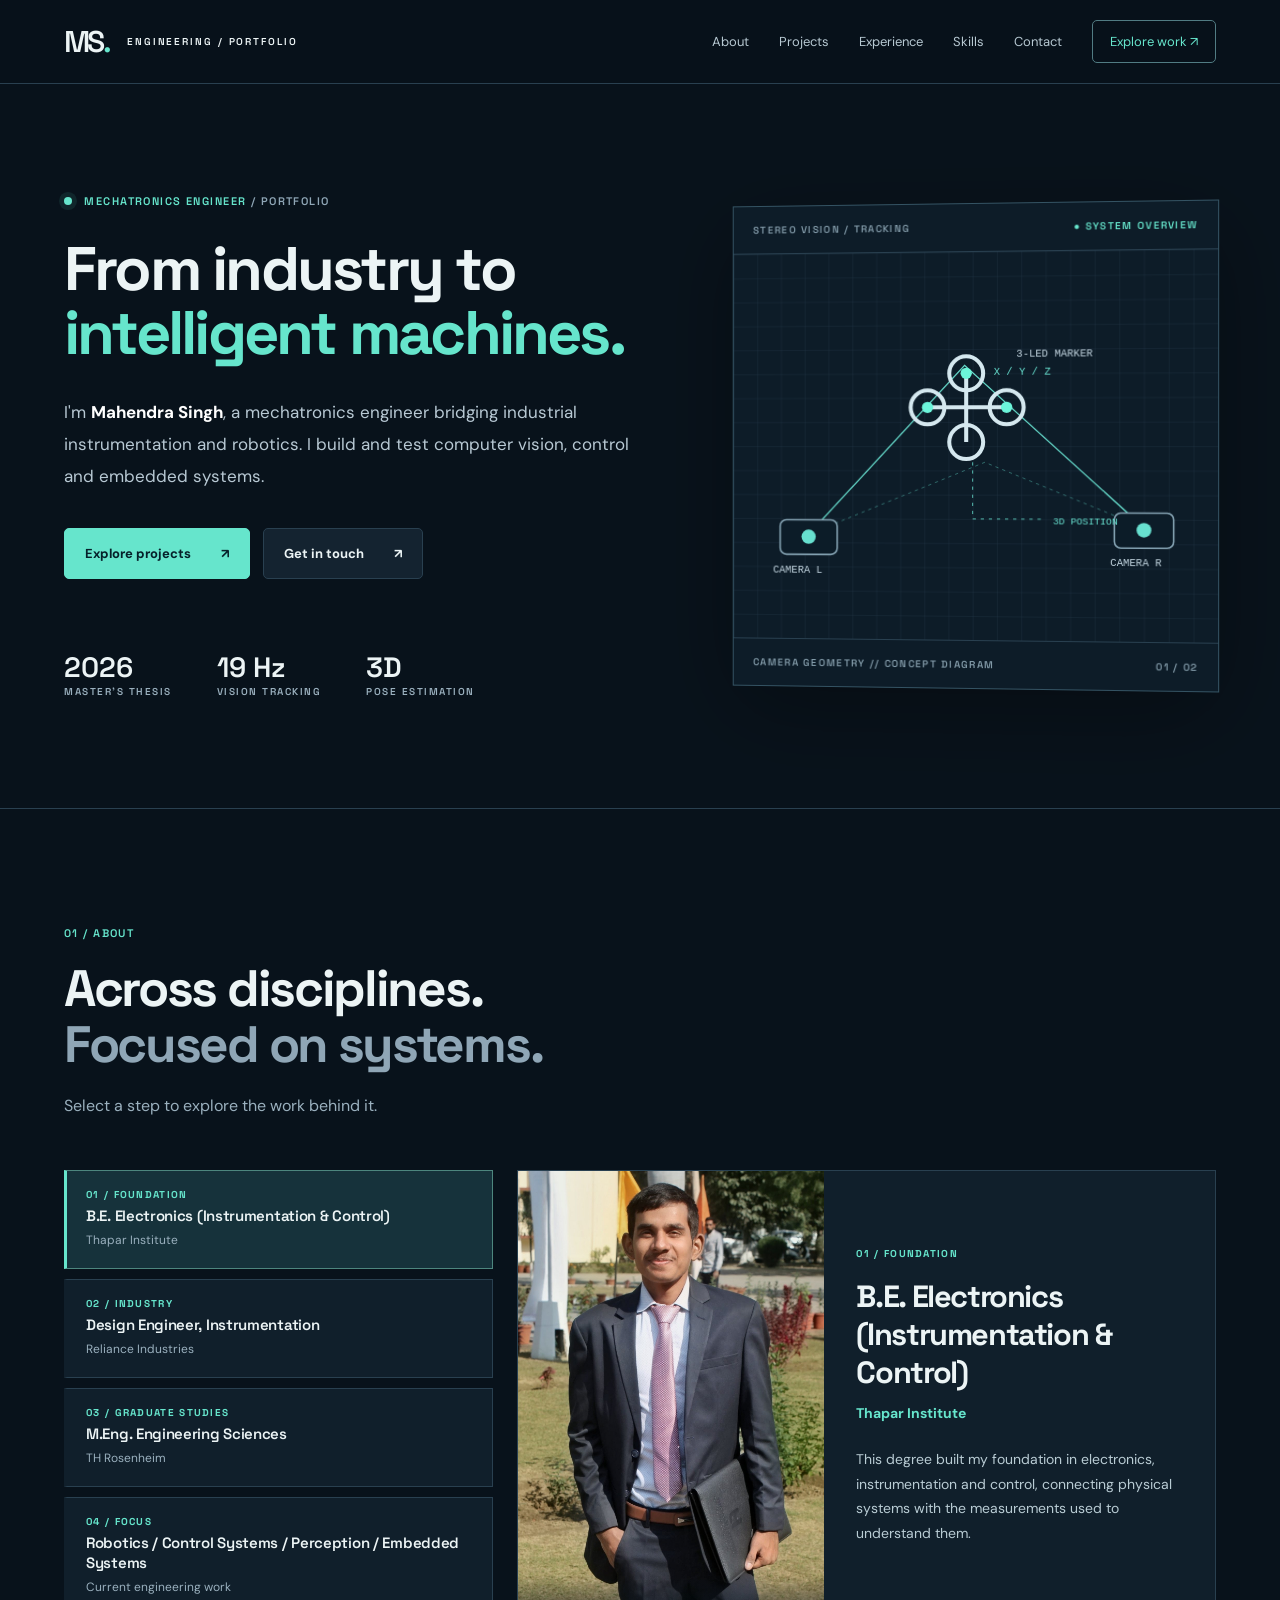
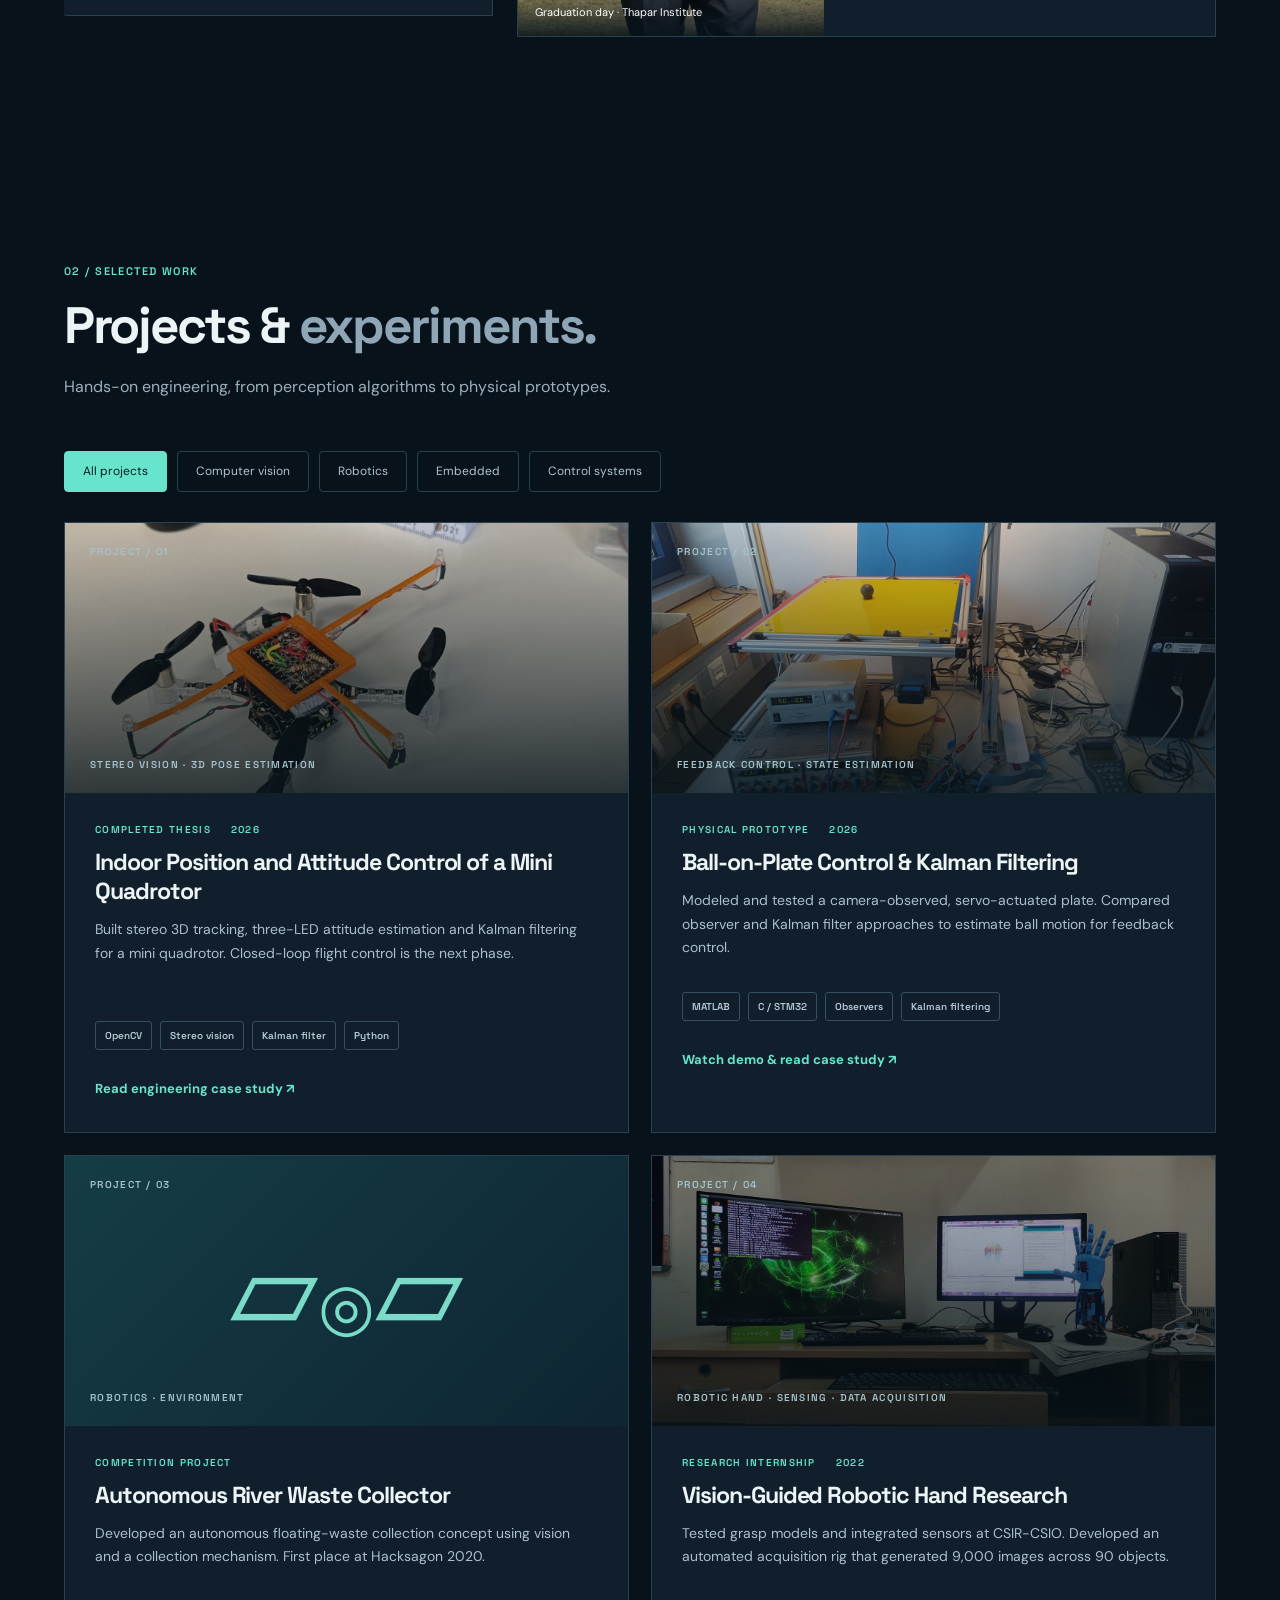
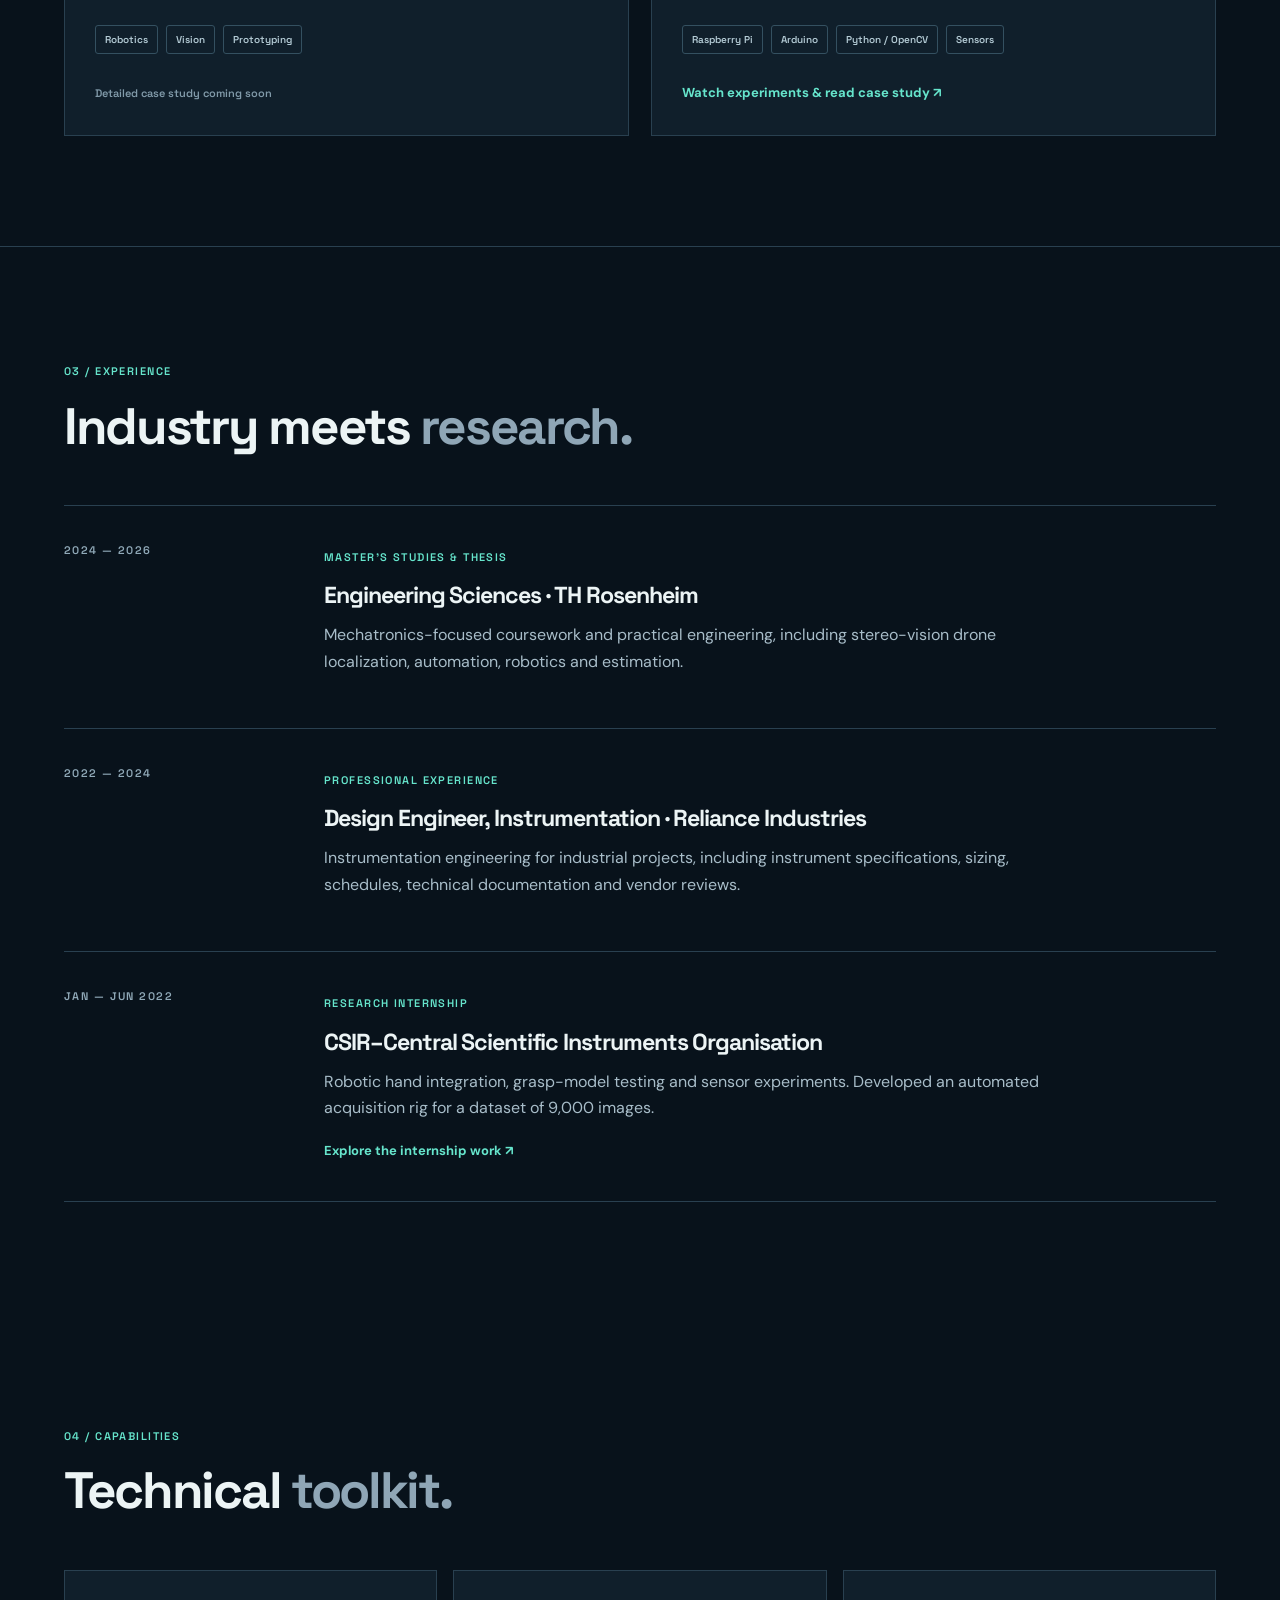
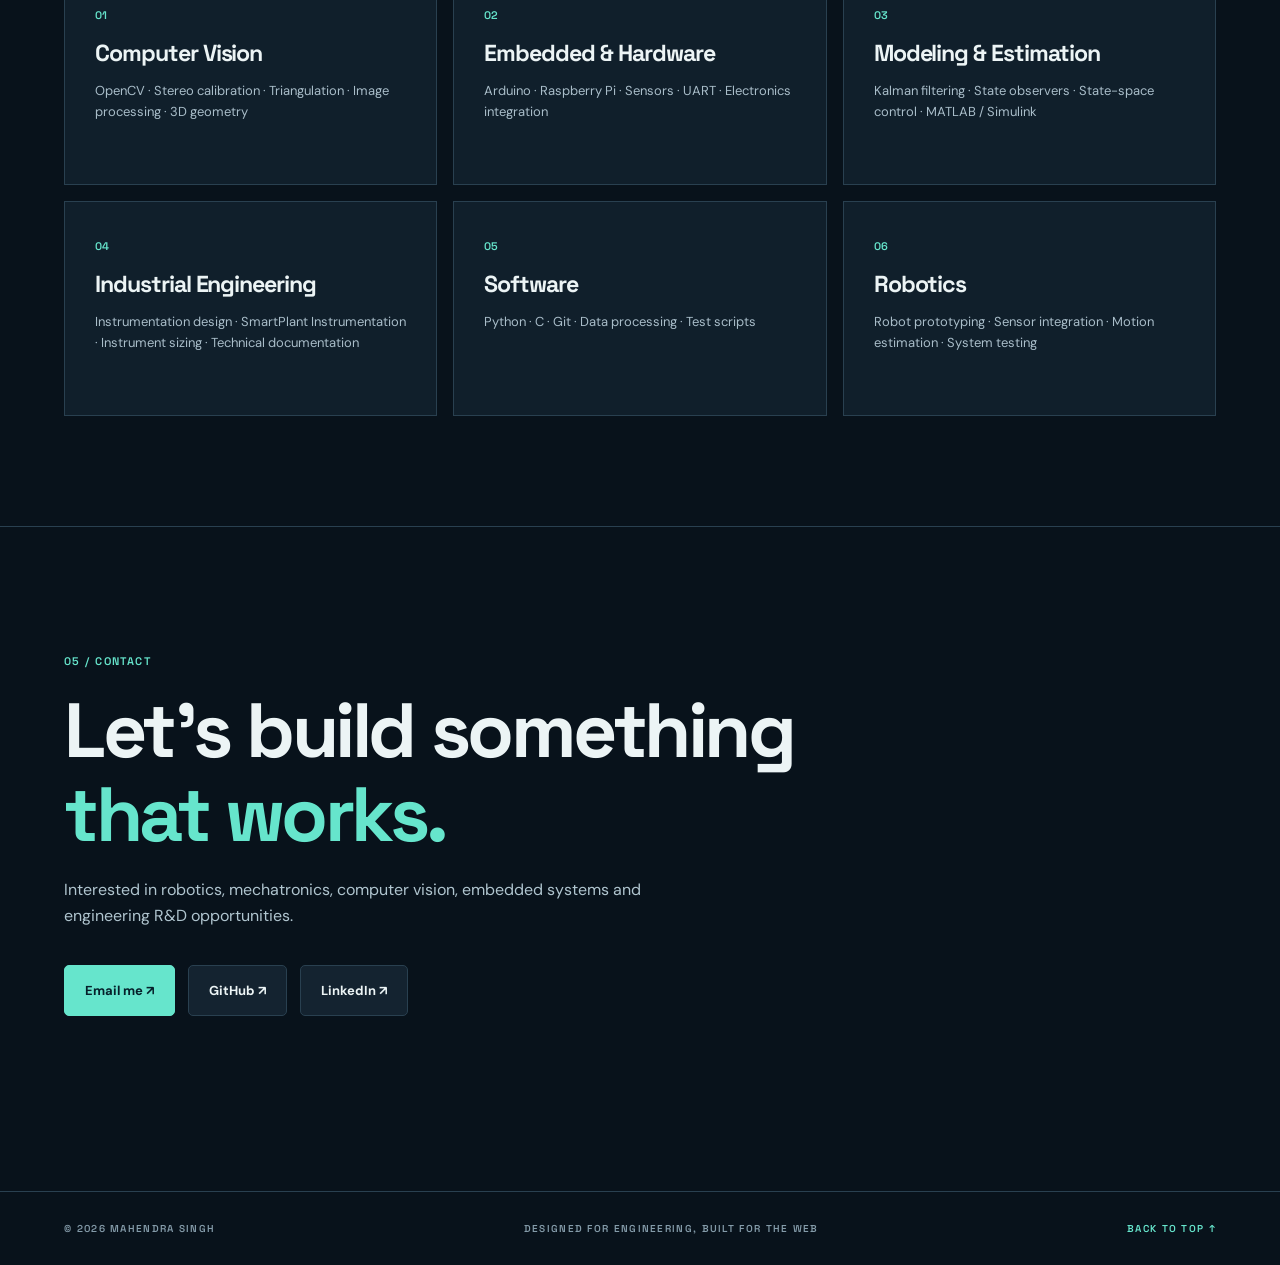
==== commit b8c95e24: "Add CSIO robotic hand internship case study" ====
--- a/index.html
+++ b/index.html
@@ -1,7 +1,7 @@
 <!doctype html>
 <html lang="en"><head><meta charset="utf-8"><meta name="viewport" content="width=device-width, initial-scale=1">
 <meta name="description" content="Mahendra Singh is a mechatronics engineer with industrial instrumentation experience and robotics projects in computer vision, control and embedded systems.">
-<title>Mahendra Singh | Engineering Portfolio</title><link rel="stylesheet" href="styles.css?v=5"></head>
+<title>Mahendra Singh | Engineering Portfolio</title><link rel="stylesheet" href="styles.css?v=6"></head>
 <body>
 <header class="topbar"><a class="brand" href="#home"><span class="brandmark">MS<span class="dot">.</span></span><span>ENGINEERING / PORTFOLIO</span></a><button class="menu" aria-label="Toggle navigation" aria-expanded="false">☰</button><nav id="nav"><a href="#about">About</a><a href="#projects">Projects</a><a href="#experience">Experience</a><a href="#skills">Skills</a><a href="#contact">Contact</a><a class="nav-cta" href="#projects">Explore work ↗</a></nav></header>
 <main>
@@ -22,9 +22,9 @@
 
 <article class="project-card" data-tags="vision robotics embedded control"><div class="project-art project-photo art-ball" style="background-image:linear-gradient(180deg,#07141a22,#07141acc),url('assets/ball-on-plate/plate-setup.jpg')"><span class="art-index">PROJECT / 02</span><span class="art-label">FEEDBACK CONTROL · STATE ESTIMATION</span></div><div class="project-body"><div class="tags"><span>PHYSICAL PROTOTYPE</span><span>2026</span></div><h3>Ball-on-Plate Control &amp; Kalman Filtering</h3><p>Modeled and tested a camera-observed, servo-actuated plate. Compared observer and Kalman filter approaches to estimate ball motion for feedback control.</p><div class="chips"><span>MATLAB</span><span>C / STM32</span><span>Observers</span><span>Kalman filtering</span></div><a class="text-link" href="ball-on-plate.html">Watch demo &amp; read case study ↗</a></div></article>
 <article class="project-card" data-tags="robotics vision embedded"><div class="project-art art-waste"><span class="art-index">PROJECT / 03</span><div class="line-illustration">▱<span>◎</span>▱</div><span class="art-label">ROBOTICS · ENVIRONMENT</span></div><div class="project-body"><div class="tags"><span>COMPETITION PROJECT</span></div><h3>Autonomous River Waste Collector</h3><p>Developed an autonomous floating-waste collection concept using vision and a collection mechanism. First place at Hacksagon 2020.</p><div class="chips"><span>Robotics</span><span>Vision</span><span>Prototyping</span></div><span class="coming">Detailed case study coming soon</span></div></article>
-<article class="project-card" data-tags="embedded robotics"><div class="project-art art-hand"><span class="art-index">PROJECT / 04</span><div class="hand-symbol">⌁<span>✳</span></div><span class="art-label">SENSORS · EMBEDDED SYSTEMS</span></div><div class="project-body"><div class="tags"><span>RESEARCH INTERNSHIP</span></div><h3>Robotic Hand Research</h3><p>Worked on robotic hand grasp classification and sensor integration at CSIR-CSIO, using Raspberry Pi, Arduino and Python/OpenCV.</p><div class="chips"><span>Raspberry Pi</span><span>Arduino</span><span>Python</span></div><span class="coming">Detailed case study coming soon</span></div></article>
+<article class="project-card" data-tags="vision embedded robotics"><div class="project-art project-photo art-csio" style="background-image:linear-gradient(180deg,#07141a22,#07141acc),url('assets/csio/workbench.jpg')"><span class="art-index">PROJECT / 04</span><span class="art-label">ROBOTIC HAND · SENSING · DATA ACQUISITION</span></div><div class="project-body"><div class="tags"><span>RESEARCH INTERNSHIP</span><span>2022</span></div><h3>Vision-Guided Robotic Hand Research</h3><p>Tested grasp models and integrated sensors at CSIR-CSIO. Developed an automated acquisition rig that generated 9,000 images across 90 objects.</p><div class="chips"><span>Raspberry Pi</span><span>Arduino</span><span>Python / OpenCV</span><span>Sensors</span></div><a class="text-link" href="csio-robotic-hand.html">Watch experiments &amp; read case study ↗</a></div></article>
 </div></section>
-<section class="section experience" id="experience"><div class="section-head"><span class="section-number">03 / EXPERIENCE</span><h2>Industry meets <span class="dim">research.</span></h2></div><div class="timeline"><div class="timeline-item"><div class="time">2024 — 2026</div><div><span class="eyebrow">MASTER'S STUDIES &amp; THESIS</span><h3>Engineering Sciences · TH Rosenheim</h3><p>Mechatronics-focused coursework and practical engineering, including stereo-vision drone localization, automation, robotics and estimation.</p></div></div><div class="timeline-item"><div class="time">2022 — 2024</div><div><span class="eyebrow">PROFESSIONAL EXPERIENCE</span><h3>Design Engineer, Instrumentation · Reliance Industries</h3><p>Instrumentation engineering for industrial projects, including instrument specifications, sizing, schedules, technical documentation and vendor reviews.</p></div></div><div class="timeline-item"><div class="time">2022</div><div><span class="eyebrow">RESEARCH INTERNSHIP</span><h3>CSIR–Central Scientific Instruments Organisation</h3><p>Embedded integration, robotic hand research, image acquisition and sensor-based experimentation.</p></div></div></div></section>
+<section class="section experience" id="experience"><div class="section-head"><span class="section-number">03 / EXPERIENCE</span><h2>Industry meets <span class="dim">research.</span></h2></div><div class="timeline"><div class="timeline-item"><div class="time">2024 — 2026</div><div><span class="eyebrow">MASTER'S STUDIES &amp; THESIS</span><h3>Engineering Sciences · TH Rosenheim</h3><p>Mechatronics-focused coursework and practical engineering, including stereo-vision drone localization, automation, robotics and estimation.</p></div></div><div class="timeline-item"><div class="time">2022 — 2024</div><div><span class="eyebrow">PROFESSIONAL EXPERIENCE</span><h3>Design Engineer, Instrumentation · Reliance Industries</h3><p>Instrumentation engineering for industrial projects, including instrument specifications, sizing, schedules, technical documentation and vendor reviews.</p></div></div><div class="timeline-item"><div class="time">JAN — JUN 2022</div><div><span class="eyebrow">RESEARCH INTERNSHIP</span><h3>CSIR–Central Scientific Instruments Organisation</h3><p>Robotic hand integration, grasp-model testing and sensor experiments. Developed an automated acquisition rig for a dataset of 9,000 images.</p><a class="text-link" href="csio-robotic-hand.html">Explore the internship work ↗</a></div></div></div></section>
 <section class="section skills" id="skills"><div class="section-head"><span class="section-number">04 / CAPABILITIES</span><h2>Technical <span class="dim">toolkit.</span></h2></div><div class="skills-grid"><div class="skill-box"><span>01</span><h3>Computer Vision</h3><p>OpenCV · Stereo calibration · Triangulation · Image processing · 3D geometry</p></div><div class="skill-box"><span>02</span><h3>Embedded &amp; Hardware</h3><p>Arduino · Raspberry Pi · Sensors · UART · Electronics integration</p></div><div class="skill-box"><span>03</span><h3>Modeling &amp; Estimation</h3><p>Kalman filtering · State observers · State-space control · MATLAB / Simulink</p></div><div class="skill-box"><span>04</span><h3>Industrial Engineering</h3><p>Instrumentation design · SmartPlant Instrumentation · Instrument sizing · Technical documentation</p></div><div class="skill-box"><span>05</span><h3>Software</h3><p>Python · C · Git · Data processing · Test scripts</p></div><div class="skill-box"><span>06</span><h3>Robotics</h3><p>Robot prototyping · Sensor integration · Motion estimation · System testing</p></div></div></section>
 <section class="section contact" id="contact"><span class="section-number">05 / CONTACT</span><h2>Let's build something<br><em>that works.</em></h2><p>Interested in robotics, mechatronics, computer vision, embedded systems and engineering R&amp;D opportunities.</p><div class="actions"><a class="btn primary" href="mailto:mahendra7754singh@gmail.com?subject=Engineering%20Portfolio%20Inquiry">Email me ↗</a><a class="btn secondary" href="https://github.com/Mahendra7754" target="_blank" rel="noopener">GitHub ↗</a><a class="btn secondary" href="https://www.linkedin.com/in/mahendra-singh-7754s/" target="_blank" rel="noopener">LinkedIn ↗</a></div></section>
 </main><footer><span>© <span id="year">2026</span> MAHENDRA SINGH</span><span>DESIGNED FOR ENGINEERING, BUILT FOR THE WEB</span><a href="#home">BACK TO TOP ↑</a></footer><script src="script.js?v=5"></script></body></html>
--- a/styles.css
+++ b/styles.css
@@ -35,3 +35,13 @@
 @media(max-width:600px){.milestone-panel{grid-template-columns:1fr}.milestone-panel img{height:275px;min-height:0;object-position:center top}.milestone-panel#milestone-graduate img{object-position:center top}.milestone-panel#milestone-focus img{object-position:center}.milestone-copy{padding:26px}.milestone-tab{padding:14px}.milestone-tab strong{font-size:13px}}
 @media(max-width:480px){.section.hero{padding-top:55px;padding-bottom:65px}.hero{gap:28px}.hero .actions{gap:8px;margin:25px 0 0}.hero .btn{gap:8px;padding:11px 12px;font-size:12px}.hero-stats{display:none}.milestone-tabs{gap:8px}.milestone-tab{min-height:120px}.milestone-tab small{font-size:11px}}
 @media(prefers-reduced-motion:reduce){.milestone-panel{animation:none}.milestone-tab{transition:none}}
+
+/* CSIR-CSIO case study */
+.art-csio{background-position:70% center}
+.csio-kicker{margin-top:38px}
+.csio-feature{display:grid;grid-template-columns:minmax(0,.38fr) minmax(0,.62fr);gap:36px;align-items:center}
+.csio-feature>div{min-width:0}
+.csio-feature .figure-card img{height:440px;object-fit:contain;background:#162632}
+.csio-hardware .figure-card img{height:430px;background:#162632}
+.csio-case .result-stats strong{font-size:clamp(23px,2.5vw,29px)}
+@media(max-width:720px){.csio-feature{grid-template-columns:1fr;gap:24px}.csio-feature .figure-card img{height:360px}.csio-hardware .figure-card img{height:360px}}
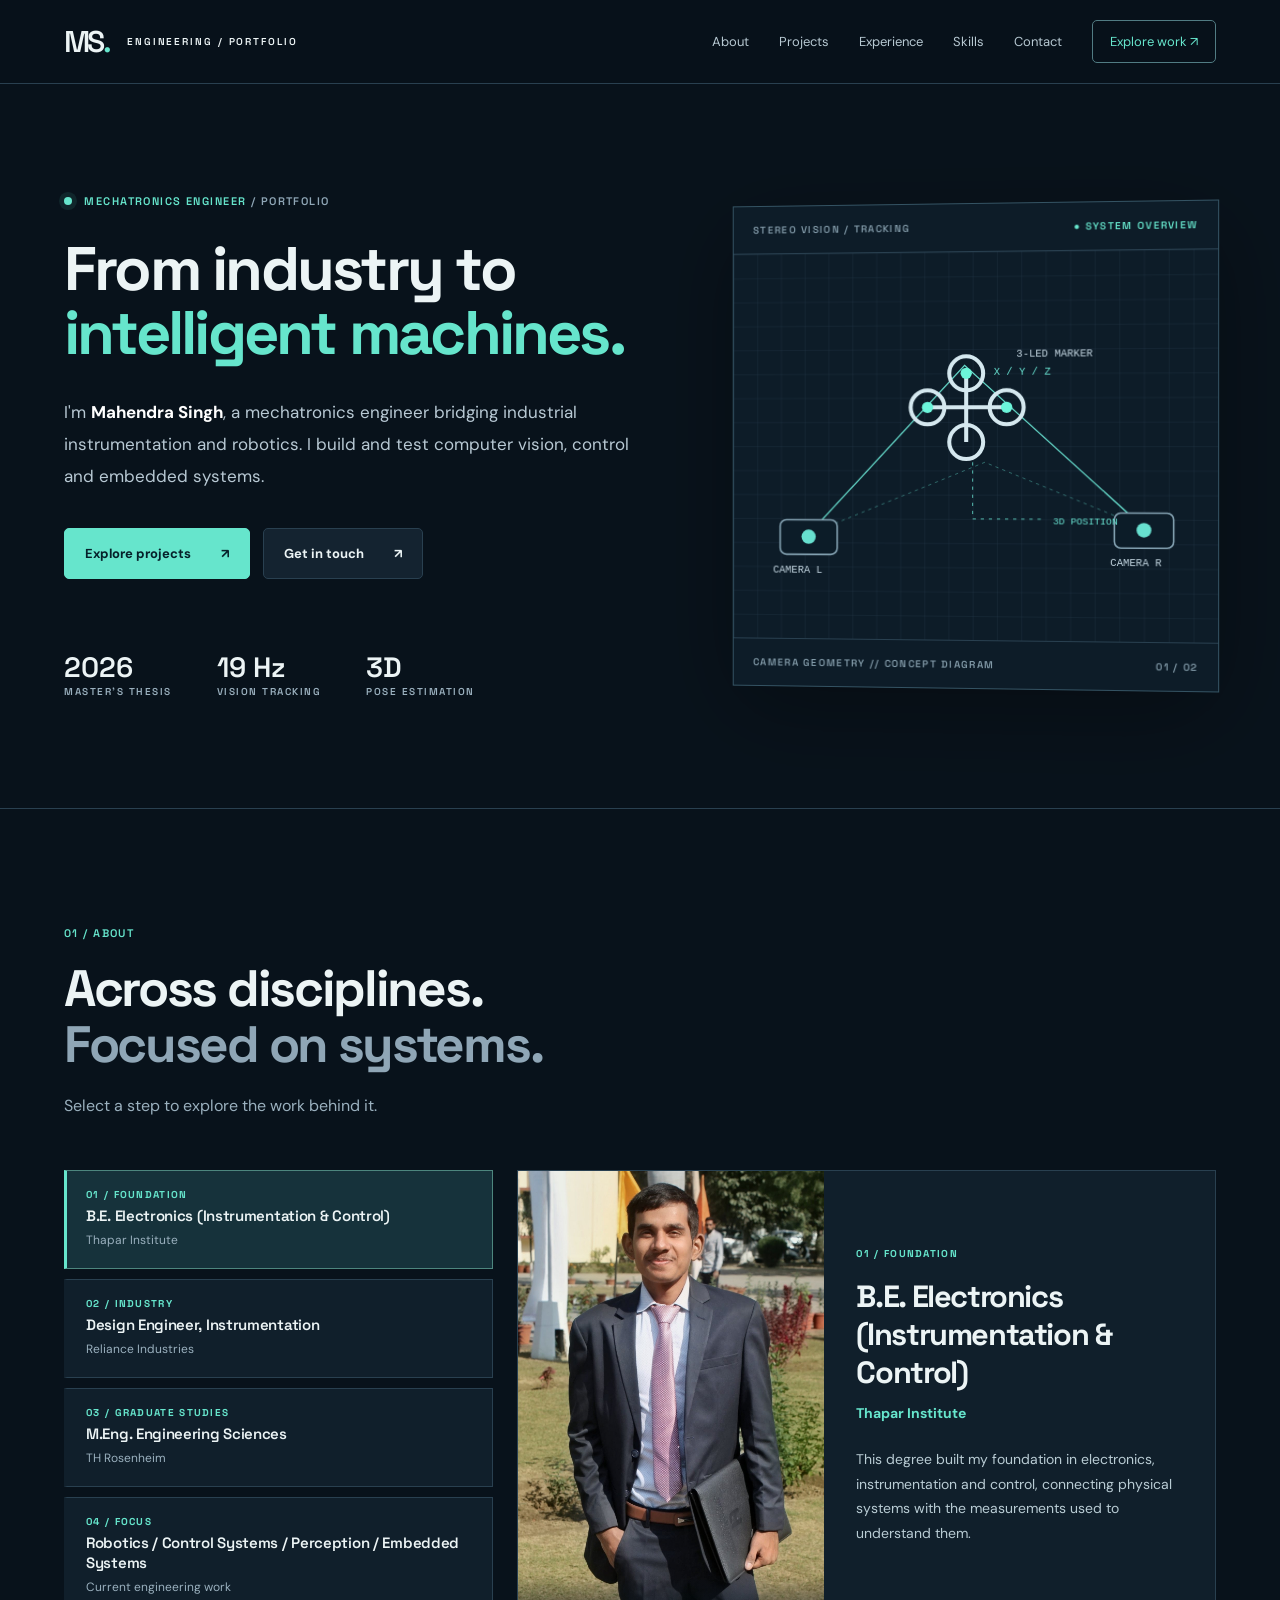
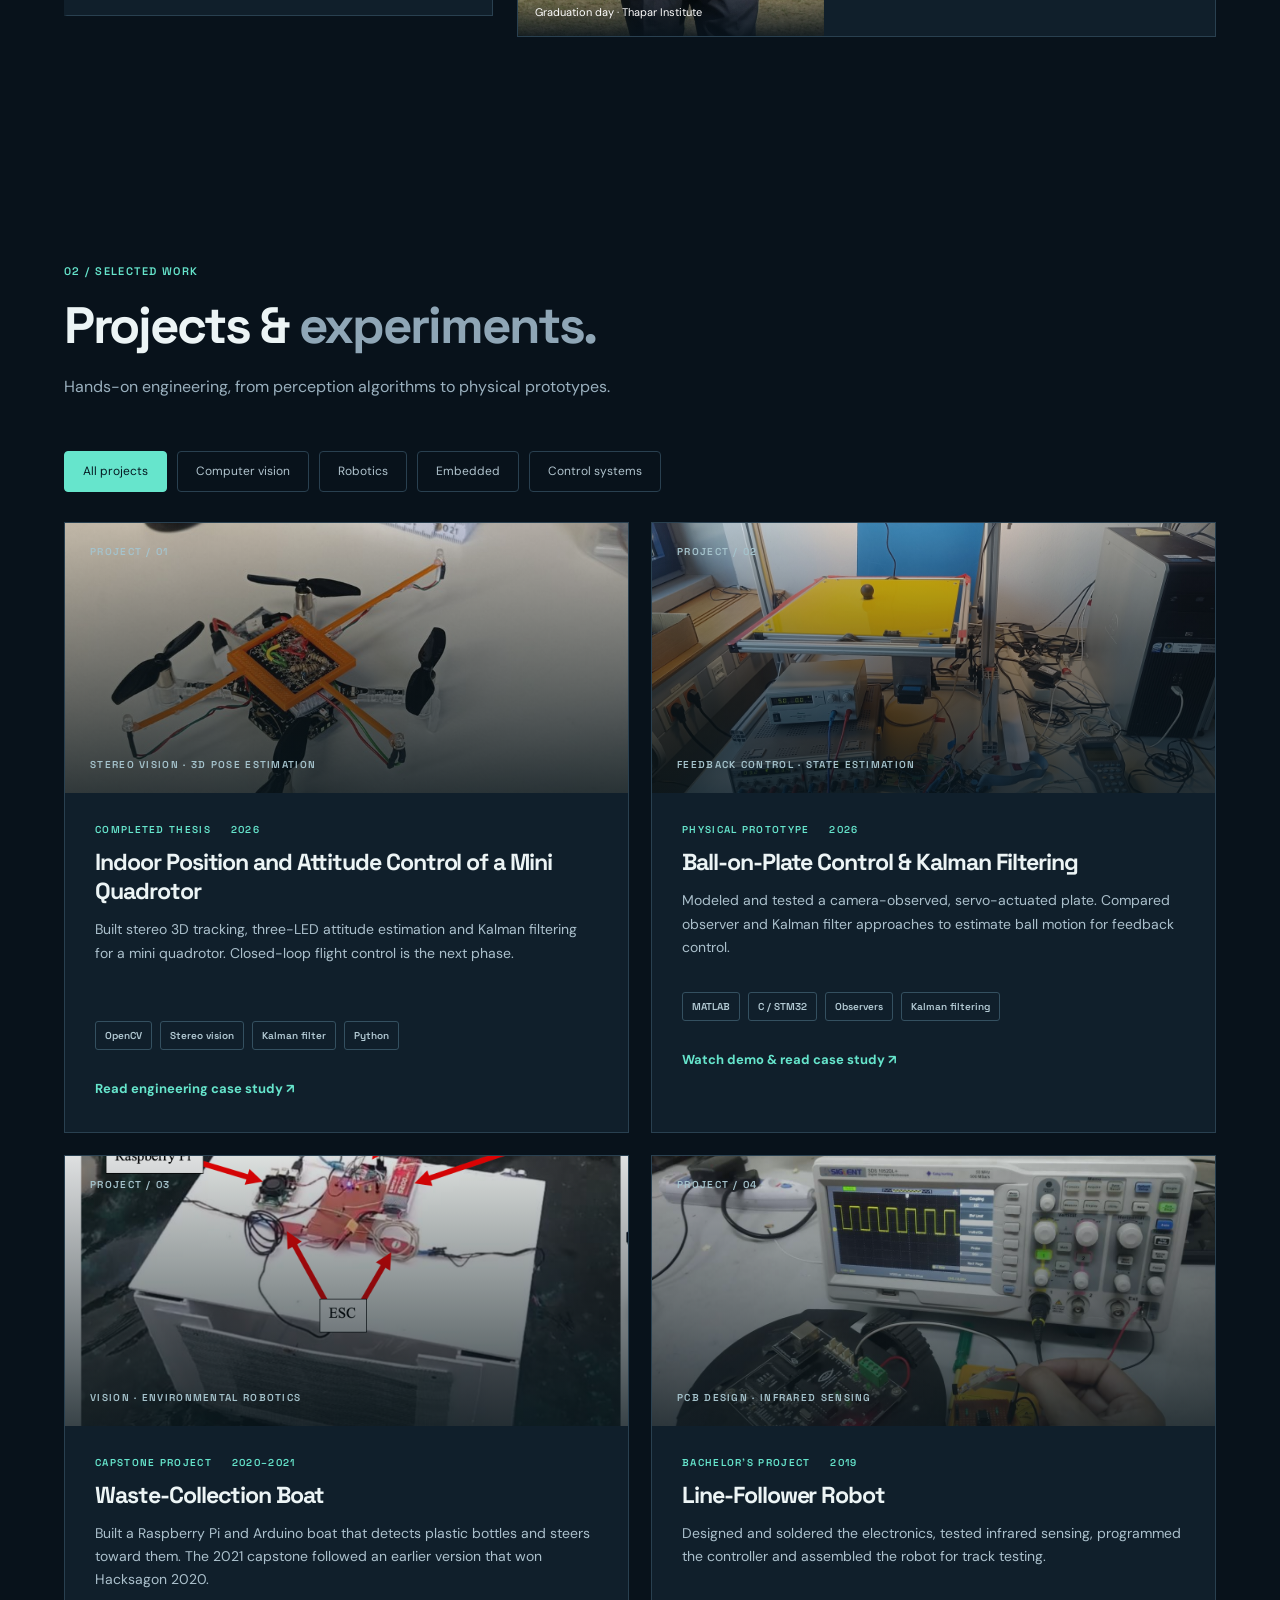
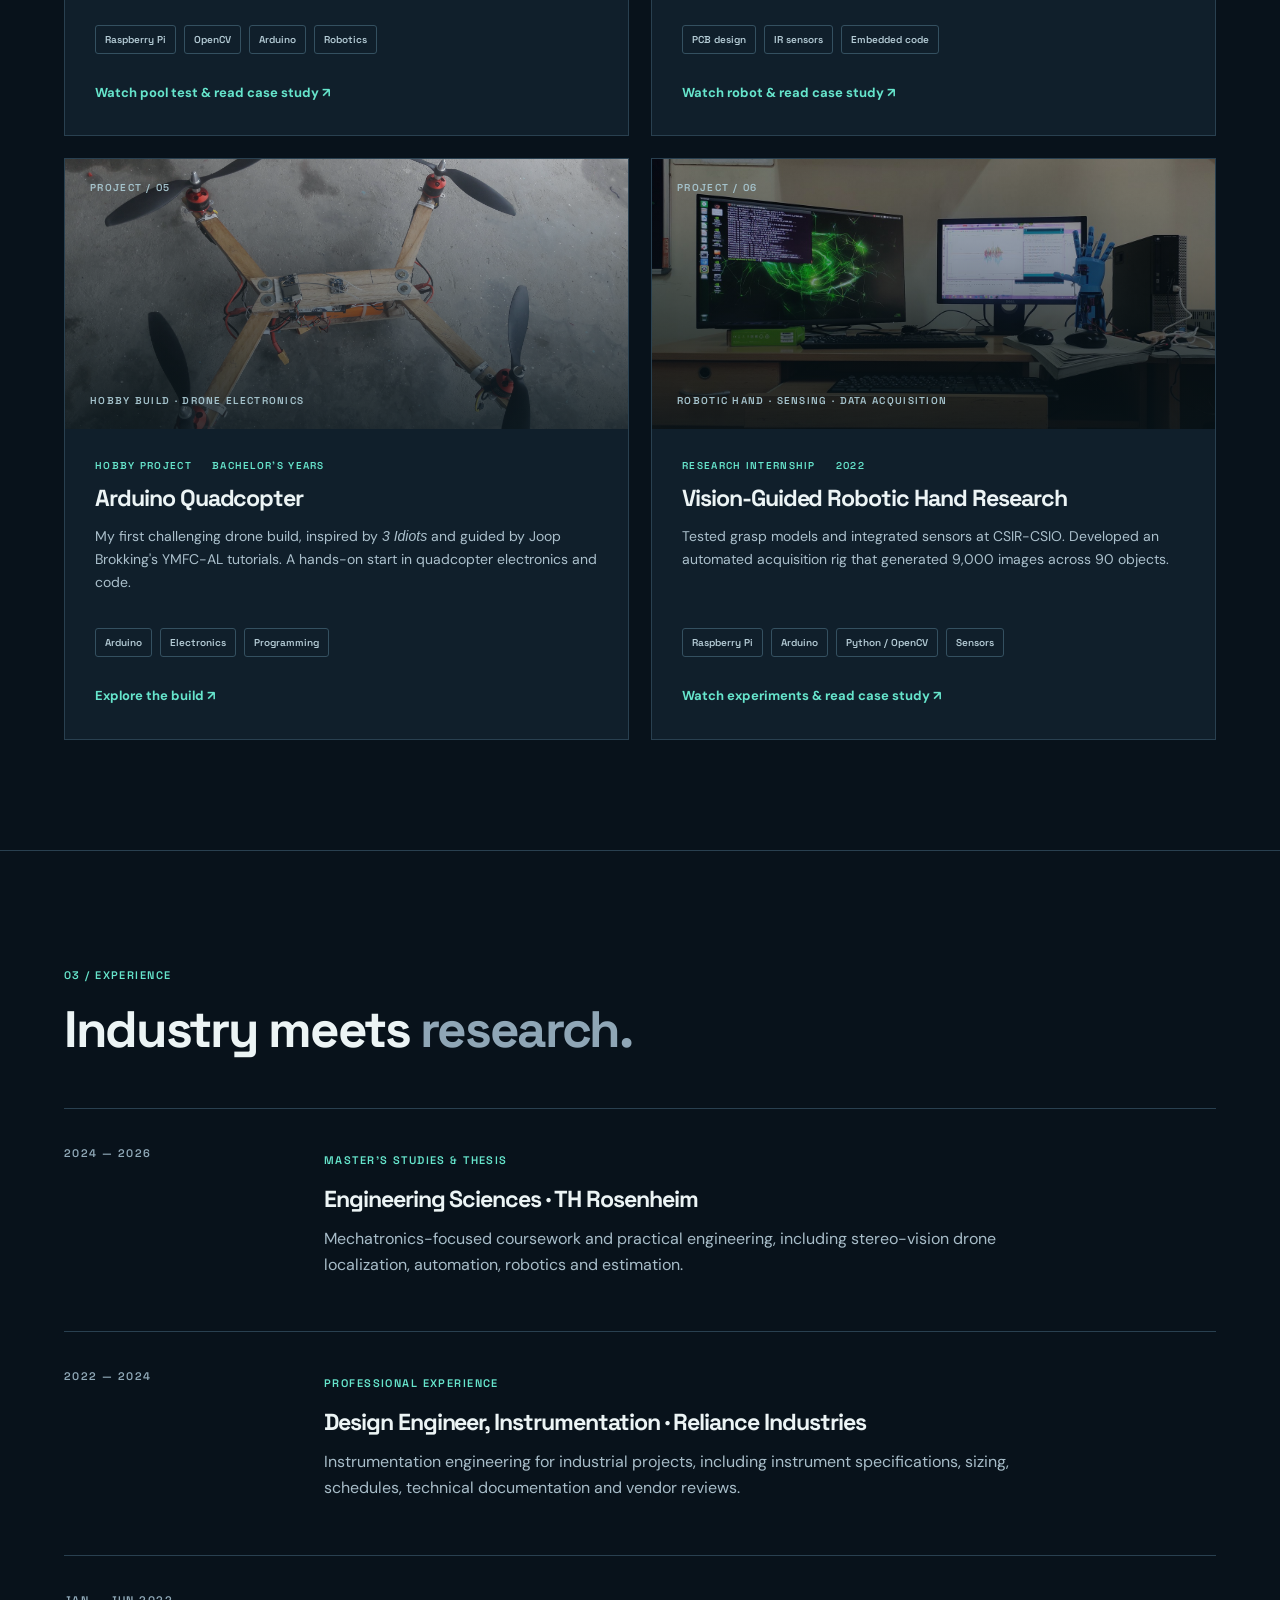
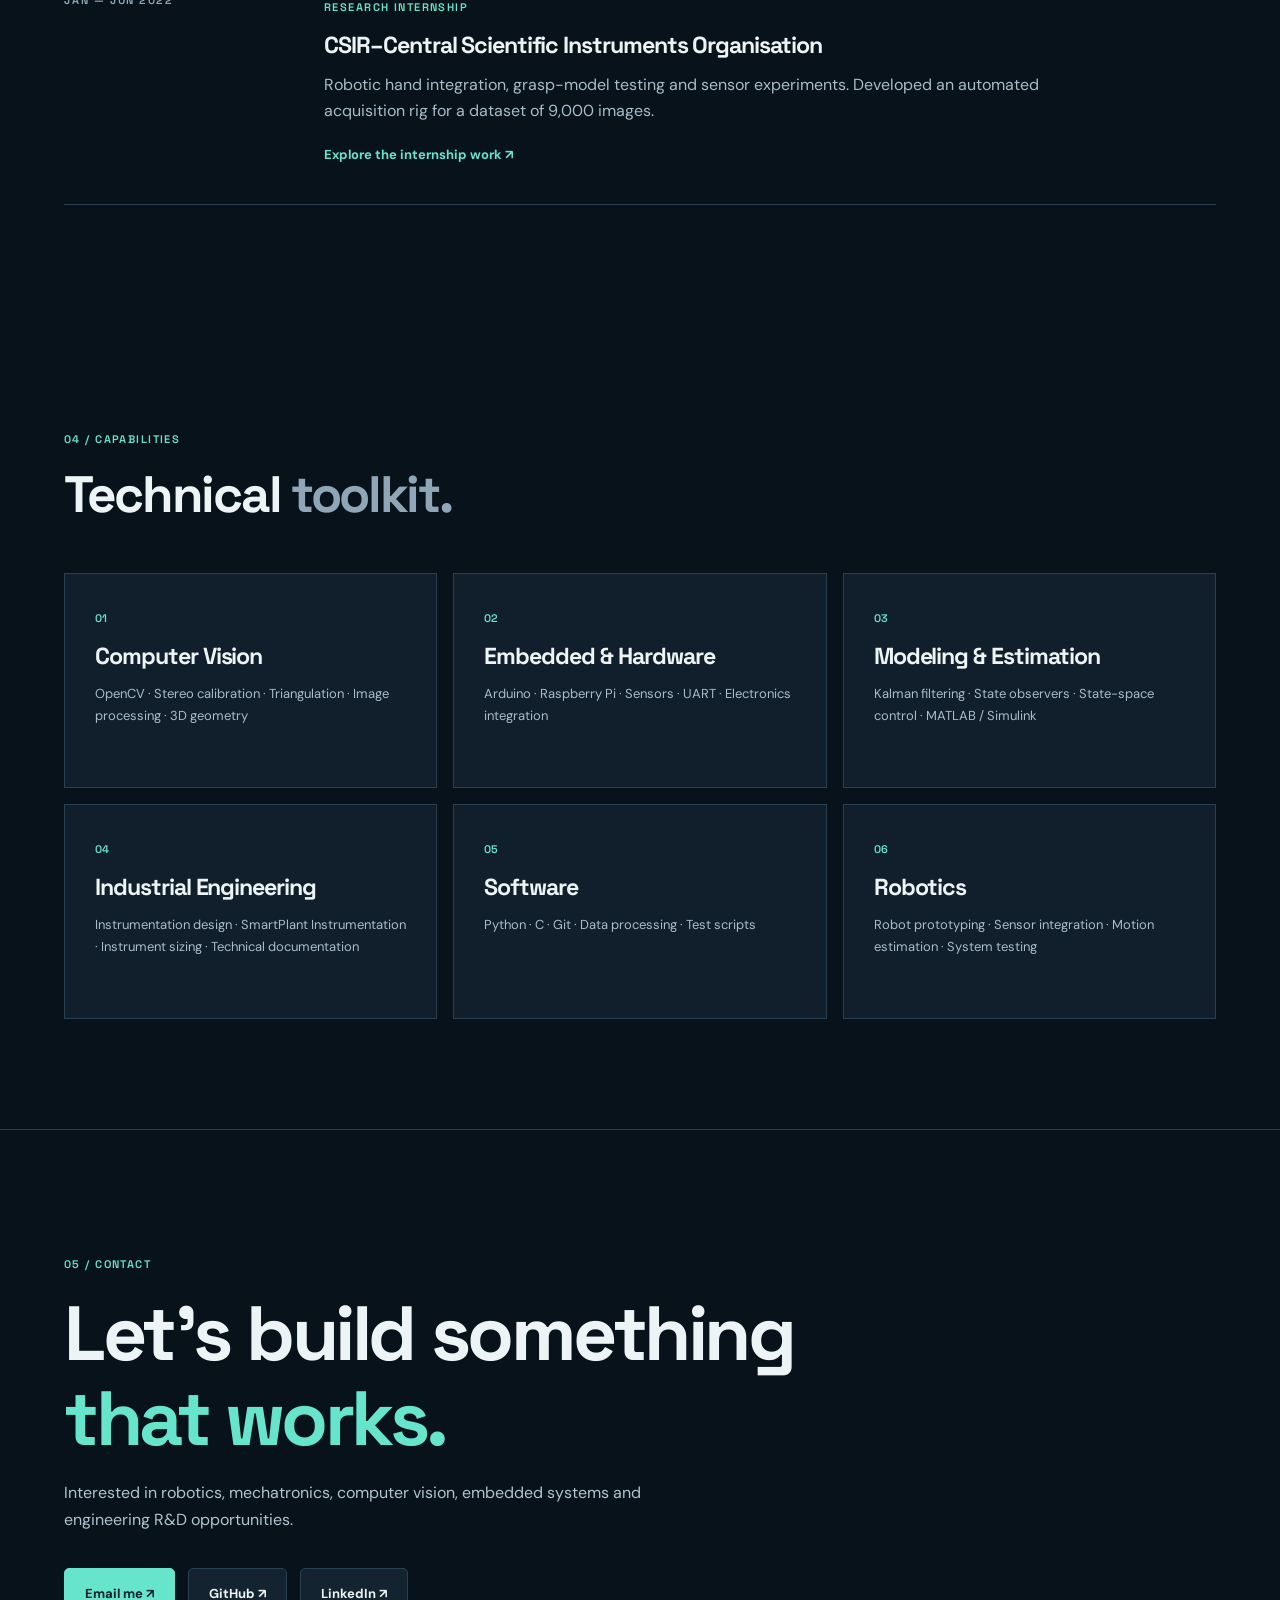
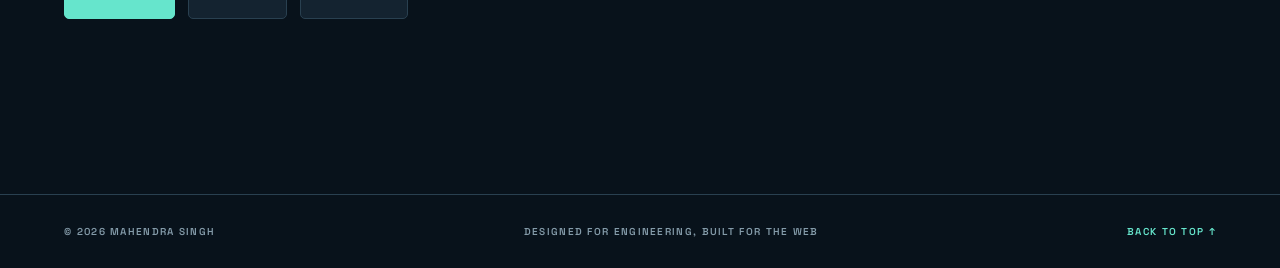
==== commit 1c159b9a: "Add boat, line-follower and quadcopter case studies" ====
--- a/index.html
+++ b/index.html
@@ -1,7 +1,7 @@
 <!doctype html>
 <html lang="en"><head><meta charset="utf-8"><meta name="viewport" content="width=device-width, initial-scale=1">
 <meta name="description" content="Mahendra Singh is a mechatronics engineer with industrial instrumentation experience and robotics projects in computer vision, control and embedded systems.">
-<title>Mahendra Singh | Engineering Portfolio</title><link rel="stylesheet" href="styles.css?v=6"></head>
+<title>Mahendra Singh | Engineering Portfolio</title><link rel="stylesheet" href="styles.css?v=7"></head>
 <body>
 <header class="topbar"><a class="brand" href="#home"><span class="brandmark">MS<span class="dot">.</span></span><span>ENGINEERING / PORTFOLIO</span></a><button class="menu" aria-label="Toggle navigation" aria-expanded="false">☰</button><nav id="nav"><a href="#about">About</a><a href="#projects">Projects</a><a href="#experience">Experience</a><a href="#skills">Skills</a><a href="#contact">Contact</a><a class="nav-cta" href="#projects">Explore work ↗</a></nav></header>
 <main>
@@ -21,8 +21,10 @@
 <article class="project-card featured" data-tags="vision robotics embedded"><div class="project-art art-drone project-photo" style="background-image:linear-gradient(180deg,#07141a22,#07141acc),url('assets/drone/three-led-marker-web.jpg')"><span class="art-index">PROJECT / 01</span><span class="art-label">STEREO VISION · 3D POSE ESTIMATION</span></div><div class="project-body"><div class="tags"><span>COMPLETED THESIS</span><span>2026</span></div><h3>Indoor Position and Attitude Control of a Mini Quadrotor</h3><p>Built stereo 3D tracking, three-LED attitude estimation and Kalman filtering for a mini quadrotor. Closed-loop flight control is the next phase.</p><div class="chips"><span>OpenCV</span><span>Stereo vision</span><span>Kalman filter</span><span>Python</span></div><a class="text-link" href="drone-tracking.html">Read engineering case study ↗</a></div></article>
 
 <article class="project-card" data-tags="vision robotics embedded control"><div class="project-art project-photo art-ball" style="background-image:linear-gradient(180deg,#07141a22,#07141acc),url('assets/ball-on-plate/plate-setup.jpg')"><span class="art-index">PROJECT / 02</span><span class="art-label">FEEDBACK CONTROL · STATE ESTIMATION</span></div><div class="project-body"><div class="tags"><span>PHYSICAL PROTOTYPE</span><span>2026</span></div><h3>Ball-on-Plate Control &amp; Kalman Filtering</h3><p>Modeled and tested a camera-observed, servo-actuated plate. Compared observer and Kalman filter approaches to estimate ball motion for feedback control.</p><div class="chips"><span>MATLAB</span><span>C / STM32</span><span>Observers</span><span>Kalman filtering</span></div><a class="text-link" href="ball-on-plate.html">Watch demo &amp; read case study ↗</a></div></article>
-<article class="project-card" data-tags="robotics vision embedded"><div class="project-art art-waste"><span class="art-index">PROJECT / 03</span><div class="line-illustration">▱<span>◎</span>▱</div><span class="art-label">ROBOTICS · ENVIRONMENT</span></div><div class="project-body"><div class="tags"><span>COMPETITION PROJECT</span></div><h3>Autonomous River Waste Collector</h3><p>Developed an autonomous floating-waste collection concept using vision and a collection mechanism. First place at Hacksagon 2020.</p><div class="chips"><span>Robotics</span><span>Vision</span><span>Prototyping</span></div><span class="coming">Detailed case study coming soon</span></div></article>
-<article class="project-card" data-tags="vision embedded robotics"><div class="project-art project-photo art-csio" style="background-image:linear-gradient(180deg,#07141a22,#07141acc),url('assets/csio/workbench.jpg')"><span class="art-index">PROJECT / 04</span><span class="art-label">ROBOTIC HAND · SENSING · DATA ACQUISITION</span></div><div class="project-body"><div class="tags"><span>RESEARCH INTERNSHIP</span><span>2022</span></div><h3>Vision-Guided Robotic Hand Research</h3><p>Tested grasp models and integrated sensors at CSIR-CSIO. Developed an automated acquisition rig that generated 9,000 images across 90 objects.</p><div class="chips"><span>Raspberry Pi</span><span>Arduino</span><span>Python / OpenCV</span><span>Sensors</span></div><a class="text-link" href="csio-robotic-hand.html">Watch experiments &amp; read case study ↗</a></div></article>
+<article class="project-card" data-tags="robotics vision embedded"><div class="project-art project-photo art-waste" style="background-image:linear-gradient(180deg,#07141a22,#07141acc),url('assets/boat/boat-hardware.png')"><span class="art-index">PROJECT / 03</span><span class="art-label">VISION · ENVIRONMENTAL ROBOTICS</span></div><div class="project-body"><div class="tags"><span>CAPSTONE PROJECT</span><span>2020–2021</span></div><h3>Waste-Collection Boat</h3><p>Built a Raspberry Pi and Arduino boat that detects plastic bottles and steers toward them. The 2021 capstone followed an earlier version that won Hacksagon 2020.</p><div class="chips"><span>Raspberry Pi</span><span>OpenCV</span><span>Arduino</span><span>Robotics</span></div><a class="text-link" href="waste-collection-boat.html">Watch pool test &amp; read case study ↗</a></div></article>
+<article class="project-card" data-tags="robotics embedded"><div class="project-art project-photo art-line" style="background-image:linear-gradient(180deg,#07141a22,#07141acc),url('assets/line-follower/bench-test.jpg')"><span class="art-index">PROJECT / 04</span><span class="art-label">PCB DESIGN · INFRARED SENSING</span></div><div class="project-body"><div class="tags"><span>BACHELOR'S PROJECT</span><span>2019</span></div><h3>Line-Follower Robot</h3><p>Designed and soldered the electronics, tested infrared sensing, programmed the controller and assembled the robot for track testing.</p><div class="chips"><span>PCB design</span><span>IR sensors</span><span>Embedded code</span></div><a class="text-link" href="line-follower.html">Watch robot &amp; read case study ↗</a></div></article>
+<article class="project-card" data-tags="robotics embedded control"><div class="project-art project-photo art-quadcopter" style="background-image:linear-gradient(180deg,#07141a22,#07141acc),url('assets/quadcopter/assembled.jpg')"><span class="art-index">PROJECT / 05</span><span class="art-label">HOBBY BUILD · DRONE ELECTRONICS</span></div><div class="project-body"><div class="tags"><span>HOBBY PROJECT</span><span>BACHELOR'S YEARS</span></div><h3>Arduino Quadcopter</h3><p>My first challenging drone build, inspired by <em>3 Idiots</em> and guided by Joop Brokking's YMFC-AL tutorials. A hands-on start in quadcopter electronics and code.</p><div class="chips"><span>Arduino</span><span>Electronics</span><span>Programming</span></div><a class="text-link" href="arduino-quadcopter.html">Explore the build ↗</a></div></article>
+<article class="project-card" data-tags="vision embedded robotics"><div class="project-art project-photo art-csio" style="background-image:linear-gradient(180deg,#07141a22,#07141acc),url('assets/csio/workbench.jpg')"><span class="art-index">PROJECT / 06</span><span class="art-label">ROBOTIC HAND · SENSING · DATA ACQUISITION</span></div><div class="project-body"><div class="tags"><span>RESEARCH INTERNSHIP</span><span>2022</span></div><h3>Vision-Guided Robotic Hand Research</h3><p>Tested grasp models and integrated sensors at CSIR-CSIO. Developed an automated acquisition rig that generated 9,000 images across 90 objects.</p><div class="chips"><span>Raspberry Pi</span><span>Arduino</span><span>Python / OpenCV</span><span>Sensors</span></div><a class="text-link" href="csio-robotic-hand.html">Watch experiments &amp; read case study ↗</a></div></article>
 </div></section>
 <section class="section experience" id="experience"><div class="section-head"><span class="section-number">03 / EXPERIENCE</span><h2>Industry meets <span class="dim">research.</span></h2></div><div class="timeline"><div class="timeline-item"><div class="time">2024 — 2026</div><div><span class="eyebrow">MASTER'S STUDIES &amp; THESIS</span><h3>Engineering Sciences · TH Rosenheim</h3><p>Mechatronics-focused coursework and practical engineering, including stereo-vision drone localization, automation, robotics and estimation.</p></div></div><div class="timeline-item"><div class="time">2022 — 2024</div><div><span class="eyebrow">PROFESSIONAL EXPERIENCE</span><h3>Design Engineer, Instrumentation · Reliance Industries</h3><p>Instrumentation engineering for industrial projects, including instrument specifications, sizing, schedules, technical documentation and vendor reviews.</p></div></div><div class="timeline-item"><div class="time">JAN — JUN 2022</div><div><span class="eyebrow">RESEARCH INTERNSHIP</span><h3>CSIR–Central Scientific Instruments Organisation</h3><p>Robotic hand integration, grasp-model testing and sensor experiments. Developed an automated acquisition rig for a dataset of 9,000 images.</p><a class="text-link" href="csio-robotic-hand.html">Explore the internship work ↗</a></div></div></div></section>
 <section class="section skills" id="skills"><div class="section-head"><span class="section-number">04 / CAPABILITIES</span><h2>Technical <span class="dim">toolkit.</span></h2></div><div class="skills-grid"><div class="skill-box"><span>01</span><h3>Computer Vision</h3><p>OpenCV · Stereo calibration · Triangulation · Image processing · 3D geometry</p></div><div class="skill-box"><span>02</span><h3>Embedded &amp; Hardware</h3><p>Arduino · Raspberry Pi · Sensors · UART · Electronics integration</p></div><div class="skill-box"><span>03</span><h3>Modeling &amp; Estimation</h3><p>Kalman filtering · State observers · State-space control · MATLAB / Simulink</p></div><div class="skill-box"><span>04</span><h3>Industrial Engineering</h3><p>Instrumentation design · SmartPlant Instrumentation · Instrument sizing · Technical documentation</p></div><div class="skill-box"><span>05</span><h3>Software</h3><p>Python · C · Git · Data processing · Test scripts</p></div><div class="skill-box"><span>06</span><h3>Robotics</h3><p>Robot prototyping · Sensor integration · Motion estimation · System testing</p></div></div></section>
--- a/styles.css
+++ b/styles.css
@@ -45,3 +45,15 @@
 .csio-hardware .figure-card img{height:430px;background:#162632}
 .csio-case .result-stats strong{font-size:clamp(23px,2.5vw,29px)}
 @media(max-width:720px){.csio-feature{grid-template-columns:1fr;gap:24px}.csio-feature .figure-card img{height:360px}.csio-hardware .figure-card img{height:360px}}
+
+/* Additional project case studies */
+.project-case .case-kicker{margin-top:38px}
+.project-case .case-content-v3 section{scroll-margin-top:105px}
+.project-case .case-hero-media>img{max-height:580px;object-fit:contain}
+.project-case .hardware-grid .figure-card img{height:400px;object-fit:contain;background:#162632}
+.project-case .full-figure img{max-height:560px;object-fit:contain;background:#162632}
+.project-case .inline-link{color:var(--accent);text-decoration:underline;text-underline-offset:3px}
+.project-case cite,.project-card cite{font-style:italic}
+.project-card .project-body em{font-style:italic;color:inherit}
+.project-case .video-frame video{max-height:680px}
+@media(max-width:760px){.project-case .hardware-grid .figure-card img{height:auto;max-height:520px}}
